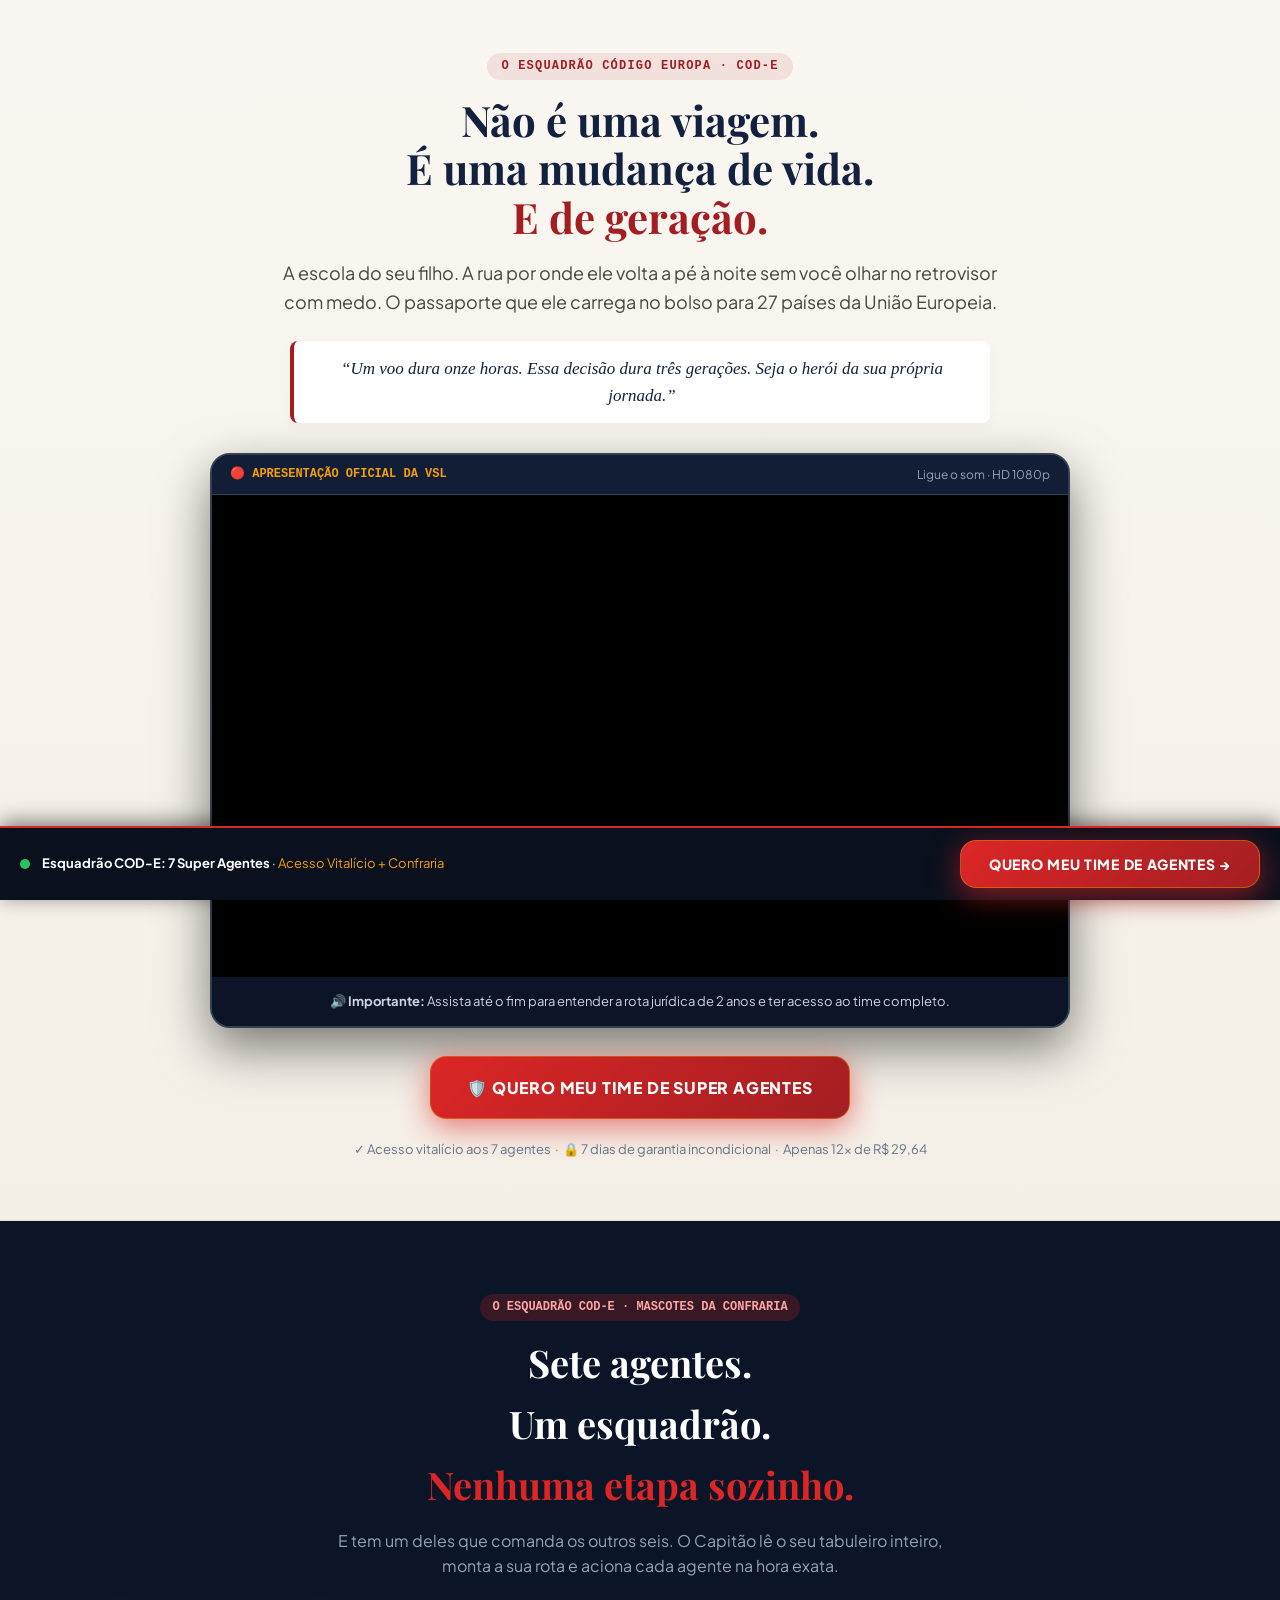
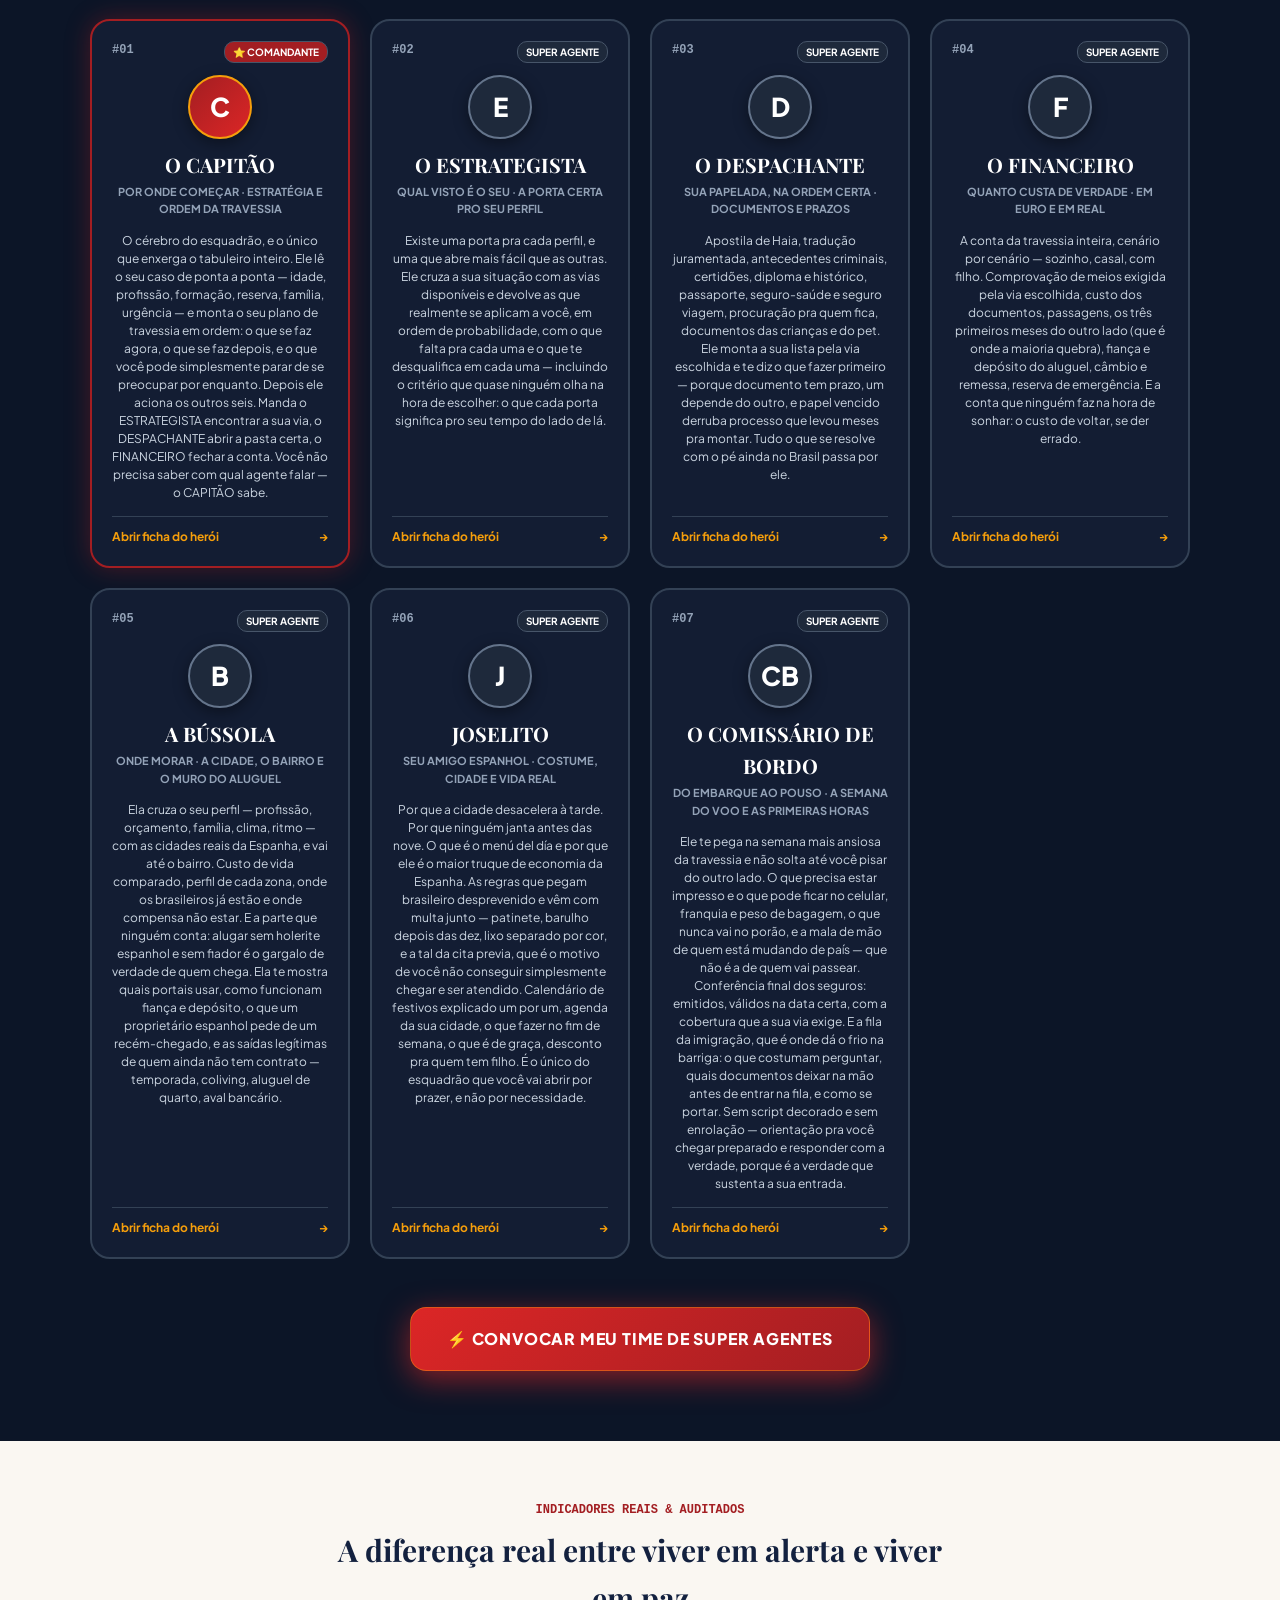
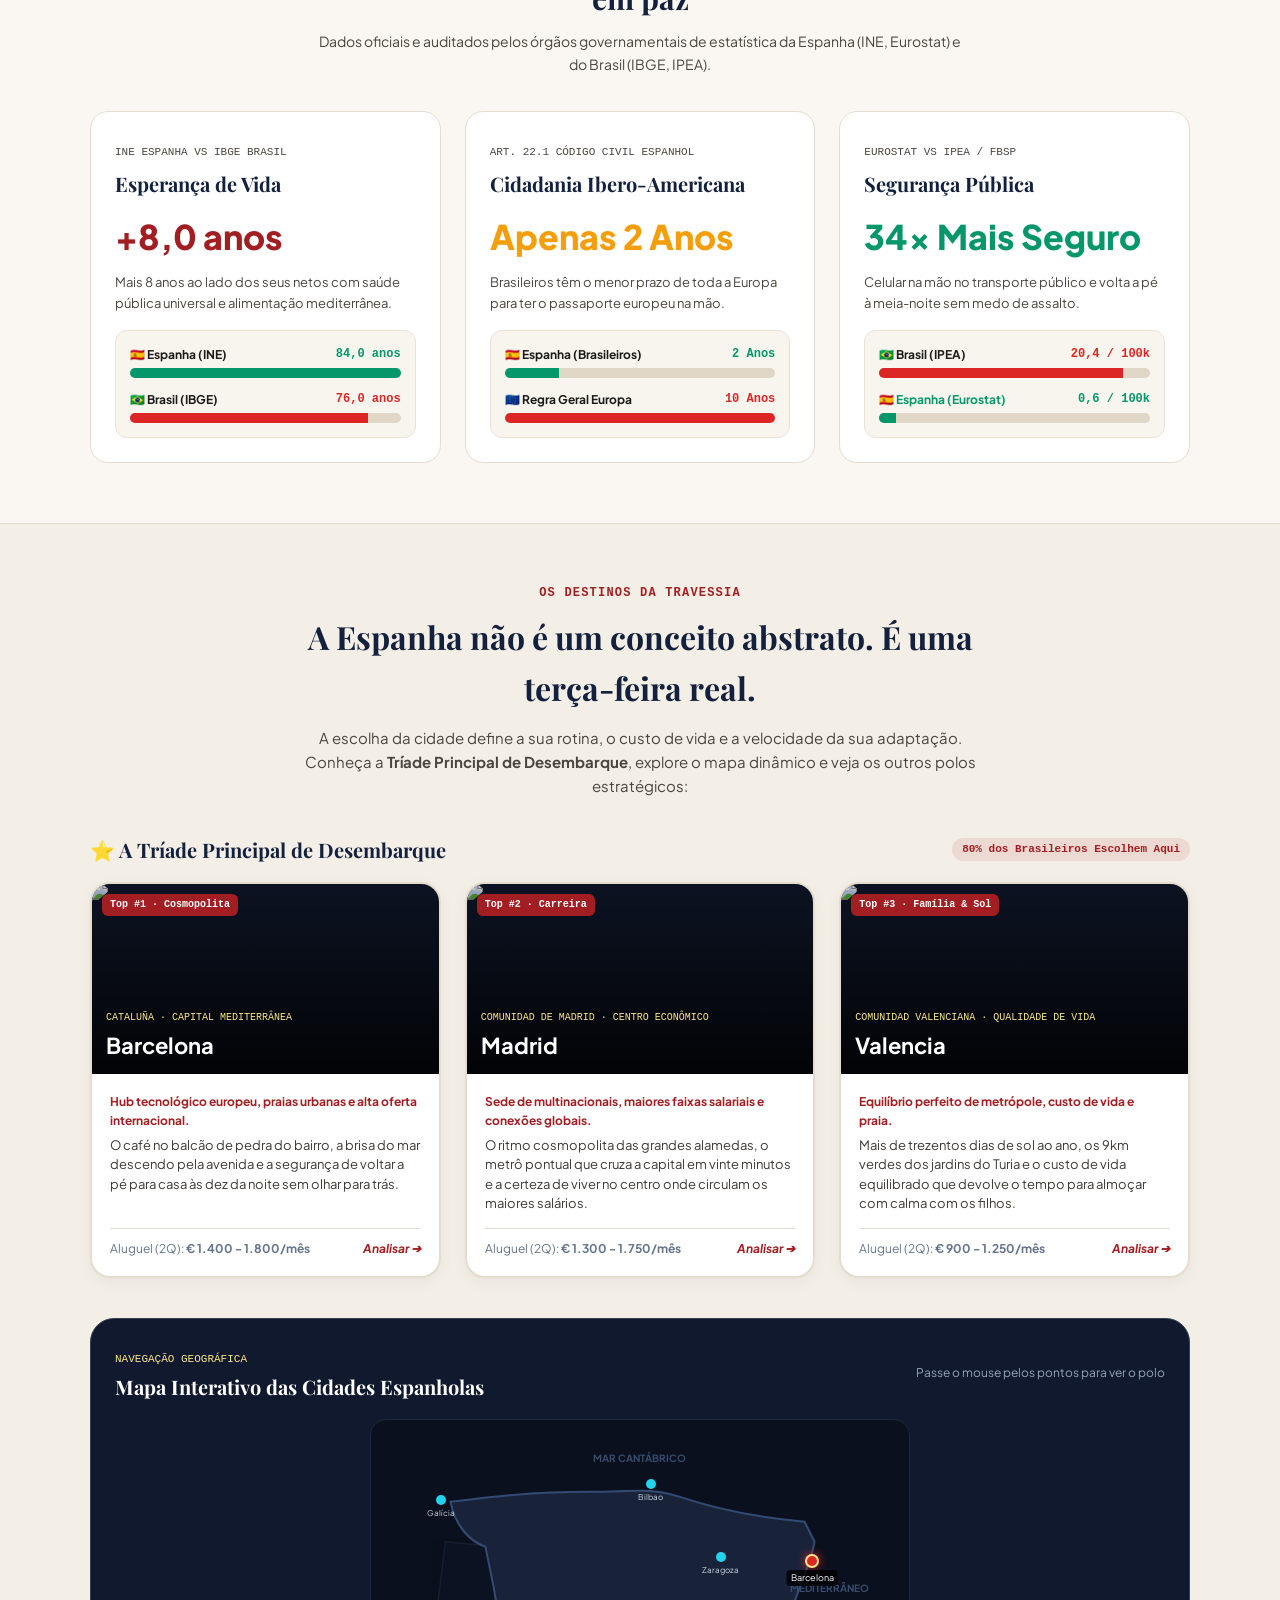
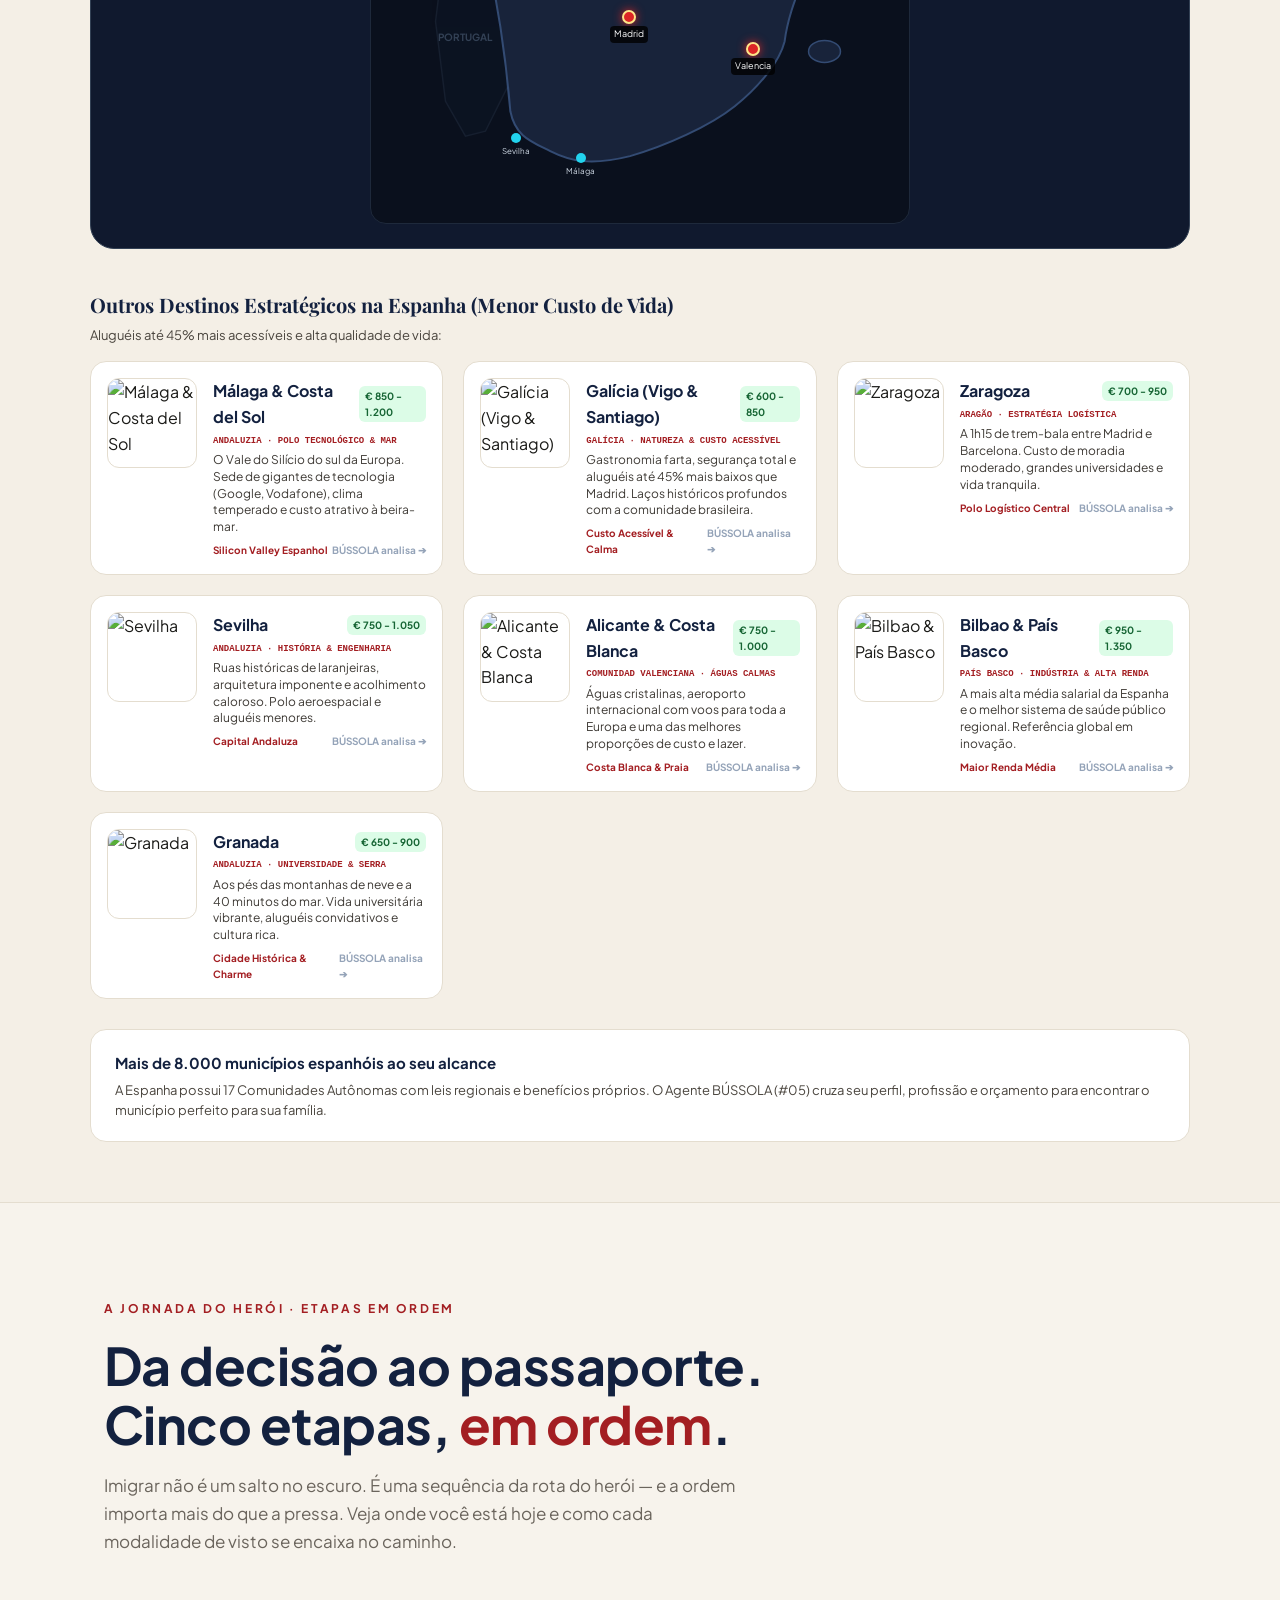
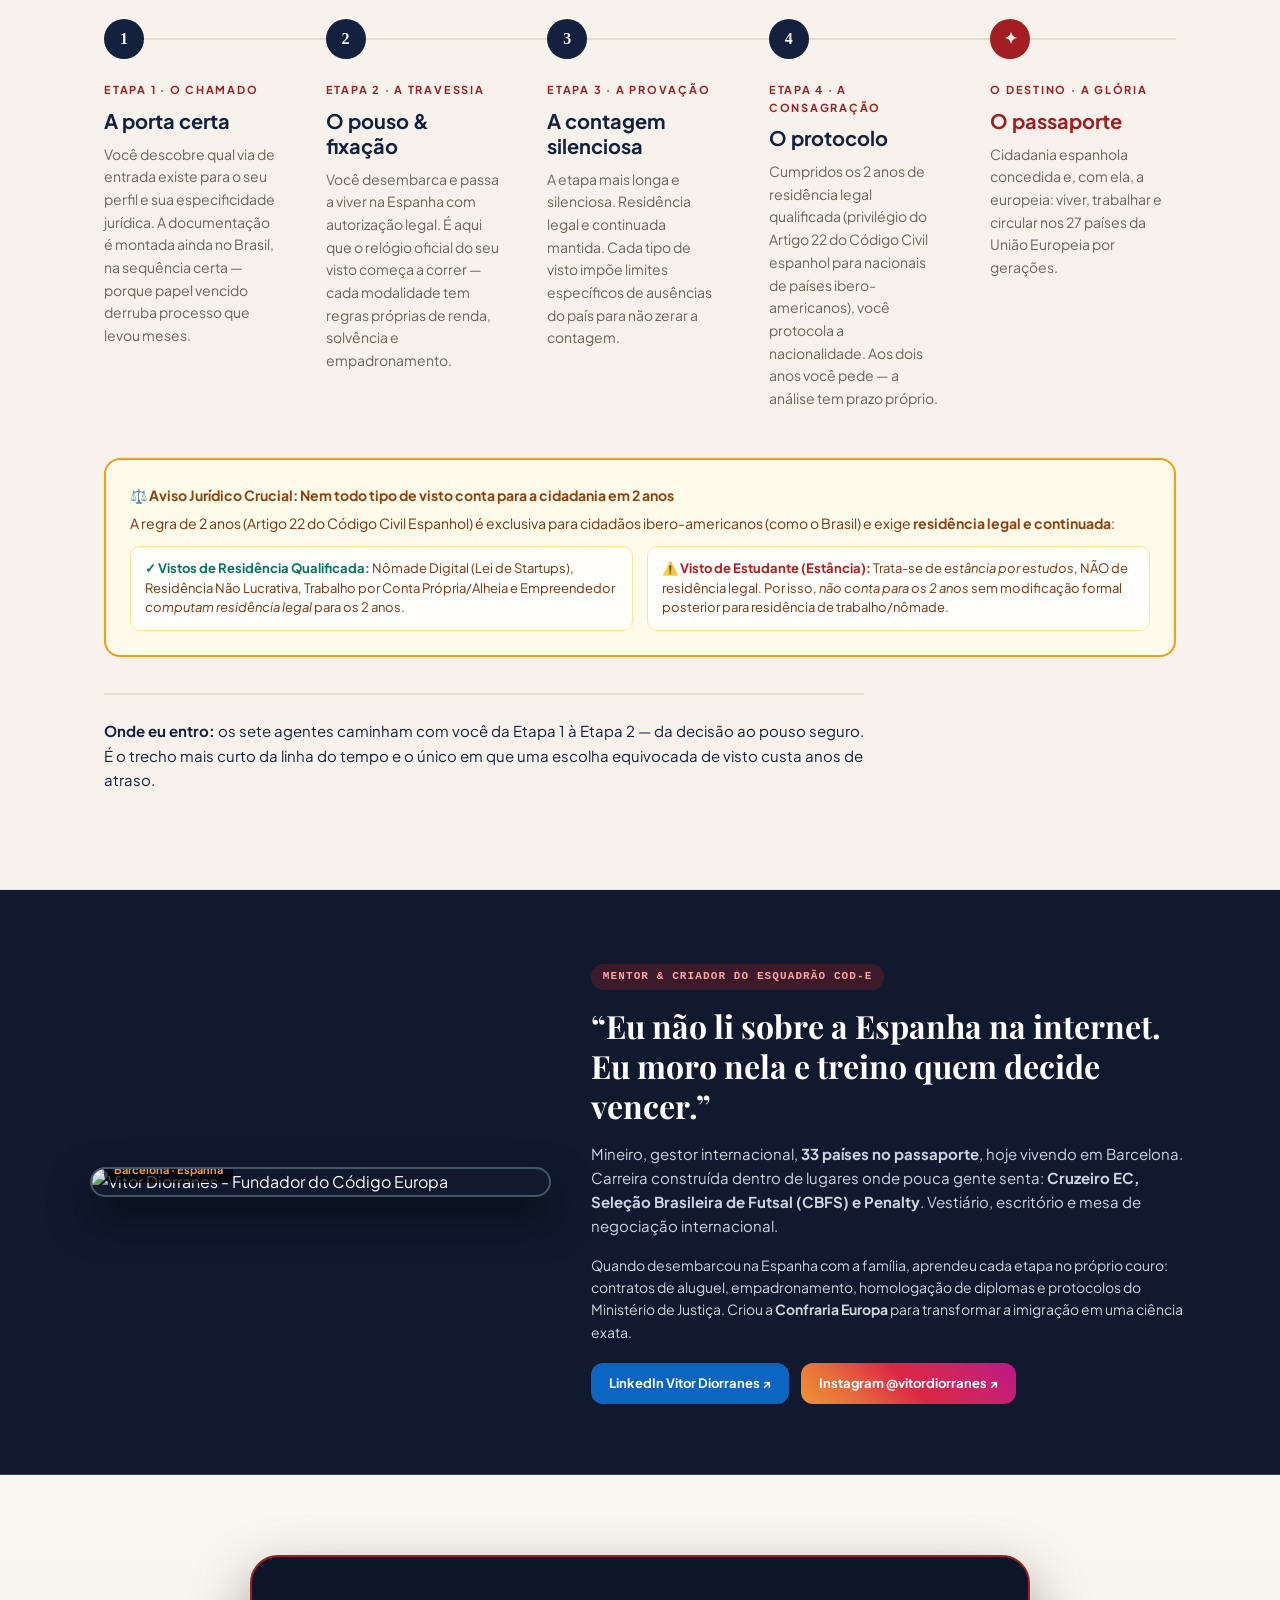
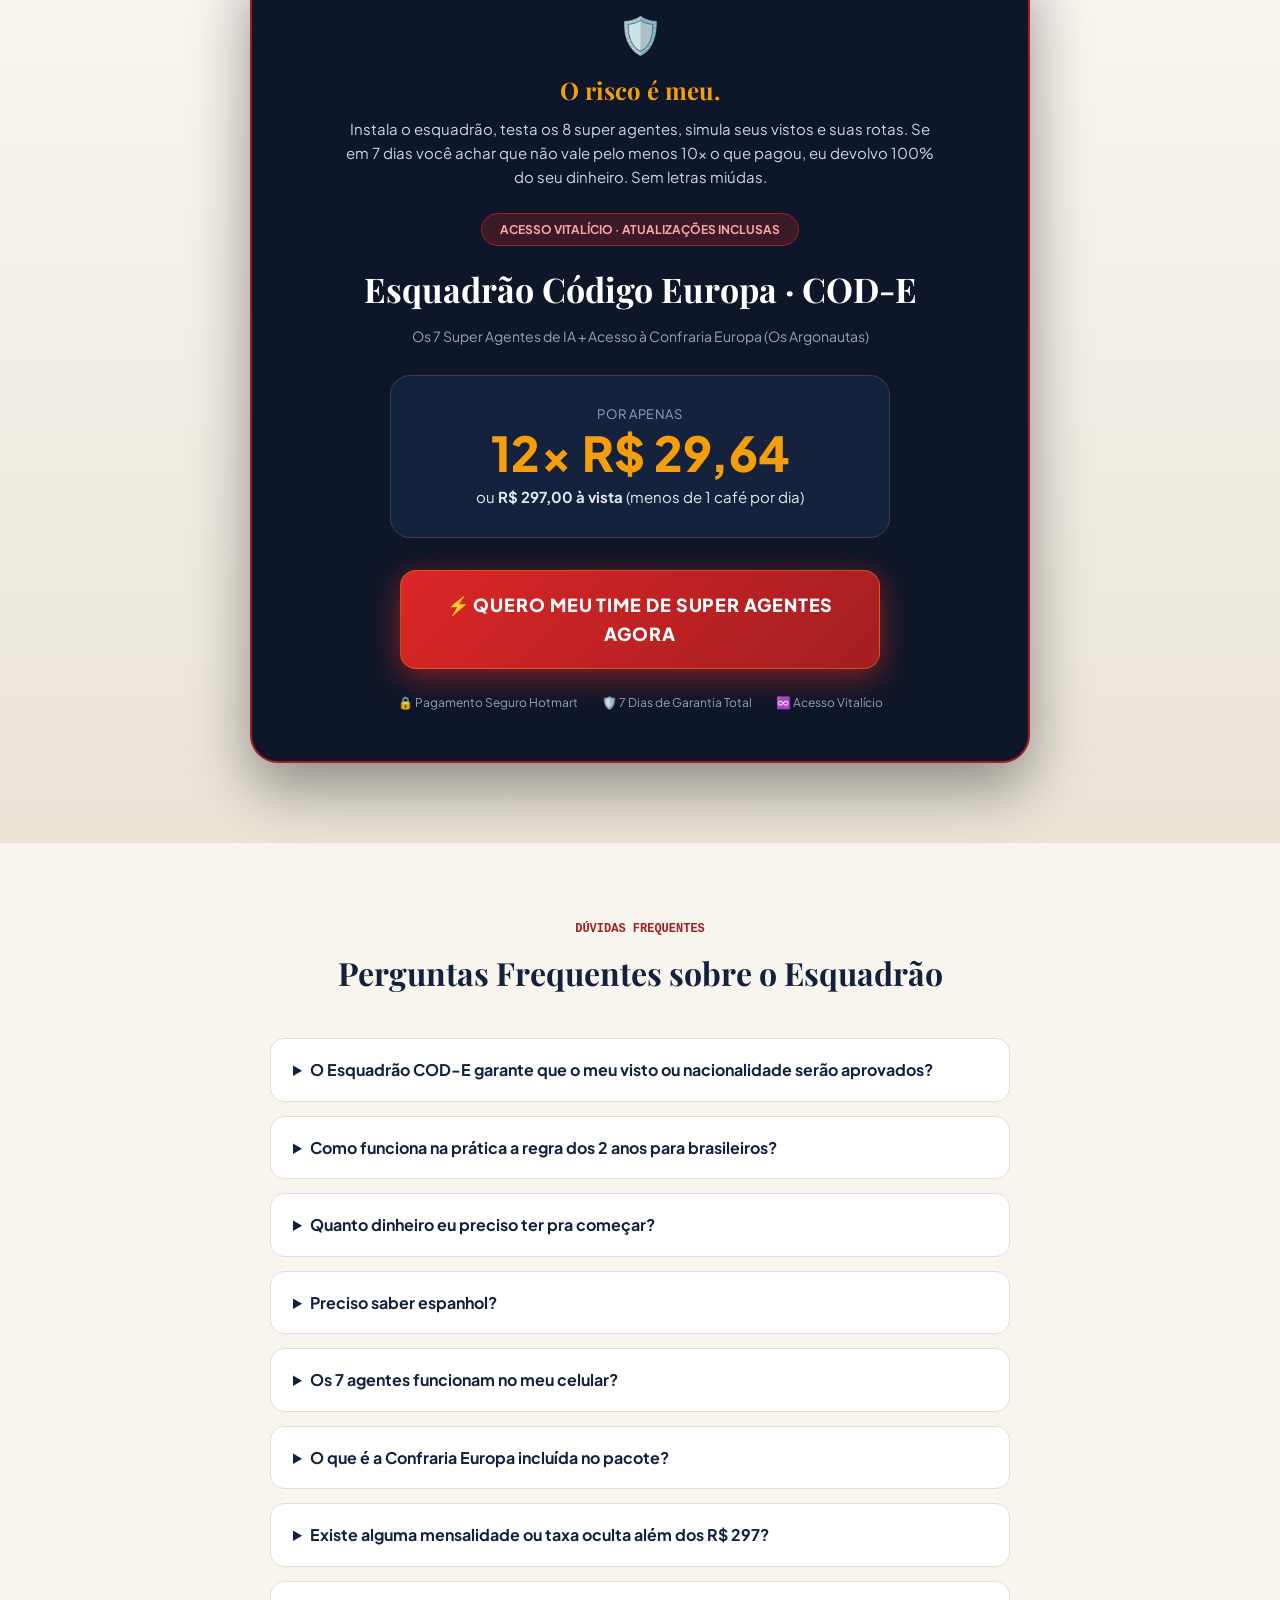
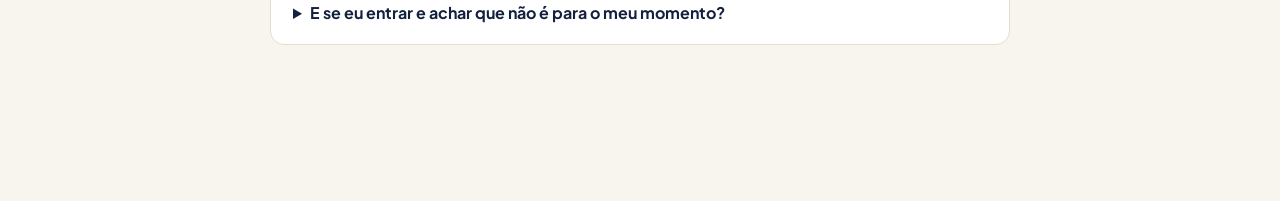
==== public/codigo-europa.html @ 210a0389 "feat: initialize Esquadrão COD-E application Set up the project structure, including React, Tailwind" ====
<!DOCTYPE html>
<html lang="pt-BR">
<head>
  <meta charset="UTF-8">
  <meta name="viewport" content="width=device-width, initial-scale=1.0">
  <title>Código Europa · COD-E | A Máquina de Vendas do Esquadrão</title>
  <meta name="description" content="O time de 7 Super Agentes de IA que planeja, valida e executa sua travessia legal para a Espanha em 24 meses.">
  <link rel="preconnect" href="https://fonts.googleapis.com">
  <link rel="preconnect" href="https://fonts.gstatic.com" crossorigin>
  <link href="https://fonts.googleapis.com/css2?family=Cinzel:wght@700;800;900&family=Playfair+Display:ital,wght@0,600;0,700;0,800;1,400;1,600&family=Plus+Jakarta+Sans:wght@400;500;600;700;800&family=Space+Grotesk:wght@600;700&display=swap" rel="stylesheet">
  <style>
    :root {
      --navy: #13213F;
      --navy-deep: #0C1527;
      --red: #A31E22;
      --red-bright: #DC2626;
      --cream: #F8F5EF;
      --cream-card: #FAF7F2;
      --gold: #D4AF37;
      --amber: #F59E0B;
      --gray: #4A453E;
      --line: #E4DDCF;
    }

    * { box-sizing: border-box; margin: 0; padding: 0; }

    body {
      font-family: 'Plus Jakarta Sans', -apple-system, BlinkMacSystemFont, sans-serif;
      background-color: var(--cream);
      color: #1B1B18;
      line-height: 1.6;
      -webkit-font-smoothing: antialiased;
      padding-bottom: 90px;
    }

    h1, h2, h3, .font-serif {
      font-family: 'Playfair Display', Georgia, serif;
    }

    .container {
      max-width: 1140px;
      margin: 0 auto;
      padding: 0 20px;
    }

    .text-center { text-align: center; }

    /* Botão CTA Oficial */
    .btn-cta {
      display: inline-flex;
      align-items: center;
      justify-content: center;
      gap: 10px;
      background: linear-gradient(135deg, var(--red-bright), var(--red));
      color: #FFFFFF !important;
      text-decoration: none;
      font-weight: 800;
      font-size: 16px;
      letter-spacing: 0.05em;
      text-transform: uppercase;
      padding: 18px 36px;
      border-radius: 16px;
      border: 1px solid rgba(245, 158, 11, 0.4);
      box-shadow: 0 8px 30px rgba(220, 38, 38, 0.6);
      cursor: pointer;
      transition: all 0.25s ease;
    }

    .btn-cta:hover {
      transform: translateY(-2px) scale(1.02);
      box-shadow: 0 12px 40px rgba(220, 38, 38, 0.85);
      background: linear-gradient(135deg, #EF4444, #DC2626);
    }

    /* Grids */
    .grid-2 {
      display: grid;
      grid-template-columns: repeat(auto-fit, minmax(320px, 1fr));
      gap: 20px;
    }

    .grid-3 {
      display: grid;
      grid-template-columns: repeat(auto-fit, minmax(280px, 1fr));
      gap: 24px;
    }

    .grid-4 {
      display: grid;
      grid-template-columns: repeat(auto-fit, minmax(240px, 1fr));
      gap: 20px;
    }

    /* City Row Card with Small Photo */
    .city-card-small {
      background: #FFFFFF;
      border: 1px solid var(--line);
      border-radius: 16px;
      padding: 16px;
      display: flex;
      gap: 16px;
      align-items: flex-start;
      transition: transform 0.25s, box-shadow 0.25s;
    }

    .city-card-small:hover {
      transform: translateY(-3px);
      box-shadow: 0 10px 25px rgba(0,0,0,0.06);
      border-color: rgba(163, 30, 34, 0.4);
    }

    .city-thumb {
      width: 90px;
      height: 90px;
      border-radius: 12px;
      object-fit: cover;
      flex-shrink: 0;
      border: 1px solid var(--line);
    }

    .agent-card {
      background: #131D33;
      border: 2px solid #334155;
      border-radius: 20px;
      padding: 20px;
      color: #FFFFFF;
      cursor: pointer;
      display: flex;
      flex-direction: column;
      justify-content: space-between;
      transition: transform 0.25s, border-color 0.25s, box-shadow 0.25s;
    }

    .agent-card:hover {
      transform: translateY(-4px);
      border-color: var(--amber);
      box-shadow: 0 10px 30px rgba(0,0,0,0.5);
    }

    .agent-card.featured {
      border-color: var(--red);
      box-shadow: 0 0 25px rgba(163, 30, 34, 0.4);
    }

    /* Modal */
    .modal-overlay {
      display: none;
      position: fixed;
      top: 0; left: 0; right: 0; bottom: 0;
      background: rgba(0, 0, 0, 0.85);
      backdrop-filter: blur(4px);
      z-index: 1000;
      align-items: center;
      justify-content: center;
      padding: 20px;
    }

    .modal-content {
      background: #121A2D;
      border: 2px solid #475569;
      border-radius: 24px;
      max-width: 520px;
      width: 100%;
      padding: 28px;
      color: #FFFFFF;
      position: relative;
    }

    .sticky-bar {
      position: fixed;
      bottom: 0;
      left: 0;
      right: 0;
      background: #0A101D;
      border-top: 2px solid var(--red-bright);
      padding: 12px 20px;
      z-index: 500;
      display: flex;
      justify-content: space-between;
      align-items: center;
      box-shadow: 0 -4px 20px rgba(0,0,0,0.5);
    }

    /* Responsive */
    @media (max-width: 768px) {
      .hero-grid { grid-template-columns: 1fr !important; }
      .sticky-bar { flex-direction: column; gap: 8px; text-align: center; }
      .btn-cta { width: 100%; font-size: 15px; padding: 15px 20px; }
      .city-card-small { flex-direction: column; }
      .city-thumb { width: 100%; height: 140px; }
    }
  </style>
</head>
<body>

  <!-- HERO SECTION -->
  <header style="padding: 50px 0 60px; background: linear-gradient(180deg, #FAF7F2 0%, #F4EFE6 100%); border-bottom: 1px solid var(--line);">
    <div class="container text-center" style="max-width: 900px; margin: 0 auto;">
      <span style="display: inline-block; font-family: monospace; font-size: 12px; font-weight: bold; text-transform: uppercase; letter-spacing: 0.1em; color: var(--red); background: rgba(163,30,34,0.1); padding: 4px 14px; border-radius: 20px; margin-bottom: 16px;">
        O Esquadrão Código Europa · COD-E
      </span>
      <h1 style="font-size: 42px; line-height: 1.15; color: var(--navy); margin-bottom: 18px;">
        Não é uma viagem.<br>
        É uma mudança de vida.<br>
        <span style="color: var(--red);">E de geração.</span>
      </h1>
      <p style="font-size: 18px; color: var(--gray); margin-bottom: 24px; line-height: 1.6; max-width: 750px; margin-left: auto; margin-right: auto;">
        A escola do seu filho. A rua por onde ele volta a pé à noite sem você olhar no retrovisor com medo. O passaporte que ele carrega no bolso para 27 países da União Europeia.
      </p>

      <div style="background: #FFFFFF; border-left: 4px solid var(--red); padding: 14px 20px; border-radius: 8px; margin: 0 auto 30px; max-width: 700px; box-shadow: 0 4px 12px rgba(0,0,0,0.03);">
        <p style="font-family: Georgia, serif; font-size: 17px; color: var(--navy); font-style: italic;">
          &ldquo;Um voo dura onze horas. Essa decisão dura três gerações. Seja o herói da sua própria jornada.&rdquo;
        </p>
      </div>

      <!-- ======================================================== -->
      <!-- ESPAÇO VSL: COLE SEU VÍDEO AQUI (YOUTUBE, VIMEO OU <video>) -->
      <!-- ======================================================== -->
      <div id="vsl-player-container" style="max-width: 860px; margin: 30px auto 28px; background: #080E1C; border: 2px solid #334155; border-radius: 20px; overflow: hidden; box-shadow: 0 20px 50px rgba(0,0,0,0.5);">
        <!-- BARRA SUPERIOR DA VSL -->
        <div style="background: #121D36; padding: 10px 18px; display: flex; justify-content: space-between; align-items: center; color: #FFF; font-size: 12px; border-bottom: 1px solid #334155;">
          <span style="color: #F59E0B; font-family: monospace; font-weight: bold;">🔴 APRESENTAÇÃO OFICIAL DA VSL</span>
          <span style="color: #94A3B8;">Ligue o som · HD 1080p</span>
        </div>

        <!-- CONTAINER DO VÍDEO (16:9 RESPONSIVO) -->
        <div style="position: relative; padding-bottom: 56.25%; height: 0; overflow: hidden; background: #000;">
          <!-- COLOQUE AQUI O SEU CÓDIGO EMBED DO YOUTUBE/VIMEO/PANDAVIDEO OU UMA TAG <video>: -->
          <iframe id="vsl-iframe" src="https://www.youtube.com/embed/dQw4w9WgXcQ?controls=1&rel=0" style="position: absolute; top:0; left:0; width:100%; height:100%; border:0;" title="Apresentação do Esquadrão Código Europa" allow="accelerometer; autoplay; clipboard-write; encrypted-media; gyroscope; picture-in-picture" allowfullscreen></iframe>
        </div>

        <div style="background: #0C1527; padding: 14px 20px; text-align: center; color: #CBD5E1; font-size: 13px;">
          🔊 <strong>Importante:</strong> Assista até o fim para entender a rota jurídica de 2 anos e ter acesso ao time completo.
        </div>
      </div>

      <div>
        <a href="https://pay.hotmart.com/COLE-SEU-LINK-AQUI" target="_blank" class="btn-cta" style="margin-bottom: 12px;">
          🛡️ QUERO MEU TIME DE SUPER AGENTES
        </a>
        <div style="font-size: 13px; color: #64748B; margin-top: 8px;">
          ✓ Acesso vitalício aos 7 agentes &nbsp;·&nbsp; 🔒 7 dias de garantia incondicional &nbsp;·&nbsp; Apenas 12x de R$ 29,64
        </div>
      </div>
    </div>
  </header>

  <!-- O TIME DE SUPER-HERÓIS (ESQUADRÃO COD-E) -->
  <section style="padding: 70px 0; background: var(--navy-deep); color: #FFFFFF;" id="esquadrao">
    <div class="container">
      <div class="text-center" style="max-width: 650px; margin: 0 auto 40px;">
        <span style="font-family: monospace; font-size: 12px; font-weight: bold; text-transform: uppercase; color: #FCA5A5; background: rgba(163,30,34,0.3); padding: 4px 12px; border-radius: 20px; display: inline-block; margin-bottom: 12px;">
          O Esquadrão COD-E · Mascotes da Confraria
        </span>
        <h2 style="font-size: 38px; color: #FFFFFF; margin-bottom: 12px;">
          Sete agentes.<br>Um esquadrão.<br><span style="color: var(--red-bright);">Nenhuma etapa sozinho.</span>
        </h2>
        <p style="font-size: 16px; color: #94A3B8;">
          E tem um deles que comanda os outros seis. O Capitão lê o seu tabuleiro inteiro, monta a sua rota e aciona cada agente na hora exata.
        </p>
      </div>

      <div class="grid-4">
        
          <div class="agent-card featured" onclick="openAgentModal('capitao')">
            <div>
              <div style="display: flex; justify-content: space-between; margin-bottom: 12px;">
                <span style="font-family: monospace; font-size: 12px; font-weight: bold; color: #94A3B8;">#01</span>
                <span style="font-size: 10px; background: var(--red); color: #FFF; padding: 2px 8px; border-radius: 10px; font-weight: bold; text-transform: uppercase; border: 1px solid #475569;">
                  ⭐ Comandante
                </span>
              </div>
              <div style="text-align: center; margin-bottom: 14px;">
                <div style="width: 64px; height: 64px; border-radius: 50%; background: linear-gradient(135deg, #A31E22, #DC2626); border: 2px solid #F59E0B; margin: 0 auto 10px; display: flex; align-items: center; justify-content: center; font-size: 26px; font-weight: 900; color: #FFF; box-shadow: 0 4px 15px rgba(0,0,0,0.4);">
                  C
                </div>
                <h3 style="font-size: 20px; font-weight: bold; color: #FFFFFF;">O CAPITÃO</h3>
                <span style="font-size: 11px; text-transform: uppercase; color: #94A3B8; font-weight: bold; display: block; margin-top: 2px;">Por onde começar · estratégia e ordem da travessia</span>
              </div>
              <p style="font-size: 12px; color: #CBD5E1; line-height: 1.5; margin-bottom: 14px; text-align: center;">
                O cérebro do esquadrão, e o único que enxerga o tabuleiro inteiro. Ele lê o seu caso de ponta a ponta — idade, profissão, formação, reserva, família, urgência — e monta o seu plano de travessia em ordem: o que se faz agora, o que se faz depois, e o que você pode simplesmente parar de se preocupar por enquanto. Depois ele aciona os outros seis. Manda o ESTRATEGISTA encontrar a sua via, o DESPACHANTE abrir a pasta certa, o FINANCEIRO fechar a conta. Você não precisa saber com qual agente falar — o CAPITÃO sabe.
              </p>
            </div>
            <div style="border-top: 1px solid #334155; padding-top: 10px; display: flex; justify-content: space-between; align-items: center; font-size: 12px; color: var(--amber); font-weight: bold;">
              <span>Abrir ficha do herói</span>
              <span>→</span>
            </div>
          </div>
        
          <div class="agent-card " onclick="openAgentModal('estrategista')">
            <div>
              <div style="display: flex; justify-content: space-between; margin-bottom: 12px;">
                <span style="font-family: monospace; font-size: 12px; font-weight: bold; color: #94A3B8;">#02</span>
                <span style="font-size: 10px; background: #1E293B; color: #FFF; padding: 2px 8px; border-radius: 10px; font-weight: bold; text-transform: uppercase; border: 1px solid #475569;">
                  Super Agente
                </span>
              </div>
              <div style="text-align: center; margin-bottom: 14px;">
                <div style="width: 64px; height: 64px; border-radius: 50%; background: #1E293B; border: 2px solid #64748B; margin: 0 auto 10px; display: flex; align-items: center; justify-content: center; font-size: 26px; font-weight: 900; color: #FFF; box-shadow: 0 4px 15px rgba(0,0,0,0.4);">
                  E
                </div>
                <h3 style="font-size: 20px; font-weight: bold; color: #FFFFFF;">O ESTRATEGISTA</h3>
                <span style="font-size: 11px; text-transform: uppercase; color: #94A3B8; font-weight: bold; display: block; margin-top: 2px;">Qual visto é o seu · a porta certa pro seu perfil</span>
              </div>
              <p style="font-size: 12px; color: #CBD5E1; line-height: 1.5; margin-bottom: 14px; text-align: center;">
                Existe uma porta pra cada perfil, e uma que abre mais fácil que as outras. Ele cruza a sua situação com as vias disponíveis e devolve as que realmente se aplicam a você, em ordem de probabilidade, com o que falta pra cada uma e o que te desqualifica em cada uma — incluindo o critério que quase ninguém olha na hora de escolher: o que cada porta significa pro seu tempo do lado de lá.
              </p>
            </div>
            <div style="border-top: 1px solid #334155; padding-top: 10px; display: flex; justify-content: space-between; align-items: center; font-size: 12px; color: var(--amber); font-weight: bold;">
              <span>Abrir ficha do herói</span>
              <span>→</span>
            </div>
          </div>
        
          <div class="agent-card " onclick="openAgentModal('despachante')">
            <div>
              <div style="display: flex; justify-content: space-between; margin-bottom: 12px;">
                <span style="font-family: monospace; font-size: 12px; font-weight: bold; color: #94A3B8;">#03</span>
                <span style="font-size: 10px; background: #1E293B; color: #FFF; padding: 2px 8px; border-radius: 10px; font-weight: bold; text-transform: uppercase; border: 1px solid #475569;">
                  Super Agente
                </span>
              </div>
              <div style="text-align: center; margin-bottom: 14px;">
                <div style="width: 64px; height: 64px; border-radius: 50%; background: #1E293B; border: 2px solid #64748B; margin: 0 auto 10px; display: flex; align-items: center; justify-content: center; font-size: 26px; font-weight: 900; color: #FFF; box-shadow: 0 4px 15px rgba(0,0,0,0.4);">
                  D
                </div>
                <h3 style="font-size: 20px; font-weight: bold; color: #FFFFFF;">O DESPACHANTE</h3>
                <span style="font-size: 11px; text-transform: uppercase; color: #94A3B8; font-weight: bold; display: block; margin-top: 2px;">Sua papelada, na ordem certa · documentos e prazos</span>
              </div>
              <p style="font-size: 12px; color: #CBD5E1; line-height: 1.5; margin-bottom: 14px; text-align: center;">
                Apostila de Haia, tradução juramentada, antecedentes criminais, certidões, diploma e histórico, passaporte, seguro-saúde e seguro viagem, procuração pra quem fica, documentos das crianças e do pet. Ele monta a sua lista pela via escolhida e te diz o que fazer primeiro — porque documento tem prazo, um depende do outro, e papel vencido derruba processo que levou meses pra montar. Tudo o que se resolve com o pé ainda no Brasil passa por ele.
              </p>
            </div>
            <div style="border-top: 1px solid #334155; padding-top: 10px; display: flex; justify-content: space-between; align-items: center; font-size: 12px; color: var(--amber); font-weight: bold;">
              <span>Abrir ficha do herói</span>
              <span>→</span>
            </div>
          </div>
        
          <div class="agent-card " onclick="openAgentModal('financeiro')">
            <div>
              <div style="display: flex; justify-content: space-between; margin-bottom: 12px;">
                <span style="font-family: monospace; font-size: 12px; font-weight: bold; color: #94A3B8;">#04</span>
                <span style="font-size: 10px; background: #1E293B; color: #FFF; padding: 2px 8px; border-radius: 10px; font-weight: bold; text-transform: uppercase; border: 1px solid #475569;">
                  Super Agente
                </span>
              </div>
              <div style="text-align: center; margin-bottom: 14px;">
                <div style="width: 64px; height: 64px; border-radius: 50%; background: #1E293B; border: 2px solid #64748B; margin: 0 auto 10px; display: flex; align-items: center; justify-content: center; font-size: 26px; font-weight: 900; color: #FFF; box-shadow: 0 4px 15px rgba(0,0,0,0.4);">
                  F
                </div>
                <h3 style="font-size: 20px; font-weight: bold; color: #FFFFFF;">O FINANCEIRO</h3>
                <span style="font-size: 11px; text-transform: uppercase; color: #94A3B8; font-weight: bold; display: block; margin-top: 2px;">Quanto custa de verdade · em euro e em real</span>
              </div>
              <p style="font-size: 12px; color: #CBD5E1; line-height: 1.5; margin-bottom: 14px; text-align: center;">
                A conta da travessia inteira, cenário por cenário — sozinho, casal, com filho. Comprovação de meios exigida pela via escolhida, custo dos documentos, passagens, os três primeiros meses do outro lado (que é onde a maioria quebra), fiança e depósito do aluguel, câmbio e remessa, reserva de emergência. E a conta que ninguém faz na hora de sonhar: o custo de voltar, se der errado.
              </p>
            </div>
            <div style="border-top: 1px solid #334155; padding-top: 10px; display: flex; justify-content: space-between; align-items: center; font-size: 12px; color: var(--amber); font-weight: bold;">
              <span>Abrir ficha do herói</span>
              <span>→</span>
            </div>
          </div>
        
          <div class="agent-card " onclick="openAgentModal('bussola')">
            <div>
              <div style="display: flex; justify-content: space-between; margin-bottom: 12px;">
                <span style="font-family: monospace; font-size: 12px; font-weight: bold; color: #94A3B8;">#05</span>
                <span style="font-size: 10px; background: #1E293B; color: #FFF; padding: 2px 8px; border-radius: 10px; font-weight: bold; text-transform: uppercase; border: 1px solid #475569;">
                  Super Agente
                </span>
              </div>
              <div style="text-align: center; margin-bottom: 14px;">
                <div style="width: 64px; height: 64px; border-radius: 50%; background: #1E293B; border: 2px solid #64748B; margin: 0 auto 10px; display: flex; align-items: center; justify-content: center; font-size: 26px; font-weight: 900; color: #FFF; box-shadow: 0 4px 15px rgba(0,0,0,0.4);">
                  B
                </div>
                <h3 style="font-size: 20px; font-weight: bold; color: #FFFFFF;">A BÚSSOLA</h3>
                <span style="font-size: 11px; text-transform: uppercase; color: #94A3B8; font-weight: bold; display: block; margin-top: 2px;">Onde morar · a cidade, o bairro e o muro do aluguel</span>
              </div>
              <p style="font-size: 12px; color: #CBD5E1; line-height: 1.5; margin-bottom: 14px; text-align: center;">
                Ela cruza o seu perfil — profissão, orçamento, família, clima, ritmo — com as cidades reais da Espanha, e vai até o bairro. Custo de vida comparado, perfil de cada zona, onde os brasileiros já estão e onde compensa não estar. E a parte que ninguém conta: alugar sem holerite espanhol e sem fiador é o gargalo de verdade de quem chega. Ela te mostra quais portais usar, como funcionam fiança e depósito, o que um proprietário espanhol pede de um recém-chegado, e as saídas legítimas de quem ainda não tem contrato — temporada, coliving, aluguel de quarto, aval bancário.
              </p>
            </div>
            <div style="border-top: 1px solid #334155; padding-top: 10px; display: flex; justify-content: space-between; align-items: center; font-size: 12px; color: var(--amber); font-weight: bold;">
              <span>Abrir ficha do herói</span>
              <span>→</span>
            </div>
          </div>
        
          <div class="agent-card " onclick="openAgentModal('joselito')">
            <div>
              <div style="display: flex; justify-content: space-between; margin-bottom: 12px;">
                <span style="font-family: monospace; font-size: 12px; font-weight: bold; color: #94A3B8;">#06</span>
                <span style="font-size: 10px; background: #1E293B; color: #FFF; padding: 2px 8px; border-radius: 10px; font-weight: bold; text-transform: uppercase; border: 1px solid #475569;">
                  Super Agente
                </span>
              </div>
              <div style="text-align: center; margin-bottom: 14px;">
                <div style="width: 64px; height: 64px; border-radius: 50%; background: #1E293B; border: 2px solid #64748B; margin: 0 auto 10px; display: flex; align-items: center; justify-content: center; font-size: 26px; font-weight: 900; color: #FFF; box-shadow: 0 4px 15px rgba(0,0,0,0.4);">
                  J
                </div>
                <h3 style="font-size: 20px; font-weight: bold; color: #FFFFFF;">JOSELITO</h3>
                <span style="font-size: 11px; text-transform: uppercase; color: #94A3B8; font-weight: bold; display: block; margin-top: 2px;">Seu amigo espanhol · costume, cidade e vida real</span>
              </div>
              <p style="font-size: 12px; color: #CBD5E1; line-height: 1.5; margin-bottom: 14px; text-align: center;">
                Por que a cidade desacelera à tarde. Por que ninguém janta antes das nove. O que é o menú del día e por que ele é o maior truque de economia da Espanha. As regras que pegam brasileiro desprevenido e vêm com multa junto — patinete, barulho depois das dez, lixo separado por cor, e a tal da cita previa, que é o motivo de você não conseguir simplesmente chegar e ser atendido. Calendário de festivos explicado um por um, agenda da sua cidade, o que fazer no fim de semana, o que é de graça, desconto pra quem tem filho. É o único do esquadrão que você vai abrir por prazer, e não por necessidade.
              </p>
            </div>
            <div style="border-top: 1px solid #334155; padding-top: 10px; display: flex; justify-content: space-between; align-items: center; font-size: 12px; color: var(--amber); font-weight: bold;">
              <span>Abrir ficha do herói</span>
              <span>→</span>
            </div>
          </div>
        
          <div class="agent-card " onclick="openAgentModal('comissario')">
            <div>
              <div style="display: flex; justify-content: space-between; margin-bottom: 12px;">
                <span style="font-family: monospace; font-size: 12px; font-weight: bold; color: #94A3B8;">#07</span>
                <span style="font-size: 10px; background: #1E293B; color: #FFF; padding: 2px 8px; border-radius: 10px; font-weight: bold; text-transform: uppercase; border: 1px solid #475569;">
                  Super Agente
                </span>
              </div>
              <div style="text-align: center; margin-bottom: 14px;">
                <div style="width: 64px; height: 64px; border-radius: 50%; background: #1E293B; border: 2px solid #64748B; margin: 0 auto 10px; display: flex; align-items: center; justify-content: center; font-size: 26px; font-weight: 900; color: #FFF; box-shadow: 0 4px 15px rgba(0,0,0,0.4);">
                  CB
                </div>
                <h3 style="font-size: 20px; font-weight: bold; color: #FFFFFF;">O COMISSÁRIO DE BORDO</h3>
                <span style="font-size: 11px; text-transform: uppercase; color: #94A3B8; font-weight: bold; display: block; margin-top: 2px;">Do embarque ao pouso · a semana do voo e as primeiras horas</span>
              </div>
              <p style="font-size: 12px; color: #CBD5E1; line-height: 1.5; margin-bottom: 14px; text-align: center;">
                Ele te pega na semana mais ansiosa da travessia e não solta até você pisar do outro lado. O que precisa estar impresso e o que pode ficar no celular, franquia e peso de bagagem, o que nunca vai no porão, e a mala de mão de quem está mudando de país — que não é a de quem vai passear. Conferência final dos seguros: emitidos, válidos na data certa, com a cobertura que a sua via exige. E a fila da imigração, que é onde dá o frio na barriga: o que costumam perguntar, quais documentos deixar na mão antes de entrar na fila, e como se portar. Sem script decorado e sem enrolação — orientação pra você chegar preparado e responder com a verdade, porque é a verdade que sustenta a sua entrada.
              </p>
            </div>
            <div style="border-top: 1px solid #334155; padding-top: 10px; display: flex; justify-content: space-between; align-items: center; font-size: 12px; color: var(--amber); font-weight: bold;">
              <span>Abrir ficha do herói</span>
              <span>→</span>
            </div>
          </div>
        
      </div>

      <div class="text-center" style="margin-top: 48px;">
        <a href="https://pay.hotmart.com/COLE-SEU-LINK-AQUI" target="_blank" class="btn-cta">
          ⚡ CONVOCAR MEU TIME DE SUPER AGENTES
        </a>
      </div>
    </div>
  </section>

  <!-- GRÁFICOS E DADOS COMPARATIVOS: BRASIL 🇧🇷 vs ESPANHA 🇪🇸 -->
  <section style="padding: 60px 0; background: #FAF7F2; border-bottom: 1px solid var(--line);">
    <div class="container">
      <div class="text-center" style="max-width: 650px; margin: 0 auto 36px;">
        <span style="font-family: monospace; font-size: 12px; font-weight: bold; text-transform: uppercase; color: var(--red); display: block; margin-bottom: 6px;">
          INDICADORES REAIS & AUDITADOS
        </span>
        <h2 style="font-size: 30px; color: var(--navy);">
          A diferença real entre viver em alerta e viver em paz
        </h2>
        <p style="font-size: 14px; color: var(--gray); margin-top: 8px;">
          Dados oficiais e auditados pelos órgãos governamentais de estatística da Espanha (INE, Eurostat) e do Brasil (IBGE, IPEA).
        </p>
      </div>

      <div class="grid-3">
        <!-- Longevidade -->
        <div style="background: #FFFFFF; border: 1px solid var(--line); border-radius: 18px; padding: 24px;">
          <span style="font-size: 11px; font-family: monospace; color: var(--gray); text-transform: uppercase;">INE Espanha vs IBGE Brasil</span>
          <h3 style="font-size: 20px; color: var(--navy); margin: 6px 0 10px;">Esperança de Vida</h3>
          <div style="font-size: 34px; font-weight: 900; color: var(--red); margin-bottom: 8px;">+8,0 anos</div>
          <p style="font-size: 13px; color: var(--gray); margin-bottom: 16px;">
            Mais 8 anos ao lado dos seus netos com saúde pública universal e alimentação mediterrânea.
          </p>
          <div style="background: #F8F5EF; padding: 14px; border-radius: 12px; border: 1px solid #EAE3D6;">
            <div style="display:flex; justify-content:space-between; font-size:12px; margin-bottom:4px;">
              <span>🇪🇸 <strong>Espanha (INE)</strong></span><span style="color:#059669; font-family: monospace; font-weight:bold;">84,0 anos</span>
            </div>
            <div style="height: 10px; background: #E0D7C6; border-radius: 5px; overflow: hidden; margin-bottom: 12px;">
              <div style="width: 100%; height: 100%; background: #059669;"></div>
            </div>
            <div style="display:flex; justify-content:space-between; font-size:12px; margin-bottom:4px;">
              <span>🇧🇷 <strong>Brasil (IBGE)</strong></span><span style="color:#DC2626; font-family: monospace; font-weight:bold;">76,0 anos</span>
            </div>
            <div style="height: 10px; background: #E0D7C6; border-radius: 5px; overflow: hidden;">
              <div style="width: 88%; height: 100%; background: #DC2626;"></div>
            </div>
          </div>
        </div>

        <!-- Cidadania -->
        <div style="background: #FFFFFF; border: 1px solid var(--line); border-radius: 18px; padding: 24px;">
          <span style="font-size: 11px; font-family: monospace; color: var(--gray); text-transform: uppercase;">Art. 22.1 Código Civil Espanhol</span>
          <h3 style="font-size: 20px; color: var(--navy); margin: 6px 0 10px;">Cidadania Ibero-Americana</h3>
          <div style="font-size: 34px; font-weight: 900; color: var(--amber); margin-bottom: 8px;">Apenas 2 Anos</div>
          <p style="font-size: 13px; color: var(--gray); margin-bottom: 16px;">
            Brasileiros têm o menor prazo de toda a Europa para ter o passaporte europeu na mão.
          </p>
          <div style="background: #F8F5EF; padding: 14px; border-radius: 12px; border: 1px solid #EAE3D6;">
            <div style="display:flex; justify-content:space-between; font-size:12px; margin-bottom:4px;">
              <span>🇪🇸 <strong>Espanha (Brasileiros)</strong></span><span style="color:#059669; font-family: monospace; font-weight:bold;">2 Anos</span>
            </div>
            <div style="height: 10px; background: #E0D7C6; border-radius: 5px; overflow: hidden; margin-bottom: 12px;">
              <div style="width: 20%; height: 100%; background: #059669;"></div>
            </div>
            <div style="display:flex; justify-content:space-between; font-size:12px; margin-bottom:4px;">
              <span>🇪🇺 <strong>Regra Geral Europa</strong></span><span style="color:#DC2626; font-family: monospace; font-weight:bold;">10 Anos</span>
            </div>
            <div style="height: 10px; background: #E0D7C6; border-radius: 5px; overflow: hidden;">
              <div style="width: 100%; height: 100%; background: #DC2626;"></div>
            </div>
          </div>
        </div>

        <!-- Segurança -->
        <div style="background: #FFFFFF; border: 1px solid var(--line); border-radius: 18px; padding: 24px;">
          <span style="font-size: 11px; font-family: monospace; color: var(--gray); text-transform: uppercase;">Eurostat vs IPEA / FBSP</span>
          <h3 style="font-size: 20px; color: var(--navy); margin: 6px 0 10px;">Segurança Pública</h3>
          <div style="font-size: 34px; font-weight: 900; color: #059669; margin-bottom: 8px;">34x Mais Seguro</div>
          <p style="font-size: 13px; color: var(--gray); margin-bottom: 16px;">
            Celular na mão no transporte público e volta a pé à meia-noite sem medo de assalto.
          </p>
          <div style="background: #F8F5EF; padding: 14px; border-radius: 12px; border: 1px solid #EAE3D6;">
            <div style="display:flex; justify-content:space-between; font-size:12px; margin-bottom:4px;">
              <span>🇧🇷 <strong>Brasil (IPEA)</strong></span><span style="color:#DC2626; font-family: monospace; font-weight:bold;">20,4 / 100k</span>
            </div>
            <div style="height: 10px; background: #E0D7C6; border-radius: 5px; overflow: hidden; margin-bottom: 12px;">
              <div style="width: 90%; height: 100%; background: #DC2626;"></div>
            </div>
            <div style="display:flex; justify-content:space-between; font-size:12px; margin-bottom:4px;">
              <span style="color:#059669; font-weight:bold;">🇪🇸 Espanha (Eurostat)</span><span style="color:#059669; font-weight:bold; font-family: monospace;">0,6 / 100k</span>
            </div>
            <div style="height: 10px; background: #E0D7C6; border-radius: 5px; overflow: hidden;">
              <div style="width: 6%; height: 100%; background: #059669;"></div>
            </div>
          </div>
        </div>
      </div>
    </div>
  </section>

  <!-- DESTINOS DA TRAVESSIA: TRÍADE PRINCIPAL, MAPA DINÂMICO E OUTROS POLOS -->
  <section style="padding: 60px 0; background: #F4EFE6; border-bottom: 1px solid var(--line);" id="destinos">
    <div class="container">
      <div class="text-center" style="max-width: 700px; margin: 0 auto 36px;">
        <span style="font-family: monospace; font-size: 12px; font-weight: bold; text-transform: uppercase; letter-spacing: 0.1em; color: var(--red); display: block; margin-bottom: 8px;">
          OS DESTINOS DA TRAVESSIA
        </span>
        <h2 style="font-size: 32px; color: var(--navy); margin-bottom: 12px;">
          A Espanha não é um conceito abstrato. É uma terça-feira real.
        </h2>
        <p style="font-size: 15px; color: var(--gray);">
          A escolha da cidade define a sua rotina, o custo de vida e a velocidade da sua adaptação. Conheça a <strong>Tríade Principal de Desembarque</strong>, explore o mapa dinâmico e veja os outros polos estratégicos:
        </p>
      </div>

      <!-- 1. A TRÍADE PRINCIPAL EM MÁXIMO DESTAQUE (BARCELONA, MADRID, VALENCIA) -->
      <div style="margin-bottom: 40px;">
        <div style="display: flex; justify-content: space-between; align-items: center; margin-bottom: 16px;">
          <h3 style="font-size: 20px; color: var(--navy); font-weight: bold;">
            ⭐ A Tríade Principal de Desembarque
          </h3>
          <span style="font-size: 11px; font-family: monospace; color: var(--red); font-weight: bold; background: rgba(163,30,34,0.1); padding: 3px 10px; border-radius: 12px;">
            80% dos Brasileiros Escolhem Aqui
          </span>
        </div>

        <div class="grid-3">
          
            <div style="background: #FFFFFF; border: 2px solid var(--line); border-radius: 20px; overflow: hidden; box-shadow: 0 4px 15px rgba(0,0,0,0.05); display: flex; flex-direction: column; justify-content: space-between; transition: transform 0.2s;" onmouseover="this.style.borderColor='var(--red)'" onmouseout="this.style.borderColor='var(--line)'">
              <div style="position: relative; height: 190px; overflow: hidden; background: #0F172A;">
                <img src="https://images.unsplash.com/photo-1583422409516-2895a77efded?auto=format&fit=crop&w=800&q=80" alt="Barcelona" style="width: 100%; height: 100%; object-fit: cover;">
                <div style="position: absolute; inset: 0; background: linear-gradient(180deg, rgba(0,0,0,0.2) 0%, rgba(0,0,0,0.85) 100%);"></div>
                <div style="position: absolute; top: 10px; left: 10px; background: var(--red); color: #FFF; font-size: 10px; font-weight: bold; font-family: monospace; padding: 3px 8px; border-radius: 6px;">
                  Top #1 · Cosmopolita
                </div>
                <div style="position: absolute; bottom: 10px; left: 14px; right: 14px; color: #FFF;">
                  <span style="font-size: 10px; font-family: monospace; color: #FDE68A; text-transform: uppercase;">CATALUÑA · CAPITAL MEDITERRÂNEA</span>
                  <h4 style="font-size: 22px; font-weight: bold; margin-top: 2px;">Barcelona</h4>
                </div>
              </div>
              <div style="padding: 18px; flex: 1; display: flex; flex-direction: column; justify-content: space-between;">
                <div>
                  <div style="font-size: 12px; font-weight: bold; color: var(--red); margin-bottom: 6px;">
                    Hub tecnológico europeu, praias urbanas e alta oferta internacional.
                  </div>
                  <p style="font-size: 13px; color: #3E3A35; line-height: 1.5; margin-bottom: 14px;">
                    O café no balcão de pedra do bairro, a brisa do mar descendo pela avenida e a segurança de voltar a pé para casa às dez da noite sem olhar para trás.
                  </p>
                </div>
                <div style="border-top: 1px solid var(--line); padding-top: 10px; display: flex; justify-content: space-between; align-items: center; font-size: 12px;">
                  <span style="color: #64748B;">Aluguel (2Q): <strong>€ 1.400 - 1.800/mês</strong></span>
                  <span style="color: var(--red); font-weight: bold; font-style: italic;">Analisar ➔</span>
                </div>
              </div>
            </div>
          
            <div style="background: #FFFFFF; border: 2px solid var(--line); border-radius: 20px; overflow: hidden; box-shadow: 0 4px 15px rgba(0,0,0,0.05); display: flex; flex-direction: column; justify-content: space-between; transition: transform 0.2s;" onmouseover="this.style.borderColor='var(--red)'" onmouseout="this.style.borderColor='var(--line)'">
              <div style="position: relative; height: 190px; overflow: hidden; background: #0F172A;">
                <img src="https://images.unsplash.com/photo-1539037116277-4db20889f2d4?auto=format&fit=crop&w=800&q=80" alt="Madrid" style="width: 100%; height: 100%; object-fit: cover;">
                <div style="position: absolute; inset: 0; background: linear-gradient(180deg, rgba(0,0,0,0.2) 0%, rgba(0,0,0,0.85) 100%);"></div>
                <div style="position: absolute; top: 10px; left: 10px; background: var(--red); color: #FFF; font-size: 10px; font-weight: bold; font-family: monospace; padding: 3px 8px; border-radius: 6px;">
                  Top #2 · Carreira
                </div>
                <div style="position: absolute; bottom: 10px; left: 14px; right: 14px; color: #FFF;">
                  <span style="font-size: 10px; font-family: monospace; color: #FDE68A; text-transform: uppercase;">COMUNIDAD DE MADRID · CENTRO ECONÔMICO</span>
                  <h4 style="font-size: 22px; font-weight: bold; margin-top: 2px;">Madrid</h4>
                </div>
              </div>
              <div style="padding: 18px; flex: 1; display: flex; flex-direction: column; justify-content: space-between;">
                <div>
                  <div style="font-size: 12px; font-weight: bold; color: var(--red); margin-bottom: 6px;">
                    Sede de multinacionais, maiores faixas salariais e conexões globais.
                  </div>
                  <p style="font-size: 13px; color: #3E3A35; line-height: 1.5; margin-bottom: 14px;">
                    O ritmo cosmopolita das grandes alamedas, o metrô pontual que cruza a capital em vinte minutos e a certeza de viver no centro onde circulam os maiores salários.
                  </p>
                </div>
                <div style="border-top: 1px solid var(--line); padding-top: 10px; display: flex; justify-content: space-between; align-items: center; font-size: 12px;">
                  <span style="color: #64748B;">Aluguel (2Q): <strong>€ 1.300 - 1.750/mês</strong></span>
                  <span style="color: var(--red); font-weight: bold; font-style: italic;">Analisar ➔</span>
                </div>
              </div>
            </div>
          
            <div style="background: #FFFFFF; border: 2px solid var(--line); border-radius: 20px; overflow: hidden; box-shadow: 0 4px 15px rgba(0,0,0,0.05); display: flex; flex-direction: column; justify-content: space-between; transition: transform 0.2s;" onmouseover="this.style.borderColor='var(--red)'" onmouseout="this.style.borderColor='var(--line)'">
              <div style="position: relative; height: 190px; overflow: hidden; background: #0F172A;">
                <img src="https://thumb.wikimedia.org/wikipedia/commons/thumb/1/1e/Valencia-_Plaza_del_Ayuntamiento_%2825311977285%29.jpg/960px-Valencia-_Plaza_del_Ayuntamiento_%2825311977285%29.jpg" alt="Valencia" style="width: 100%; height: 100%; object-fit: cover;">
                <div style="position: absolute; inset: 0; background: linear-gradient(180deg, rgba(0,0,0,0.2) 0%, rgba(0,0,0,0.85) 100%);"></div>
                <div style="position: absolute; top: 10px; left: 10px; background: var(--red); color: #FFF; font-size: 10px; font-weight: bold; font-family: monospace; padding: 3px 8px; border-radius: 6px;">
                  Top #3 · Família & Sol
                </div>
                <div style="position: absolute; bottom: 10px; left: 14px; right: 14px; color: #FFF;">
                  <span style="font-size: 10px; font-family: monospace; color: #FDE68A; text-transform: uppercase;">COMUNIDAD VALENCIANA · QUALIDADE DE VIDA</span>
                  <h4 style="font-size: 22px; font-weight: bold; margin-top: 2px;">Valencia</h4>
                </div>
              </div>
              <div style="padding: 18px; flex: 1; display: flex; flex-direction: column; justify-content: space-between;">
                <div>
                  <div style="font-size: 12px; font-weight: bold; color: var(--red); margin-bottom: 6px;">
                    Equilíbrio perfeito de metrópole, custo de vida e praia.
                  </div>
                  <p style="font-size: 13px; color: #3E3A35; line-height: 1.5; margin-bottom: 14px;">
                    Mais de trezentos dias de sol ao ano, os 9km verdes dos jardins do Turia e o custo de vida equilibrado que devolve o tempo para almoçar com calma com os filhos.
                  </p>
                </div>
                <div style="border-top: 1px solid var(--line); padding-top: 10px; display: flex; justify-content: space-between; align-items: center; font-size: 12px;">
                  <span style="color: #64748B;">Aluguel (2Q): <strong>€ 900 - 1.250/mês</strong></span>
                  <span style="color: var(--red); font-weight: bold; font-style: italic;">Analisar ➔</span>
                </div>
              </div>
            </div>
          
        </div>
      </div>

      <!-- 2. MAPA DINÂMICO DA ESPANHA COM INTERAÇÃO -->
      <div style="background: #10192E; border: 1px solid #334155; border-radius: 24px; padding: 24px; color: #FFF; margin-bottom: 40px;">
        <div style="display: flex; justify-content: space-between; align-items: center; flex-wrap: wrap; gap: 10px; margin-bottom: 16px;">
          <div>
            <span style="font-family: monospace; font-size: 11px; color: #FDE68A; text-transform: uppercase;">NAVEGAÇÃO GEOGRÁFICA</span>
            <h3 style="font-size: 20px; font-weight: bold; margin-top: 2px;">Mapa Interativo das Cidades Espanholas</h3>
          </div>
          <span style="font-size: 12px; color: #94A3B8;">Passe o mouse pelos pontos para ver o polo</span>
        </div>

        <div style="position: relative; max-width: 540px; margin: 0 auto; aspect-ratio: 4/3; background: #0A101D; border-radius: 16px; border: 1px solid #1E293B; overflow: hidden; padding: 12px;">
          <svg viewBox="0 0 500 380" style="width: 100%; height: 100%;" xmlns="http://www.w3.org/2000/svg">
            <path d="M 55 110 L 105 115 L 115 170 L 125 240 L 95 300 L 75 305 L 55 270 L 45 190 Z" fill="#0D1525" stroke="#1E293B" stroke-width="1.5" opacity="0.6"/>
            <text x="75" y="210" fill="#334155" font-size="10" font-weight="bold" text-anchor="middle">PORTUGAL</text>
            <path d="M 60 70 C 100 65, 140 60, 200 60 C 240 60, 260 55, 290 65 C 320 75, 360 85, 415 90 L 425 110 C 420 140, 400 170, 395 210 C 390 230, 370 255, 345 275 C 320 295, 275 315, 240 325 C 200 335, 180 330, 160 320 C 140 310, 125 305, 120 280 C 115 220, 105 160, 95 115 C 80 110, 65 95, 60 70 Z" fill="#18233A" stroke="#334B73" stroke-width="2"/>
            <ellipse cx="435" cy="220" rx="16" ry="11" fill="#18233A" stroke="#334B73" stroke-width="1.5"/>
            <text x="250" y="30" fill="#384C6E" font-size="10" font-weight="bold" text-anchor="middle">MAR CANTÁBRICO</text>
            <text x="440" y="160" fill="#384C6E" font-size="10" font-weight="bold" text-anchor="middle">MEDITERRÂNEO</text>
          </svg>

          <!-- PINS DO MAPA COM HOVER DINÂMICO -->
          <div style="position: absolute; left: 82%; top: 35%; transform: translate(-50%, -50%); cursor: pointer;" title="Barcelona: Polo Cosmopolita">
            <span style="display: block; width: 14px; height: 14px; background: #DC2626; border: 2px solid #FDE68A; border-radius: 50%; box-shadow: 0 0 10px #DC2626;"></span>
            <span style="position: absolute; top: 16px; left: 50%; transform: translateX(-50%); font-size: 9px; background: rgba(0,0,0,0.8); color: #FFF; padding: 1px 4px; border-radius: 4px; white-space: nowrap;">Barcelona</span>
          </div>

          <div style="position: absolute; left: 48%; top: 49%; transform: translate(-50%, -50%); cursor: pointer;" title="Madrid: Centro Financeiro">
            <span style="display: block; width: 14px; height: 14px; background: #DC2626; border: 2px solid #FDE68A; border-radius: 50%; box-shadow: 0 0 10px #DC2626;"></span>
            <span style="position: absolute; top: 16px; left: 50%; transform: translateX(-50%); font-size: 9px; background: rgba(0,0,0,0.8); color: #FFF; padding: 1px 4px; border-radius: 4px; white-space: nowrap;">Madrid</span>
          </div>

          <div style="position: absolute; left: 71%; top: 57%; transform: translate(-50%, -50%); cursor: pointer;" title="Valencia: 300 Dias de Sol">
            <span style="display: block; width: 14px; height: 14px; background: #DC2626; border: 2px solid #FDE68A; border-radius: 50%; box-shadow: 0 0 10px #DC2626;"></span>
            <span style="position: absolute; top: 16px; left: 50%; transform: translateX(-50%); font-size: 9px; background: rgba(0,0,0,0.8); color: #FFF; padding: 1px 4px; border-radius: 4px; white-space: nowrap;">Valencia</span>
          </div>

          <div style="position: absolute; left: 39%; top: 84%; transform: translate(-50%, -50%); cursor: pointer;" title="Málaga: Silicon Valley do Sul">
            <span style="display: block; width: 10px; height: 10px; background: #22D3EE; border-radius: 50%;"></span>
            <span style="position: absolute; top: 12px; left: 50%; transform: translateX(-50%); font-size: 8px; color: #CBD5E1; white-space: nowrap;">Málaga</span>
          </div>

          <div style="position: absolute; left: 27%; top: 79%; transform: translate(-50%, -50%); cursor: pointer;" title="Sevilha: Capital Andaluza">
            <span style="display: block; width: 10px; height: 10px; background: #22D3EE; border-radius: 50%;"></span>
            <span style="position: absolute; top: 12px; left: 50%; transform: translateX(-50%); font-size: 8px; color: #CBD5E1; white-space: nowrap;">Sevilha</span>
          </div>

          <div style="position: absolute; left: 13%; top: 20%; transform: translate(-50%, -50%); cursor: pointer;" title="Galícia: Custo Acessível">
            <span style="display: block; width: 10px; height: 10px; background: #22D3EE; border-radius: 50%;"></span>
            <span style="position: absolute; top: 12px; left: 50%; transform: translateX(-50%); font-size: 8px; color: #CBD5E1; white-space: nowrap;">Galícia</span>
          </div>

          <div style="position: absolute; left: 52%; top: 16%; transform: translate(-50%, -50%); cursor: pointer;" title="Bilbao: Maior Renda Média">
            <span style="display: block; width: 10px; height: 10px; background: #22D3EE; border-radius: 50%;"></span>
            <span style="position: absolute; top: 12px; left: 50%; transform: translateX(-50%); font-size: 8px; color: #CBD5E1; white-space: nowrap;">Bilbao</span>
          </div>

          <div style="position: absolute; left: 65%; top: 34%; transform: translate(-50%, -50%); cursor: pointer;" title="Zaragoza: Trem-bala Central">
            <span style="display: block; width: 10px; height: 10px; background: #22D3EE; border-radius: 50%;"></span>
            <span style="position: absolute; top: 12px; left: 50%; transform: translateX(-50%); font-size: 8px; color: #CBD5E1; white-space: nowrap;">Zaragoza</span>
          </div>
        </div>
      </div>

      <!-- 3. OUTROS DESTINOS ESTRATÉGICOS (ABAIXO E MENORES, COM FOTOS PEQUENAS LATERAIS) -->
      <div>
        <div style="margin-bottom: 16px;">
          <h3 style="font-size: 20px; color: var(--navy); font-weight: bold;">
            Outros Destinos Estratégicos na Espanha (Menor Custo de Vida)
          </h3>
          <p style="font-size: 13px; color: var(--gray); margin-top: 4px;">
            Aluguéis até 45% mais acessíveis e alta qualidade de vida:
          </p>
        </div>

        <div class="grid-2">
          
            <div class="city-card-small">
              <img src="https://images.unsplash.com/photo-1568084680786-a84f91d1153c?auto=format&fit=crop&w=300&q=80" alt="Málaga & Costa del Sol" class="city-thumb">
              <div style="flex: 1; min-width: 0;">
                <div style="display: flex; justify-content: space-between; align-items: center; margin-bottom: 4px;">
                  <h4 style="font-size: 16px; color: var(--navy); font-weight: bold;">Málaga & Costa del Sol</h4>
                  <span style="font-size: 10px; background: #DCFCE7; color: #166534; padding: 2px 6px; border-radius: 6px; font-weight: bold;">
                    € 850 - 1.200
                  </span>
                </div>
                <span style="font-family: monospace; font-size: 9px; color: var(--red); font-weight: bold; display: block; margin-bottom: 4px;">
                  ANDALUZIA · POLO TECNOLÓGICO & MAR
                </span>
                <p style="font-size: 12px; color: #3E3A35; line-height: 1.4; margin-bottom: 6px;">
                  O Vale do Silício do sul da Europa. Sede de gigantes de tecnologia (Google, Vodafone), clima temperado e custo atrativo à beira-mar.
                </p>
                <div style="display: flex; justify-content: space-between; font-size: 10px; color: var(--red); font-weight: bold;">
                  <span>Silicon Valley Espanhol</span>
                  <span style="color: #94A3B8;">BÚSSOLA analisa ➔</span>
                </div>
              </div>
            </div>
          
            <div class="city-card-small">
              <img src="https://images.unsplash.com/photo-1509840841025-9088ba78a826?auto=format&fit=crop&w=300&q=80" alt="Galícia (Vigo & Santiago)" class="city-thumb">
              <div style="flex: 1; min-width: 0;">
                <div style="display: flex; justify-content: space-between; align-items: center; margin-bottom: 4px;">
                  <h4 style="font-size: 16px; color: var(--navy); font-weight: bold;">Galícia (Vigo & Santiago)</h4>
                  <span style="font-size: 10px; background: #DCFCE7; color: #166534; padding: 2px 6px; border-radius: 6px; font-weight: bold;">
                    € 600 - 850
                  </span>
                </div>
                <span style="font-family: monospace; font-size: 9px; color: var(--red); font-weight: bold; display: block; margin-bottom: 4px;">
                  GALÍCIA · NATUREZA & CUSTO ACESSÍVEL
                </span>
                <p style="font-size: 12px; color: #3E3A35; line-height: 1.4; margin-bottom: 6px;">
                  Gastronomia farta, segurança total e aluguéis até 45% mais baixos que Madrid. Laços históricos profundos com a comunidade brasileira.
                </p>
                <div style="display: flex; justify-content: space-between; font-size: 10px; color: var(--red); font-weight: bold;">
                  <span>Custo Acessível & Calma</span>
                  <span style="color: #94A3B8;">BÚSSOLA analisa ➔</span>
                </div>
              </div>
            </div>
          
            <div class="city-card-small">
              <img src="https://thumb.wikimedia.org/wikipedia/commons/thumb/0/08/Basilica_del_Pilar_%28Zaragoza%2C_Aragon%29.jpg/960px-Basilica_del_Pilar_%28Zaragoza%2C_Aragon%29.jpg" alt="Zaragoza" class="city-thumb">
              <div style="flex: 1; min-width: 0;">
                <div style="display: flex; justify-content: space-between; align-items: center; margin-bottom: 4px;">
                  <h4 style="font-size: 16px; color: var(--navy); font-weight: bold;">Zaragoza</h4>
                  <span style="font-size: 10px; background: #DCFCE7; color: #166534; padding: 2px 6px; border-radius: 6px; font-weight: bold;">
                    € 700 - 950
                  </span>
                </div>
                <span style="font-family: monospace; font-size: 9px; color: var(--red); font-weight: bold; display: block; margin-bottom: 4px;">
                  ARAGÃO · ESTRATÉGIA LOGÍSTICA
                </span>
                <p style="font-size: 12px; color: #3E3A35; line-height: 1.4; margin-bottom: 6px;">
                  A 1h15 de trem-bala entre Madrid e Barcelona. Custo de moradia moderado, grandes universidades e vida tranquila.
                </p>
                <div style="display: flex; justify-content: space-between; font-size: 10px; color: var(--red); font-weight: bold;">
                  <span>Polo Logístico Central</span>
                  <span style="color: #94A3B8;">BÚSSOLA analisa ➔</span>
                </div>
              </div>
            </div>
          
            <div class="city-card-small">
              <img src="https://thumb.wikimedia.org/wikipedia/commons/thumb/b/b6/Plaza_de_Espa%C3%B1a_%28Sevilla%29_-_01.jpg/960px-Plaza_de_Espa%C3%B1a_%28Sevilla%29_-_01.jpg" alt="Sevilha" class="city-thumb">
              <div style="flex: 1; min-width: 0;">
                <div style="display: flex; justify-content: space-between; align-items: center; margin-bottom: 4px;">
                  <h4 style="font-size: 16px; color: var(--navy); font-weight: bold;">Sevilha</h4>
                  <span style="font-size: 10px; background: #DCFCE7; color: #166534; padding: 2px 6px; border-radius: 6px; font-weight: bold;">
                    € 750 - 1.050
                  </span>
                </div>
                <span style="font-family: monospace; font-size: 9px; color: var(--red); font-weight: bold; display: block; margin-bottom: 4px;">
                  ANDALUZIA · HISTÓRIA & ENGENHARIA
                </span>
                <p style="font-size: 12px; color: #3E3A35; line-height: 1.4; margin-bottom: 6px;">
                  Ruas históricas de laranjeiras, arquitetura imponente e acolhimento caloroso. Polo aeroespacial e aluguéis menores.
                </p>
                <div style="display: flex; justify-content: space-between; font-size: 10px; color: var(--red); font-weight: bold;">
                  <span>Capital Andaluza</span>
                  <span style="color: #94A3B8;">BÚSSOLA analisa ➔</span>
                </div>
              </div>
            </div>
          
            <div class="city-card-small">
              <img src="https://thumb.wikimedia.org/wikipedia/commons/thumb/6/66/Vista_de_Alicante%2C_Espa%C3%B1a%2C_2014-07-04%2C_DD_67-70_PAN.JPG/960px-Vista_de_Alicante%2C_Espa%C3%B1a%2C_2014-07-04%2C_DD_67-70_PAN.JPG" alt="Alicante & Costa Blanca" class="city-thumb">
              <div style="flex: 1; min-width: 0;">
                <div style="display: flex; justify-content: space-between; align-items: center; margin-bottom: 4px;">
                  <h4 style="font-size: 16px; color: var(--navy); font-weight: bold;">Alicante & Costa Blanca</h4>
                  <span style="font-size: 10px; background: #DCFCE7; color: #166534; padding: 2px 6px; border-radius: 6px; font-weight: bold;">
                    € 750 - 1.000
                  </span>
                </div>
                <span style="font-family: monospace; font-size: 9px; color: var(--red); font-weight: bold; display: block; margin-bottom: 4px;">
                  COMUNIDAD VALENCIANA · ÁGUAS CALMAS
                </span>
                <p style="font-size: 12px; color: #3E3A35; line-height: 1.4; margin-bottom: 6px;">
                  Águas cristalinas, aeroporto internacional com voos para toda a Europa e uma das melhores proporções de custo e lazer.
                </p>
                <div style="display: flex; justify-content: space-between; font-size: 10px; color: var(--red); font-weight: bold;">
                  <span>Costa Blanca & Praia</span>
                  <span style="color: #94A3B8;">BÚSSOLA analisa ➔</span>
                </div>
              </div>
            </div>
          
            <div class="city-card-small">
              <img src="https://thumb.wikimedia.org/wikipedia/commons/thumb/e/eb/Guggenheim_Museum_Bilbao%2C_exterior.jpg/960px-Guggenheim_Museum_Bilbao%2C_exterior.jpg" alt="Bilbao & País Basco" class="city-thumb">
              <div style="flex: 1; min-width: 0;">
                <div style="display: flex; justify-content: space-between; align-items: center; margin-bottom: 4px;">
                  <h4 style="font-size: 16px; color: var(--navy); font-weight: bold;">Bilbao & País Basco</h4>
                  <span style="font-size: 10px; background: #DCFCE7; color: #166534; padding: 2px 6px; border-radius: 6px; font-weight: bold;">
                    € 950 - 1.350
                  </span>
                </div>
                <span style="font-family: monospace; font-size: 9px; color: var(--red); font-weight: bold; display: block; margin-bottom: 4px;">
                  PAÍS BASCO · INDÚSTRIA & ALTA RENDA
                </span>
                <p style="font-size: 12px; color: #3E3A35; line-height: 1.4; margin-bottom: 6px;">
                  A mais alta média salarial da Espanha e o melhor sistema de saúde público regional. Referência global em inovação.
                </p>
                <div style="display: flex; justify-content: space-between; font-size: 10px; color: var(--red); font-weight: bold;">
                  <span>Maior Renda Média</span>
                  <span style="color: #94A3B8;">BÚSSOLA analisa ➔</span>
                </div>
              </div>
            </div>
          
            <div class="city-card-small">
              <img src="https://thumb.wikimedia.org/wikipedia/commons/thumb/c/cf/Alhambra_evening_panorama_Mirador_San_Nicolas_sRGB-1.jpg/960px-Alhambra_evening_panorama_Mirador_San_Nicolas_sRGB-1.jpg" alt="Granada" class="city-thumb">
              <div style="flex: 1; min-width: 0;">
                <div style="display: flex; justify-content: space-between; align-items: center; margin-bottom: 4px;">
                  <h4 style="font-size: 16px; color: var(--navy); font-weight: bold;">Granada</h4>
                  <span style="font-size: 10px; background: #DCFCE7; color: #166534; padding: 2px 6px; border-radius: 6px; font-weight: bold;">
                    € 650 - 900
                  </span>
                </div>
                <span style="font-family: monospace; font-size: 9px; color: var(--red); font-weight: bold; display: block; margin-bottom: 4px;">
                  ANDALUZIA · UNIVERSIDADE & SERRA
                </span>
                <p style="font-size: 12px; color: #3E3A35; line-height: 1.4; margin-bottom: 6px;">
                  Aos pés das montanhas de neve e a 40 minutos do mar. Vida universitária vibrante, aluguéis convidativos e cultura rica.
                </p>
                <div style="display: flex; justify-content: space-between; font-size: 10px; color: var(--red); font-weight: bold;">
                  <span>Cidade Histórica & Charme</span>
                  <span style="color: #94A3B8;">BÚSSOLA analisa ➔</span>
                </div>
              </div>
            </div>
          
        </div>
      </div>

      <!-- Box 8.000 municípios -->
      <div style="margin-top: 30px; background: #FFFFFF; border: 1px solid var(--line); border-radius: 16px; padding: 20px 24px; display: flex; align-items: center; justify-content: space-between; flex-wrap: wrap; gap: 16px;">
        <div>
          <strong style="color: var(--navy); font-size: 15px;">Mais de 8.000 municípios espanhóis ao seu alcance</strong>
          <p style="color: var(--gray); font-size: 13px; margin-top: 4px;">
            A Espanha possui 17 Comunidades Autônomas com leis regionais e benefícios próprios. O Agente BÚSSOLA (#05) cruza seu perfil, profissão e orçamento para encontrar o município perfeito para sua família.
          </p>
        </div>
      </div>
    </div>
  </section>

  <!-- A JORNADA DO HERÓI: ETAPAS DA CONQUISTA -->
  <section class="tl-sec">
    <style>
      .tl-sec{background:#F7F3EC;padding:96px 0;border-bottom:1px solid #E4DDCF;}
      .tl-in{max-width:1120px;margin:0 auto;padding:0 24px;}
      .tl-kick{font-size:12px;letter-spacing:.22em;text-transform:uppercase;
        color:#A31E22;font-weight:700;margin-bottom:18px;}
      .tl-h2{font-family:Georgia,var(--font-serif);font-weight:700;color:#13213F;
        font-size:clamp(30px,4.4vw,52px);line-height:1.12;margin:0 0 18px;letter-spacing:-.01em;}
      .tl-h2 em{font-style:normal;color:#A31E22;}
      .tl-sub{color:#6B655D;font-size:17px;line-height:1.65;max-width:640px;margin:0 0 64px;}

      .tl-rail{position:relative;display:grid;gap:36px;
        grid-template-columns:repeat(5,minmax(0,1fr));}
      .tl-rail::before{content:"";position:absolute;left:0;right:0;top:19px;height:2px;
        background:#E4DDCF;}
      .tl-step{position:relative;padding-right:12px;}
      .tl-dot{position:relative;z-index:2;width:40px;height:40px;border-radius:50%;
        background:#13213F;color:#F7F3EC;display:flex;align-items:center;justify-content:center;
        font-family:Georgia,serif;font-size:16px;font-weight:700;margin-bottom:22px;transition:transform .3s ease;}
      .tl-step:hover .tl-dot{transform:scale(1.1);background:#A31E22;}
      .tl-step--end .tl-dot{background:#A31E22;}
      .tl-when{font-size:11px;letter-spacing:.16em;text-transform:uppercase;color:#A31E22;
        font-weight:700;margin-bottom:9px;}
      .tl-t{font-family:Georgia,var(--font-serif);font-size:20px;font-weight:700;
        color:#13213F;margin:0 0 10px;line-height:1.25;}
      .tl-step--end .tl-t{color:#A31E22;}
      .tl-p{font-size:14px;line-height:1.62;color:#6B655D;margin:0;}

      .tl-visa-alert{margin-top:48px;padding:24px;border-radius:16px;background:#FFFBEB;border:2px solid #F59E0B;color:#78350F;font-size:14px;line-height:1.6;}
      .tl-visa-alert strong{color:#92400E;}
      .tl-visa-grid{display:grid;grid-template-columns:1fr 1fr;gap:14px;margin-top:12px;}
      .tl-visa-item{background:rgba(255,255,255,0.8);padding:12px 14px;border-radius:10px;border:1px solid #FDE68A;font-size:13px;line-height:1.5;}

      .tl-note{margin-top:36px;padding-top:24px;border-top:2px solid #E4DDCF;
        font-size:15px;line-height:1.65;color:#13213F;max-width:760px;}
      .tl-note strong{font-weight:700;}

      @media (max-width:900px){
        .tl-sec{padding:72px 0;}
        .tl-rail{grid-template-columns:1fr;gap:0;padding-left:0;}
        .tl-rail::before{left:19px;right:auto;top:0;bottom:0;width:2px;height:auto;}
        .tl-step{padding:0 0 38px 62px;}
        .tl-step:last-child{padding-bottom:0;}
        .tl-dot{position:absolute;left:0;top:0;margin-bottom:0;}
        .tl-sub{margin-bottom:48px;}
        .tl-visa-grid{grid-template-columns:1fr;}
      }
    </style>

    <div class="tl-in">
      <div class="tl-kick">A jornada do herói · Etapas em Ordem</div>
      <h2 class="tl-h2">Da decisão ao passaporte.<br>Cinco etapas, <em>em ordem</em>.</h2>
      <p class="tl-sub">Imigrar não é um salto no escuro. É uma sequência da rota do herói — e a ordem importa mais do que a pressa. Veja onde você está hoje e como cada modalidade de visto se encaixa no caminho.</p>

      <div class="tl-rail">
        <div class="tl-step">
          <div class="tl-dot">1</div>
          <div class="tl-when">Etapa 1 · O Chamado</div>
          <h3 class="tl-t">A porta certa</h3>
          <p class="tl-p">Você descobre qual via de entrada existe para o seu perfil e sua especificidade jurídica. A documentação é montada ainda no Brasil, na sequência certa — porque papel vencido derruba processo que levou meses.</p>
        </div>

        <div class="tl-step">
          <div class="tl-dot">2</div>
          <div class="tl-when">Etapa 2 · A Travessia</div>
          <h3 class="tl-t">O pouso & fixação</h3>
          <p class="tl-p">Você desembarca e passa a viver na Espanha com autorização legal. É aqui que o relógio oficial do seu visto começa a correr — cada modalidade tem regras próprias de renda, solvência e empadronamento.</p>
        </div>

        <div class="tl-step">
          <div class="tl-dot">3</div>
          <div class="tl-when">Etapa 3 · A Provação</div>
          <h3 class="tl-t">A contagem silenciosa</h3>
          <p class="tl-p">A etapa mais longa e silenciosa. Residência legal e continuada mantida. Cada tipo de visto impõe limites específicos de ausências do país para não zerar a contagem.</p>
        </div>

        <div class="tl-step">
          <div class="tl-dot">4</div>
          <div class="tl-when">Etapa 4 · A Consagração</div>
          <h3 class="tl-t">O protocolo</h3>
          <p class="tl-p">Cumpridos os 2 anos de residência legal qualificada (privilégio do Artigo 22 do Código Civil espanhol para nacionais de países ibero-americanos), você protocola a nacionalidade. Aos dois anos você pede — a análise tem prazo próprio.</p>
        </div>

        <div class="tl-step tl-step--end">
          <div class="tl-dot">✦</div>
          <div class="tl-when">O Destino · A Glória</div>
          <h3 class="tl-t">O passaporte</h3>
          <p class="tl-p">Cidadania espanhola concedida e, com ela, a europeia: viver, trabalhar e circular nos 27 países da União Europeia por gerações.</p>
        </div>
      </div>

      <!-- ALERTA DE ESPECIFICIDADE JURÍDICA DOS VISTOS -->
      <div class="tl-visa-alert">
        <strong>⚖️ Aviso Jurídico Crucial: Nem todo tipo de visto conta para a cidadania em 2 anos</strong>
        <p style="margin: 6px 0 0 0;">A regra de 2 anos (Artigo 22 do Código Civil Espanhol) é exclusiva para cidadãos ibero-americanos (como o Brasil) e exige <strong>residência legal e continuada</strong>:</p>
        <div class="tl-visa-grid">
          <div class="tl-visa-item">
            <strong style="color: #047857;">✓ Vistos de Residência Qualificada:</strong> Nômade Digital (Lei de Startups), Residência Não Lucrativa, Trabalho por Conta Própria/Alheia e Empreendedor <em>computam residência legal</em> para os 2 anos.
          </div>
          <div class="tl-visa-item">
            <strong style="color: #B91C1C;">⚠️ Visto de Estudante (Estância):</strong> Trata-se de <em>estância por estudos</em>, NÃO de residência legal. Por isso, <em>não conta para os 2 anos</em> sem modificação formal posterior para residência de trabalho/nômade.
          </div>
        </div>
      </div>

      <p class="tl-note"><strong>Onde eu entro:</strong> os sete agentes caminham com você da Etapa 1 à Etapa 2 — da decisão ao pouso seguro. É o trecho mais curto da linha do tempo e o único em que uma escolha equivocada de visto custa anos de atraso.</p>
    </div>
  </section>
  <!-- QUEM TREINOU O ESQUADRÃO: VITOR DIORRANES & AUTORIDADE -->
  <section style="padding: 70px 0; background: #10192E; color: #FFFFFF; border-bottom: 1px solid #334155;" id="autoridade">
    <div class="container">
      <div class="hero-grid" style="display: grid; grid-template-columns: 1fr 1.3fr; gap: 40px; align-items: center;">
        <div>
          <div style="border-radius: 24px; overflow: hidden; border: 2px solid #475569; box-shadow: 0 20px 40px rgba(0,0,0,0.5); position: relative;">
            <img src="/assets/vitor-diorranes.jpg" alt="Vitor Diorranes - Fundador do Código Europa" style="width: 100%; height: 380px; object-fit: cover; object-position: top;">
            <div style="position: absolute; bottom: 12px; left: 12px; background: rgba(0,0,0,0.7); padding: 4px 10px; border-radius: 8px; font-size: 11px; color: #F59E0B; font-weight: bold;">
              Barcelona · Espanha
            </div>
          </div>
        </div>
        <div>
          <span style="display: inline-block; font-family: monospace; font-size: 11px; font-weight: bold; text-transform: uppercase; letter-spacing: 0.1em; color: #FCA5A5; background: rgba(163,30,34,0.3); padding: 4px 12px; border-radius: 20px; margin-bottom: 16px;">
            Mentor & Criador do Esquadrão COD-E
          </span>
          <h2 style="font-size: 32px; line-height: 1.25; color: #FFFFFF; margin-bottom: 16px;">
            &ldquo;Eu não li sobre a Espanha na internet. Eu moro nela e treino quem decide vencer.&rdquo;
          </h2>
          <p style="font-size: 15px; color: #CBD5E1; margin-bottom: 16px; line-height: 1.6;">
            Mineiro, gestor internacional, <strong>33 países no passaporte</strong>, hoje vivendo em Barcelona. Carreira construída dentro de lugares onde pouca gente senta: <strong>Cruzeiro EC, Seleção Brasileira de Futsal (CBFS) e Penalty</strong>. Vestiário, escritório e mesa de negociação internacional.
          </p>
          <p style="font-size: 14px; color: #CBD5E1; margin-bottom: 20px; line-height: 1.6;">
            Quando desembarcou na Espanha com a família, aprendeu cada etapa no próprio couro: contratos de aluguel, empadronamento, homologação de diplomas e protocolos do Ministério de Justiça. Criou a <strong>Confraria Europa</strong> para transformar a imigração em uma ciência exata.
          </p>
          <div style="display: flex; gap: 12px; flex-wrap: wrap;">
            <a href="https://www.linkedin.com/in/vitordiorranes/" target="_blank" style="display: inline-flex; align-items: center; gap: 8px; background: #0A66C2; color: #FFF; text-decoration: none; padding: 10px 18px; border-radius: 12px; font-size: 13px; font-weight: bold;">
              LinkedIn Vitor Diorranes ↗
            </a>
            <a href="https://www.instagram.com/vitordiorranes/" target="_blank" style="display: inline-flex; align-items: center; gap: 8px; background: linear-gradient(45deg, #F09433, #E6683C, #DC2743, #CC2366, #BC1888); color: #FFF; text-decoration: none; padding: 10px 18px; border-radius: 12px; font-size: 13px; font-weight: bold;">
              Instagram @vitordiorranes ↗
            </a>
          </div>
        </div>
      </div>
    </div>
  </section>

  <!-- OFERTA & COMPRA EM DESTAQUE -->
  <section style="padding: 80px 0; background: linear-gradient(180deg, #FAF7F2 0%, #EAE4D7 100%);" id="oferta">
    <div class="container" style="max-width: 820px;">
      <div style="background: #0E1729; border: 2px solid var(--red); border-radius: 28px; padding: 48px 32px; color: #FFFFFF; text-align: center; box-shadow: 0 25px 60px rgba(0,0,0,0.4); position: relative;">

        <!-- O risco é meu -->
        <div style="margin-bottom: 24px;">
          <div style="font-size: 36px; margin-bottom: 8px;">🛡️</div>
          <h3 style="font-size: 24px; color: var(--amber); font-weight: bold; margin-bottom: 8px;">
            O risco é meu.
          </h3>
          <p style="font-size: 15px; color: #CBD5E1; max-width: 600px; margin: 0 auto; line-height: 1.6;">
            Instala o esquadrão, testa os 8 super agentes, simula seus vistos e suas rotas. Se em 7 dias você achar que não vale pelo menos 10x o que pagou, eu devolvo 100% do seu dinheiro. Sem letras miúdas.
          </p>
        </div>

        <div style="display: inline-block; background: rgba(163,30,34,0.3); border: 1px solid var(--red); padding: 6px 18px; border-radius: 20px; font-size: 12px; font-weight: bold; text-transform: uppercase; color: #FCA5A5; margin-bottom: 16px;">
          ACESSO VITALÍCIO · ATUALIZAÇÕES INCLUSAS
        </div>

        <h2 style="font-size: 34px; color: #FFFFFF; margin-bottom: 8px;">
          Esquadrão Código Europa · COD-E
        </h2>
        <p style="font-size: 14px; color: #94A3B8; margin-bottom: 28px;">
          Os 7 Super Agentes de IA + Acesso à Confraria Europa (Os Argonautas)
        </p>

        <!-- Preço e Parcelas -->
        <div style="background: #15223D; border: 1px solid #334155; border-radius: 20px; padding: 28px; max-width: 500px; margin: 0 auto 32px;">
          <div style="font-size: 13px; color: #94A3B8; text-transform: uppercase; letter-spacing: 0.05em; margin-bottom: 4px;">
            Por apenas
          </div>
          <div style="font-size: 48px; font-weight: 900; color: #F59E0B; line-height: 1;">
            12x R$ 29,64
          </div>
          <div style="font-size: 15px; color: #E2E8F0; margin-top: 8px;">
            ou <strong>R$ 297,00 à vista</strong> (menos de 1 café por dia)
          </div>
        </div>

        <!-- Botão Principal de Compra -->
        <div>
          <a href="https://pay.hotmart.com/COLE-SEU-LINK-AQUI" target="_blank" class="btn-cta" style="width: 100%; max-width: 480px; font-size: 18px; padding: 20px;">
            ⚡ QUERO MEU TIME DE SUPER AGENTES AGORA
          </a>
        </div>

        <div style="display: flex; justify-content: center; gap: 24px; flex-wrap: wrap; margin-top: 24px; font-size: 12px; color: #94A3B8;">
          <span>🔒 Pagamento Seguro Hotmart</span>
          <span>🛡️ 7 Dias de Garantia Total</span>
          <span>♾️ Acesso Vitalício</span>
        </div>
      </div>
    </div>
  </section>

  <!-- FAQ -->
  <section style="padding: 70px 0; background: var(--cream);" id="faq">
    <div class="container" style="max-width: 780px;">
      <div class="text-center" style="margin-bottom: 40px;">
        <span style="font-family: monospace; font-size: 12px; font-weight: bold; text-transform: uppercase; color: var(--red);">
          DÚVIDAS FREQUENTES
        </span>
        <h2 style="font-size: 32px; color: var(--navy); margin-top: 8px;">
          Perguntas Frequentes sobre o Esquadrão
        </h2>
      </div>

      <div style="display: flex; flex-direction: column; gap: 14px;">
        
          <details style="background: #FFFFFF; border: 1px solid var(--line); border-radius: 14px; padding: 18px 22px; cursor: pointer;">
            <summary style="font-weight: 700; color: var(--navy); font-size: 16px; outline: none;">
              O Esquadrão COD-E garante que o meu visto ou nacionalidade serão aprovados?
            </summary>
            <p style="margin-top: 12px; font-size: 14px; color: var(--gray); line-height: 1.6; border-top: 1px solid var(--line); padding-top: 12px;">
              Não. E desconfie imediatamente de qualquer profissional ou empresa que prometa aprovação garantida. Quem defere ou indefere vistos é exclusivamente o Ministério de Assuntos Exteriores da Espanha por meio de seus Consulados, e quem concede nacionalidade é o Ministério da Justiça espanhol. O papel do Esquadrão COD-E é garantir que você não cometa erros técnicos, não perca prazos de certidões, escolha a via com maior probabilidade estatística para o seu perfil e chegue ao consulado com a pasta blindada.
            </p>
          </details>
        
          <details style="background: #FFFFFF; border: 1px solid var(--line); border-radius: 14px; padding: 18px 22px; cursor: pointer;">
            <summary style="font-weight: 700; color: var(--navy); font-size: 16px; outline: none;">
              Como funciona na prática a regra dos 2 anos para brasileiros?
            </summary>
            <p style="margin-top: 12px; font-size: 14px; color: var(--gray); line-height: 1.6; border-top: 1px solid var(--line); padding-top: 12px;">
              O artigo 22 do Código Civil espanhol estabelece que cidadãos originários de países ibero-americanos (como o Brasil) necessitam de apenas 2 anos de residência legal e continuada em território espanhol para poder protocolar o pedido de nacionalidade por residência. Para a maioria esmagadora dos outros estrangeiros do mundo, esse prazo é de 10 anos. Trata-se do prazo legal para protocolar o pedido, cumprindo os requisitos de integração e ausência de antecedentes penais.
            </p>
          </details>
        
          <details style="background: #FFFFFF; border: 1px solid var(--line); border-radius: 14px; padding: 18px 22px; cursor: pointer;">
            <summary style="font-weight: 700; color: var(--navy); font-size: 16px; outline: none;">
              Quanto dinheiro eu preciso ter pra começar?
            </summary>
            <p style="margin-top: 12px; font-size: 14px; color: var(--gray); line-height: 1.6; border-top: 1px solid var(--line); padding-top: 12px;">
              O FINANCEIRO simula a conta inteira cenário por cenário — sozinho, casal ou família com filhos. Ele calcula a comprovação de meios exigida pela via consular, custo da documentação, passagens, reserva para os primeiros 3 meses e garantias de moradia, em euro e em real. Você descobre a conta real com os dois pés no chão antes de gastar um centavo.
            </p>
          </details>
        
          <details style="background: #FFFFFF; border: 1px solid var(--line); border-radius: 14px; padding: 18px 22px; cursor: pointer;">
            <summary style="font-weight: 700; color: var(--navy); font-size: 16px; outline: none;">
              Preciso saber espanhol?
            </summary>
            <p style="margin-top: 12px; font-size: 14px; color: var(--gray); line-height: 1.6; border-top: 1px solid var(--line); padding-top: 12px;">
              Para viver e resolver o dia a dia, você vai aprendendo na prática com a convivência. Para a nacionalidade espanhola por residência, cidadãos brasileiros precisam comprovar o nível A2 no exame DELE (além da prova de conhecimentos CCSE), e o ESTRATEGISTA te diz exatamente qual exigência de idioma existe na sua via e quando encarar.
            </p>
          </details>
        
          <details style="background: #FFFFFF; border: 1px solid var(--line); border-radius: 14px; padding: 18px 22px; cursor: pointer;">
            <summary style="font-weight: 700; color: var(--navy); font-size: 16px; outline: none;">
              Os 7 agentes funcionam no meu celular?
            </summary>
            <p style="margin-top: 12px; font-size: 14px; color: var(--gray); line-height: 1.6; border-top: 1px solid var(--line); padding-top: 12px;">
              Sim. O acesso ao Esquadrão COD-E é 100% online, compatível com computadores, tablets e smartphones (Android e iOS). Você tem o time disponível 24 horas por dia, 7 dias por semana, para tirar dúvidas práticas na hora em que elas surgem — seja durante a preparação no Brasil, seja de madrugada em Valência.
            </p>
          </details>
        
          <details style="background: #FFFFFF; border: 1px solid var(--line); border-radius: 14px; padding: 18px 22px; cursor: pointer;">
            <summary style="font-weight: 700; color: var(--navy); font-size: 16px; outline: none;">
              O que é a Confraria Europa incluída no pacote?
            </summary>
            <p style="margin-top: 12px; font-size: 14px; color: var(--gray); line-height: 1.6; border-top: 1px solid var(--line); padding-top: 12px;">
              A Confraria Europa é a nossa comunidade fechada de Argonautas — os brasileiros que estão fazendo ou já concluíram a travessia. Nela, os membros trocam experiências práticas em tempo real, dicas de bairros, contatos locais de confiança e atualizações do dia a dia nas principais cidades da Espanha, sob a supervisão das diretrizes do Código Europa.
            </p>
          </details>
        
          <details style="background: #FFFFFF; border: 1px solid var(--line); border-radius: 14px; padding: 18px 22px; cursor: pointer;">
            <summary style="font-weight: 700; color: var(--navy); font-size: 16px; outline: none;">
              Existe alguma mensalidade ou taxa oculta além dos R$ 297?
            </summary>
            <p style="margin-top: 12px; font-size: 14px; color: var(--gray); line-height: 1.6; border-top: 1px solid var(--line); padding-top: 12px;">
              Nenhuma. O pagamento de R$ 297 é único e concede acesso vitalício aos 7 agentes de inteligência artificial do Esquadrão COD-E, incluindo todas as atualizações de metodologia e acesso integral à Confraria Europa. Não há cobranças recorrentes nem assinaturas surpresa.
            </p>
          </details>
        
          <details style="background: #FFFFFF; border: 1px solid var(--line); border-radius: 14px; padding: 18px 22px; cursor: pointer;">
            <summary style="font-weight: 700; color: var(--navy); font-size: 16px; outline: none;">
              E se eu entrar e achar que não é para o meu momento?
            </summary>
            <p style="margin-top: 12px; font-size: 14px; color: var(--gray); line-height: 1.6; border-top: 1px solid var(--line); padding-top: 12px;">
              Você conta com a nossa Garantia Incondicional de 7 dias, respaldada pela plataforma Hotmart. Se por qualquer motivo você acessar os agentes e entender que não é para você, basta solicitar o reembolso na plataforma dentro do prazo de 7 dias e 100% do seu dinheiro será devolvido sem perguntas e sem atrito. Quem assume o risco dessa decisão é o Vitor Diorranes.
            </p>
          </details>
        
      </div>
    </div>
  </section>

  <!-- STICKY CTA FLUTUANTE -->
  <div class="sticky-bar">
    <div style="display: flex; align-items: center; gap: 12px;">
      <span style="width: 10px; height: 10px; border-radius: 50%; background: #22C55E; display: inline-block;"></span>
      <div style="color: #FFF; font-size: 13px;">
        <strong>Esquadrão COD-E: 7 Super Agentes</strong> · <span style="color: #F59E0B;">Acesso Vitalício + Confraria</span>
      </div>
    </div>
    <a href="https://pay.hotmart.com/COLE-SEU-LINK-AQUI" target="_blank" class="btn-cta" style="padding: 12px 28px; font-size: 14px;">
      QUERO MEU TIME DE AGENTES →
    </a>
  </div>

  <script>
    // Modal Ficha do Herói
    const agentsData = [{"id":"capitao","number":"01","name":"O CAPITÃO","initial":"C","role":"Por onde começar · estratégia e ordem da travessia","isCommander":true,"enemy":"Começar pela etapa errada","resolves":"O cérebro do esquadrão, e o único que enxerga o tabuleiro inteiro. Ele lê o seu caso de ponta a ponta — idade, profissão, formação, reserva, família, urgência — e monta o seu plano de travessia em ordem: o que se faz agora, o que se faz depois, e o que você pode simplesmente parar de se preocupar por enquanto. Depois ele aciona os outros seis. Manda o ESTRATEGISTA encontrar a sua via, o DESPACHANTE abrir a pasta certa, o FINANCEIRO fechar a conta. Você não precisa saber com qual agente falar — o CAPITÃO sabe.","relieves":"Tira das suas costas a paralisia do primeiro passo e a confusão de quem tem dez dúvidas ao mesmo tempo.","quote":"Tenho 34 anos, sou enfermeira, sem cidadania, R$ 20 mil guardados e uma filha de 7. Por onde eu começo?","costAlone":"Sozinho, esse é o erro mais caro da travessia: começar pela etapa errada — e descobrir isso um ano e várias taxas depois."},{"id":"estrategista","number":"02","name":"O ESTRATEGISTA","initial":"E","role":"Qual visto é o seu · a porta certa pro seu perfil","isCommander":false,"enemy":"Tentar forçar a porta de outra pessoa","resolves":"Existe uma porta pra cada perfil, e uma que abre mais fácil que as outras. Ele cruza a sua situação com as vias disponíveis e devolve as que realmente se aplicam a você, em ordem de probabilidade, com o que falta pra cada uma e o que te desqualifica em cada uma — incluindo o critério que quase ninguém olha na hora de escolher: o que cada porta significa pro seu tempo do lado de lá.","relieves":"Tira das suas costas a ilusão de conselhos genéricos de fórum e a tentativa de forçar visto de turista sem amparo legal.","quote":"Trabalho remoto pra uma empresa brasileira. Isso me serve como base de pedido, ou eu preciso de outra via?","costAlone":"Sozinho: tentar forçar a porta de outra pessoa — o erro mais comum e o mais caro da internet brasileira."},{"id":"despachante","number":"03","name":"O DESPACHANTE","initial":"D","role":"Sua papelada, na ordem certa · documentos e prazos","isCommander":false,"enemy":"Documento vencido e semanas de garimpo","resolves":"Apostila de Haia, tradução juramentada, antecedentes criminais, certidões, diploma e histórico, passaporte, seguro-saúde e seguro viagem, procuração pra quem fica, documentos das crianças e do pet. Ele monta a sua lista pela via escolhida e te diz o que fazer primeiro — porque documento tem prazo, um depende do outro, e papel vencido derruba processo que levou meses pra montar. Tudo o que se resolve com o pé ainda no Brasil passa por ele.","relieves":"Tira das suas costas o desespero de comparecer ao consulado e ser recusado por uma certidão emitida fora do prazo legal.","quote":"Meu diploma precisa de apostila? E o atestado de antecedentes, vale por quanto tempo?","costAlone":"Sozinho: semanas de garimpo e o risco de refazer tradução juramentada que já custou caro uma vez."},{"id":"financeiro","number":"04","name":"O FINANCEIRO","initial":"F","role":"Quanto custa de verdade · em euro e em real","isCommander":false,"enemy":"Descobrir a conta real quando o dinheiro já acabou","resolves":"A conta da travessia inteira, cenário por cenário — sozinho, casal, com filho. Comprovação de meios exigida pela via escolhida, custo dos documentos, passagens, os três primeiros meses do outro lado (que é onde a maioria quebra), fiança e depósito do aluguel, câmbio e remessa, reserva de emergência. E a conta que ninguém faz na hora de sonhar: o custo de voltar, se der errado.","relieves":"Tira das suas costas a surpresa com cauções de moradia, taxas alfandegárias e perdas severas em operações de câmbio impulsivas.","quote":"Quanto eu preciso ter na conta pra isso não virar tragédia no terceiro mês?","costAlone":"Sozinho: descobrir a conta real quando o dinheiro já acabou — do outro lado do oceano, que é o pior lugar do mundo pra fazer essa descoberta."},{"id":"bussola","number":"05","name":"A BÚSSOLA","initial":"B","role":"Onde morar · a cidade, o bairro e o muro do aluguel","isCommander":false,"enemy":"Escolher a cidade pela foto e assinar contrato que vai querer desfazer","resolves":"Ela cruza o seu perfil — profissão, orçamento, família, clima, ritmo — com as cidades reais da Espanha, e vai até o bairro. Custo de vida comparado, perfil de cada zona, onde os brasileiros já estão e onde compensa não estar. E a parte que ninguém conta: alugar sem holerite espanhol e sem fiador é o gargalo de verdade de quem chega. Ela te mostra quais portais usar, como funcionam fiança e depósito, o que um proprietário espanhol pede de um recém-chegado, e as saídas legítimas de quem ainda não tem contrato — temporada, coliving, aluguel de quarto, aval bancário.","relieves":"Tira das suas costas o erro clássico de alugar à distância em bairros barulhentos, sem transporte ou longe de boas escolas públicas.","quote":"Barcelona ou Valência pra quem tem filho pequeno e não vai ter contrato de trabalho no começo?","costAlone":"Sozinho: escolher a cidade pela foto e assinar um contrato de um ano que você vai passar doze meses querendo desfazer."},{"id":"joselito","number":"06","name":"JOSELITO","initial":"J","role":"Seu amigo espanhol · costume, cidade e vida real","isCommander":false,"enemy":"Morar seis meses numa cidade sem nunca entrar nela","resolves":"Por que a cidade desacelera à tarde. Por que ninguém janta antes das nove. O que é o menú del día e por que ele é o maior truque de economia da Espanha. As regras que pegam brasileiro desprevenido e vêm com multa junto — patinete, barulho depois das dez, lixo separado por cor, e a tal da cita previa, que é o motivo de você não conseguir simplesmente chegar e ser atendido. Calendário de festivos explicado um por um, agenda da sua cidade, o que fazer no fim de semana, o que é de graça, desconto pra quem tem filho. É o único do esquadrão que você vai abrir por prazer, e não por necessidade.","relieves":"Tira das suas costas o choque cultural e a sensação de ser um turista eterno sem entender as regras da Espanha.","quote":"Chego numa quinta à noite. Vale a pena tentar resolver alguma coisa na sexta ou já era?","costAlone":"Sozinho: morar seis meses numa cidade sem nunca entrar nela — e achar que Espanha era só isso."},{"id":"comissario","number":"07","name":"O COMISSÁRIO DE BORDO","initial":"CB","role":"Do embarque ao pouso · a semana do voo e as primeiras horas","isCommander":false,"enemy":"Improvisar na fila mais importante da sua vida","resolves":"Ele te pega na semana mais ansiosa da travessia e não solta até você pisar do outro lado. O que precisa estar impresso e o que pode ficar no celular, franquia e peso de bagagem, o que nunca vai no porão, e a mala de mão de quem está mudando de país — que não é a de quem vai passear. Conferência final dos seguros: emitidos, válidos na data certa, com a cobertura que a sua via exige. E a fila da imigração, que é onde dá o frio na barriga: o que costumam perguntar, quais documentos deixar na mão antes de entrar na fila, e como se portar. Sem script decorado e sem enrolação — orientação pra você chegar preparado e responder com a verdade, porque é a verdade que sustenta a sua entrada.","relieves":"Tira das suas costas o pânico da véspera do voo e a insegurança na cabine de controle de passaportes.","quote":"O que eu levo na bagagem de mão e o que acontece se me pararem na imigração?","costAlone":"Sozinho: improvisar na fila mais importante da sua vida, depois de meses planejando tudo o resto."}];
    function openAgentModal(id) {
      const agent = agentsData.find(a => a.id === id);
      if (!agent) return;
      alert("Super Agente #" + agent.number + ": " + agent.name + " (" + agent.role + ")\n\n" + agent.resolves + "\n\nFrase do Herói: " + agent.signaturePhrase);
    }
  </script>
</body>
</html>
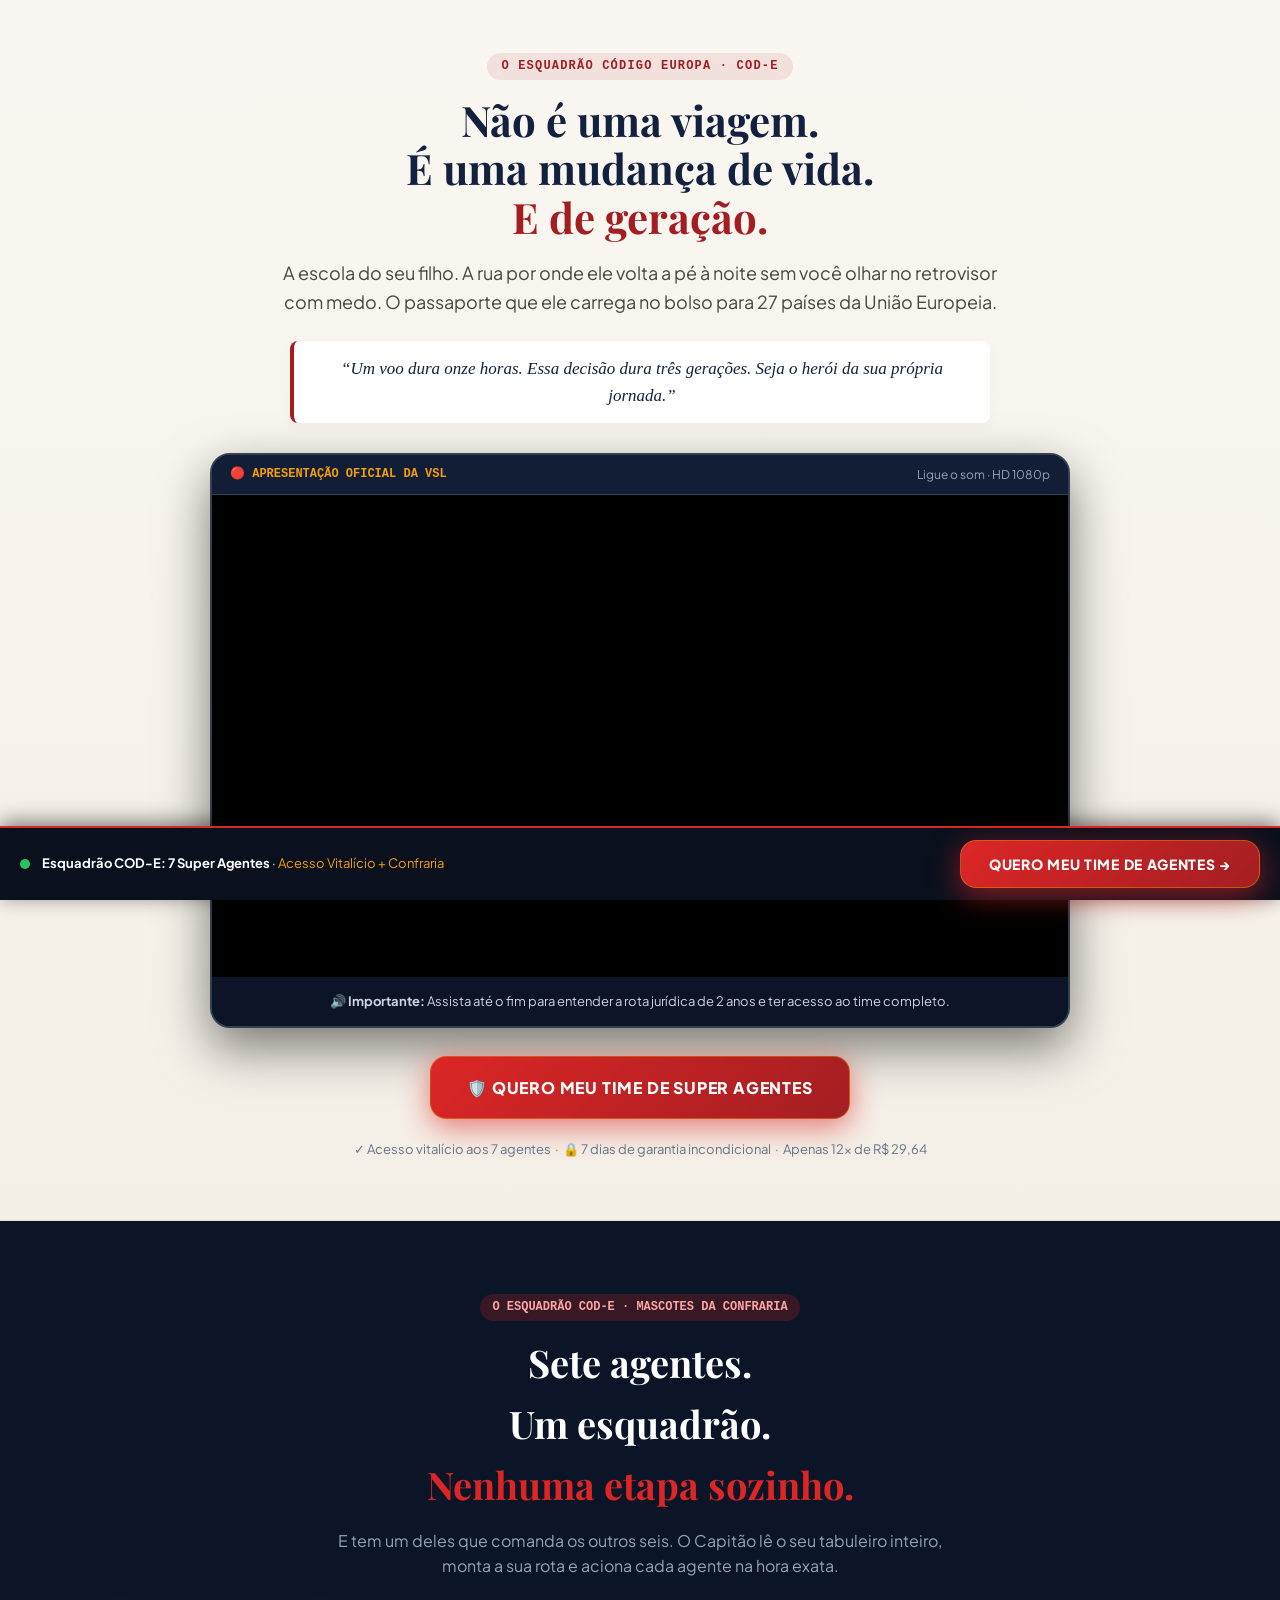
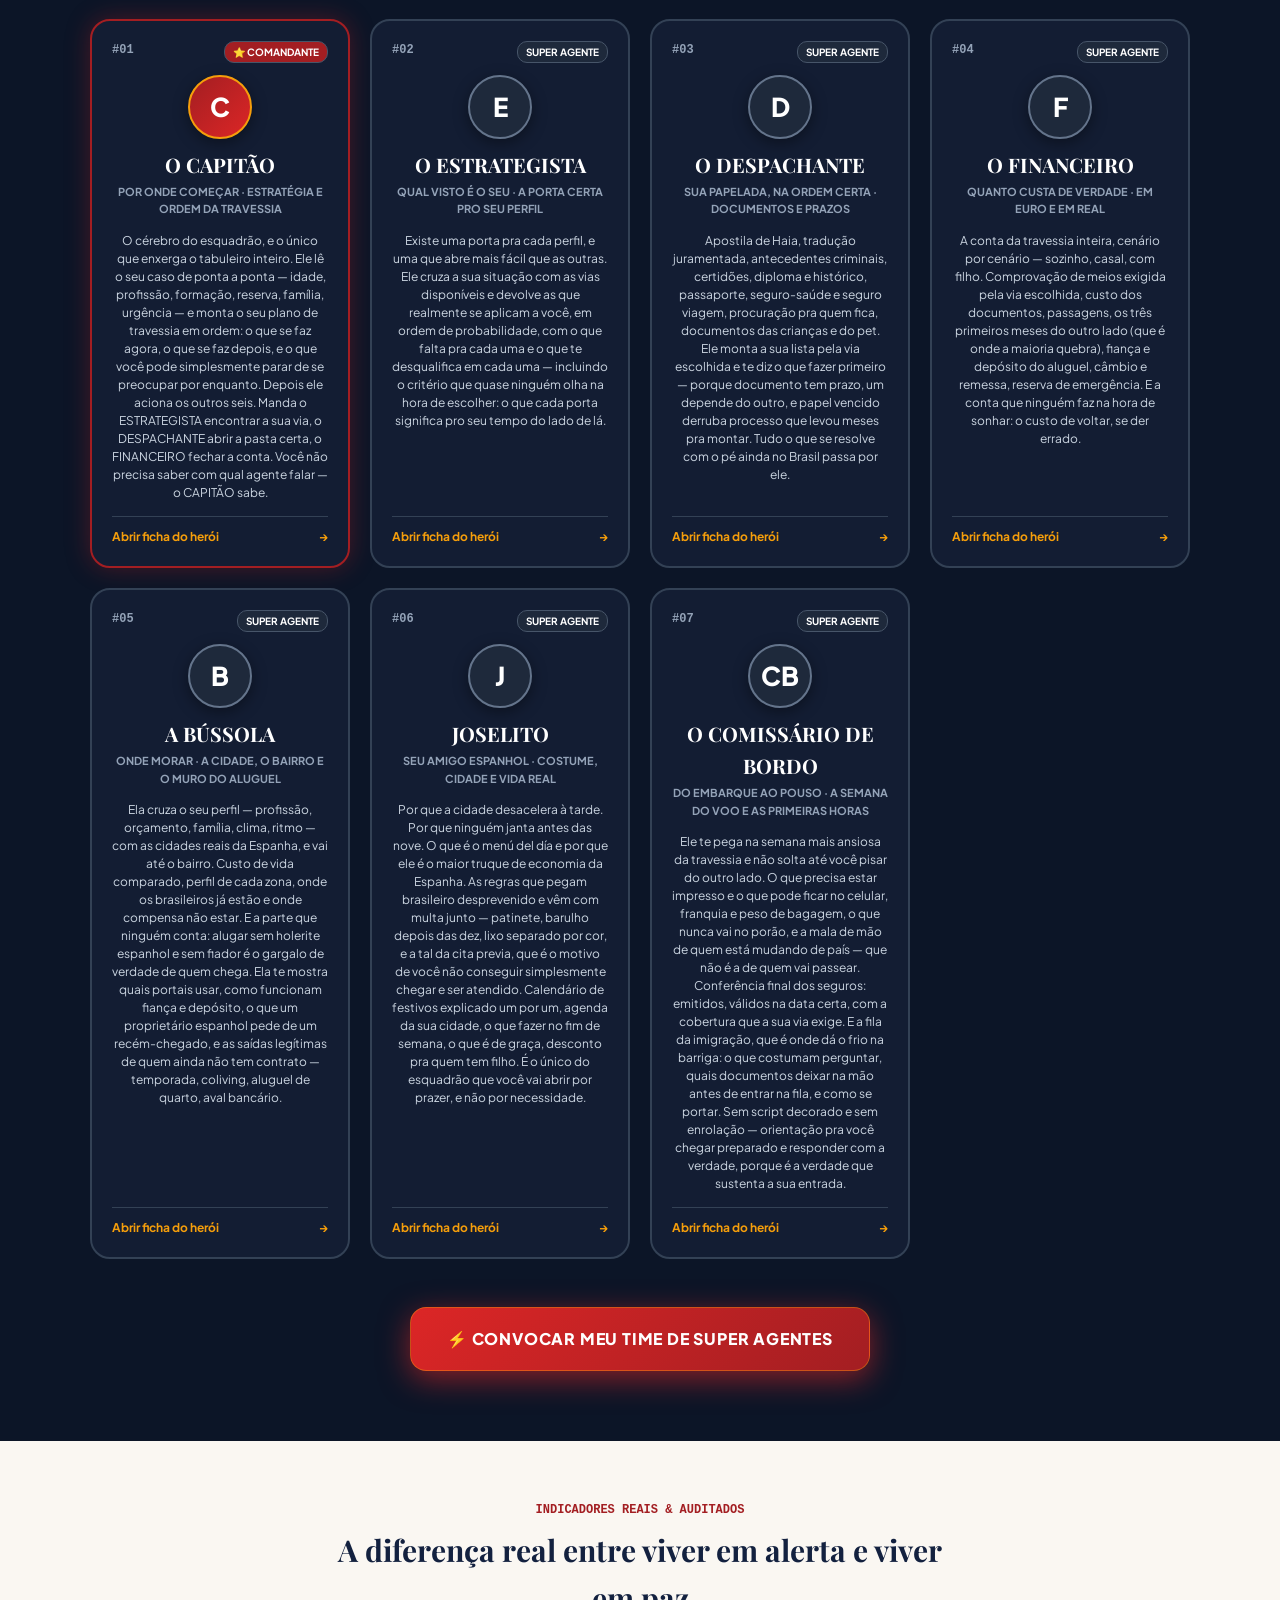
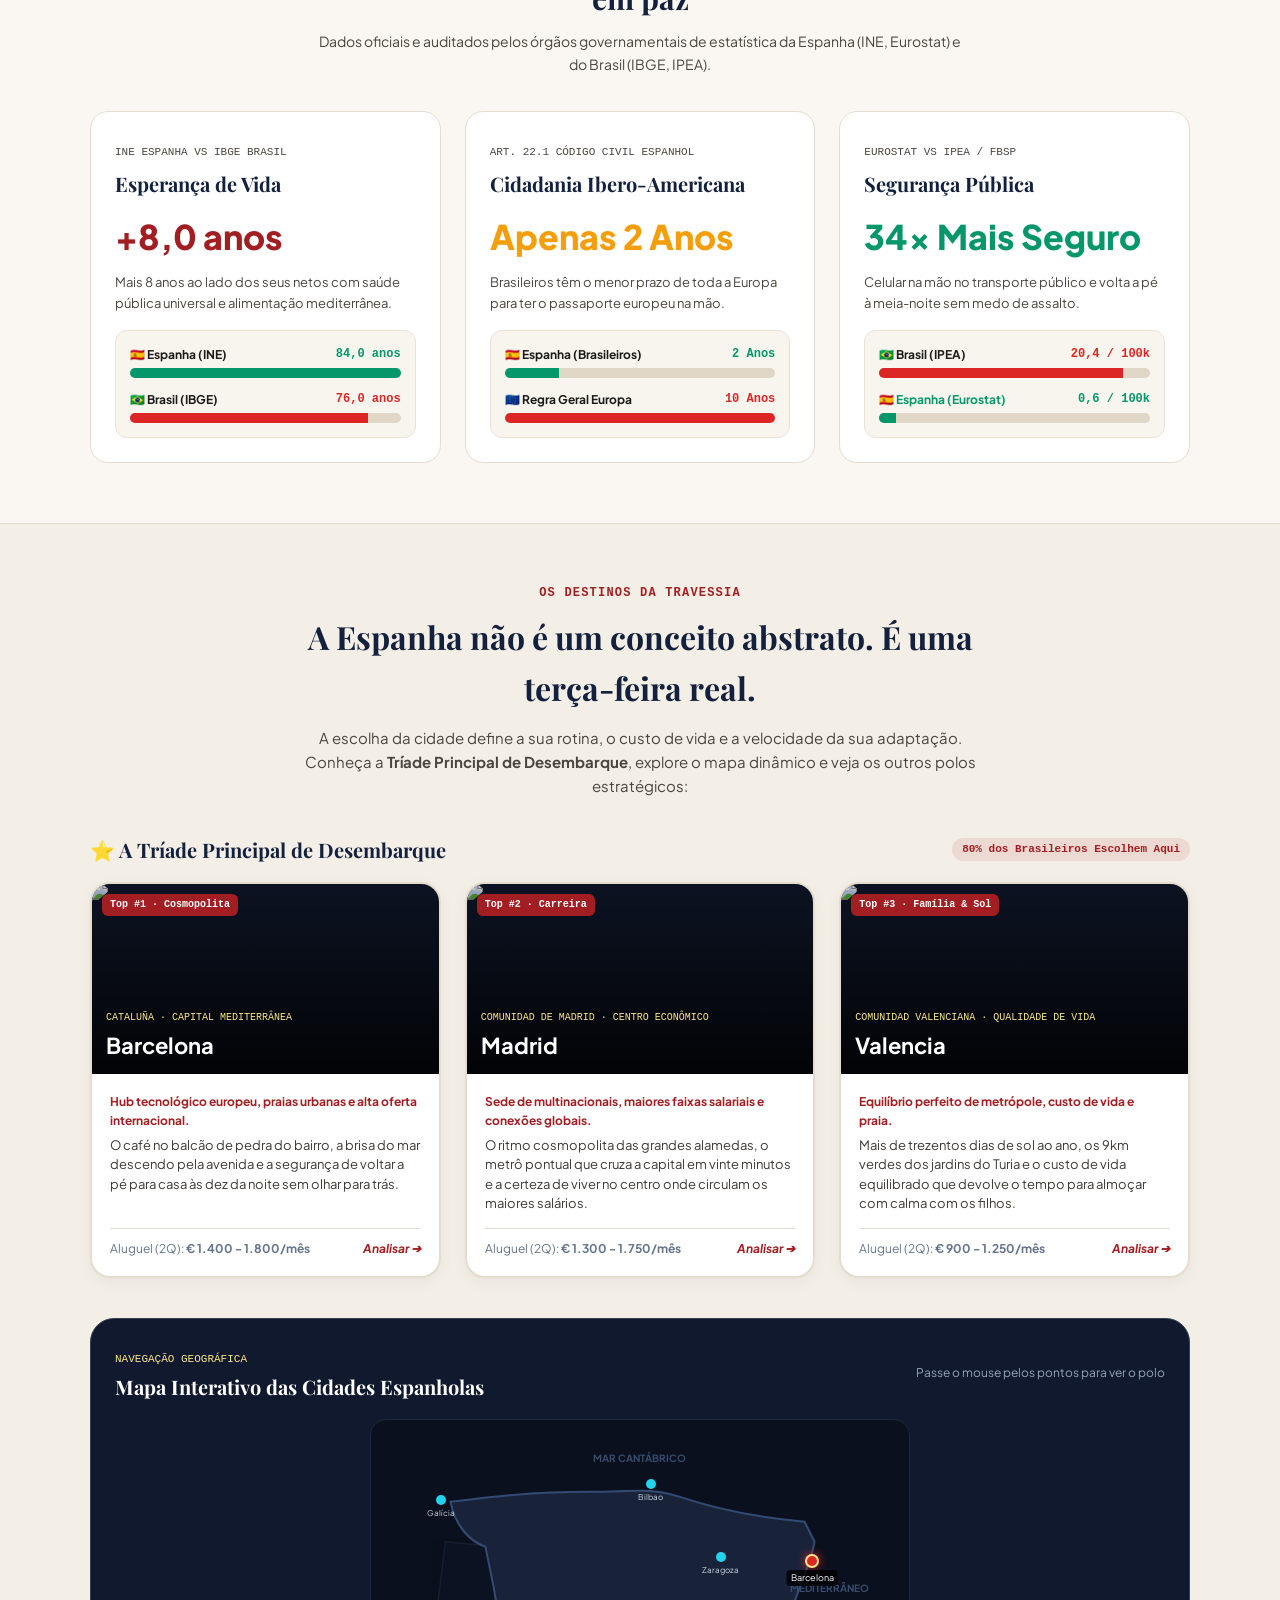
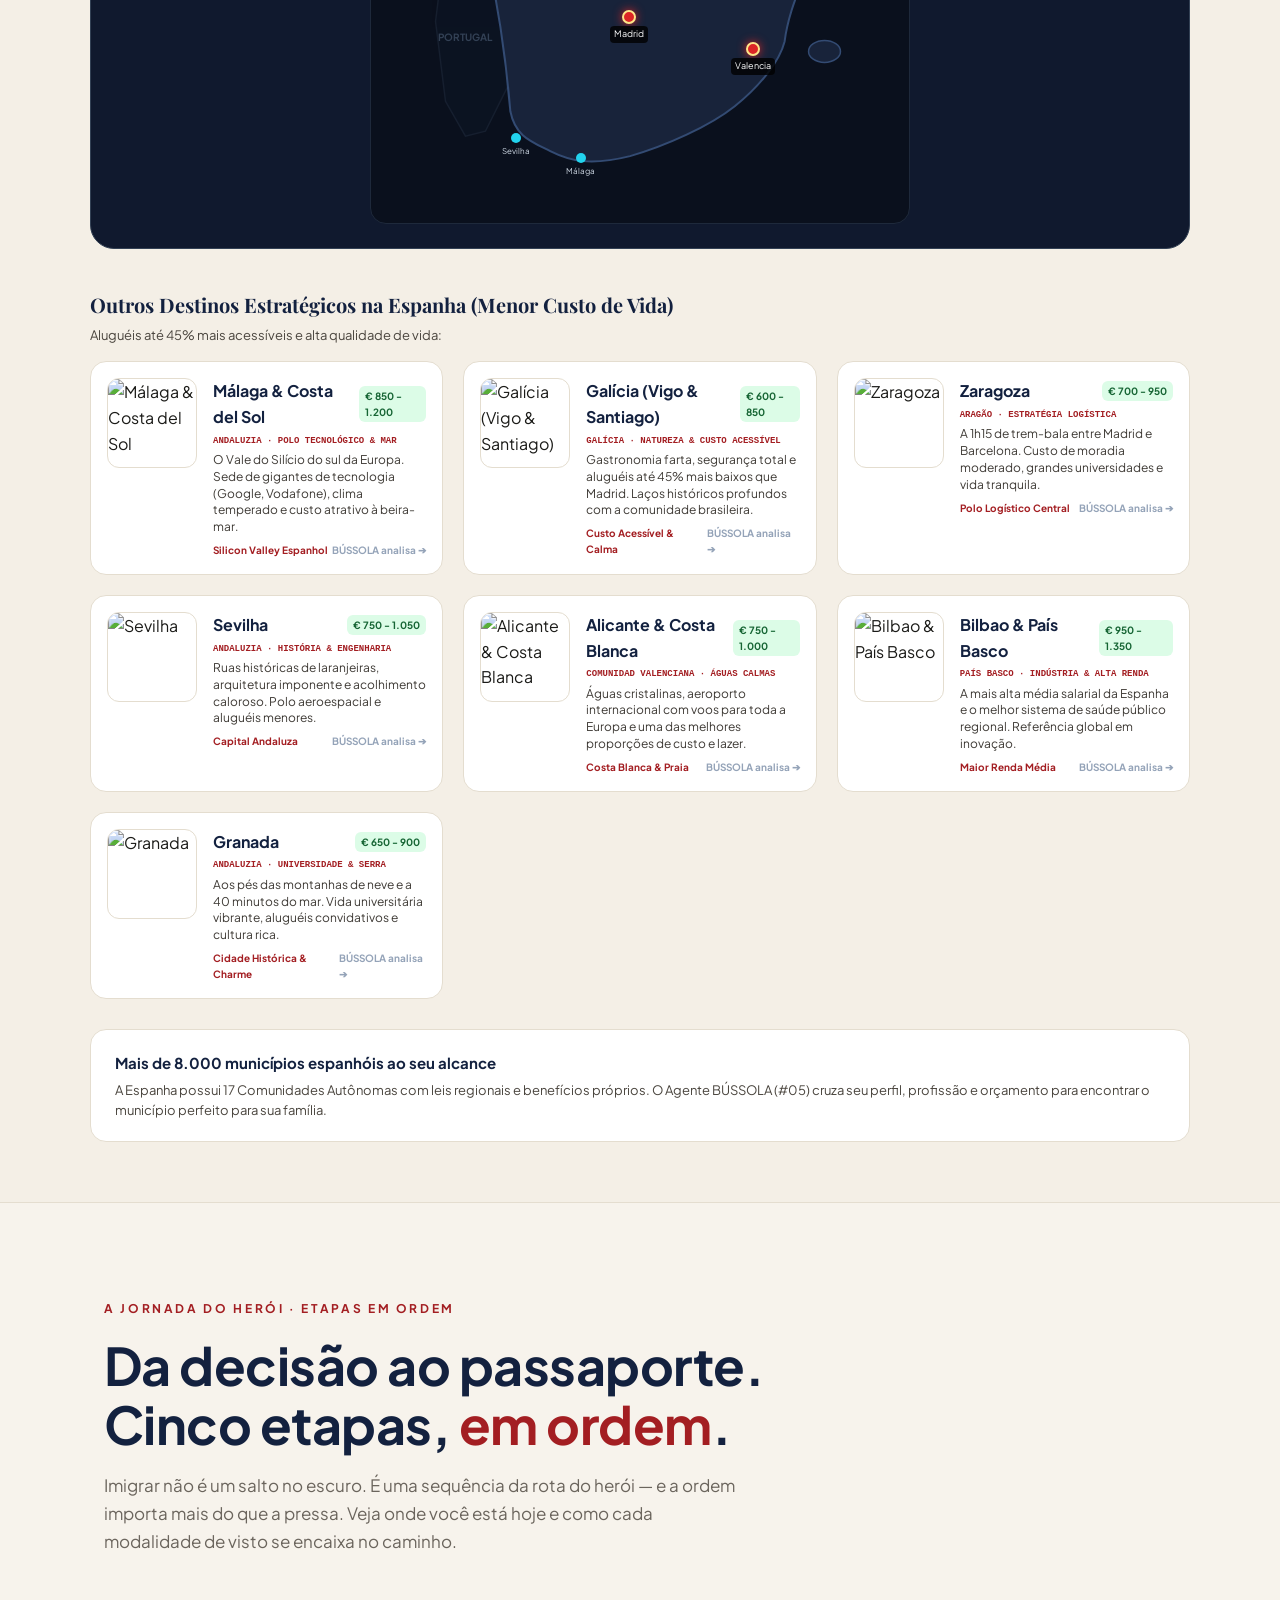
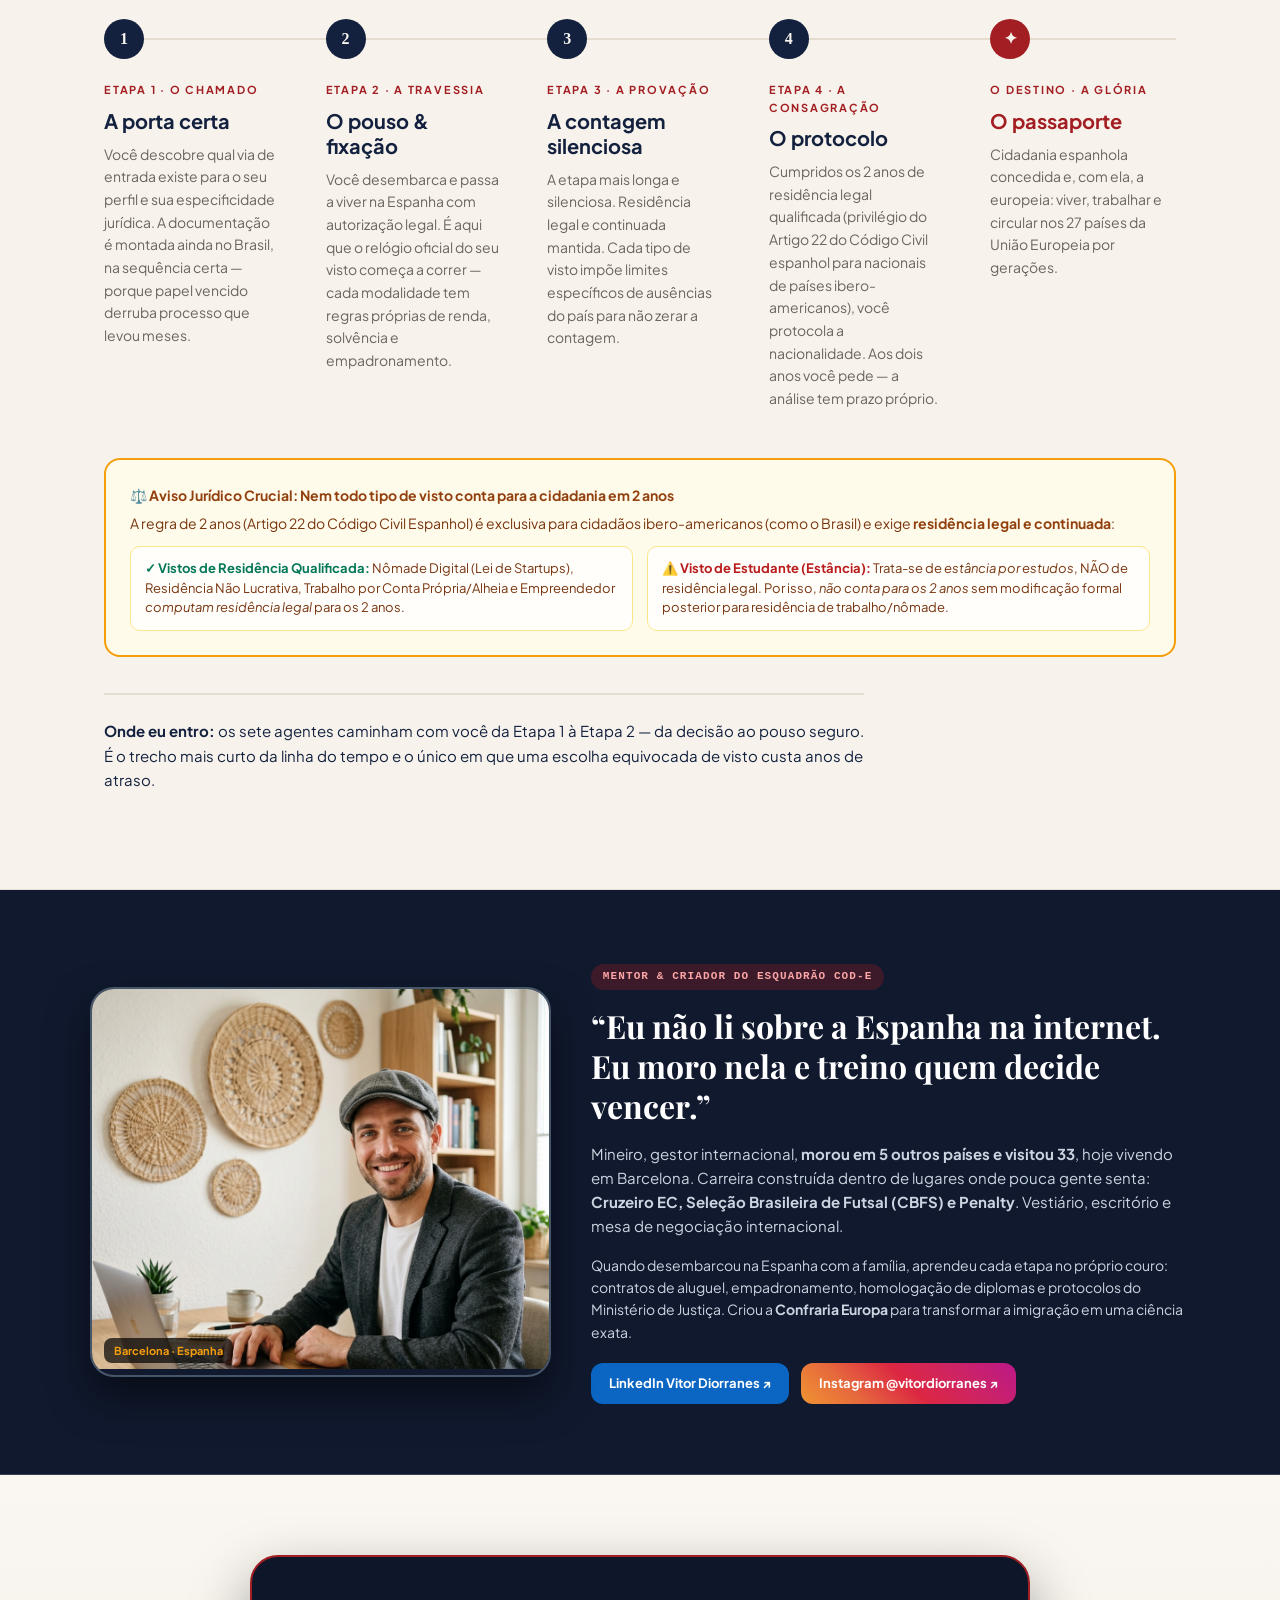
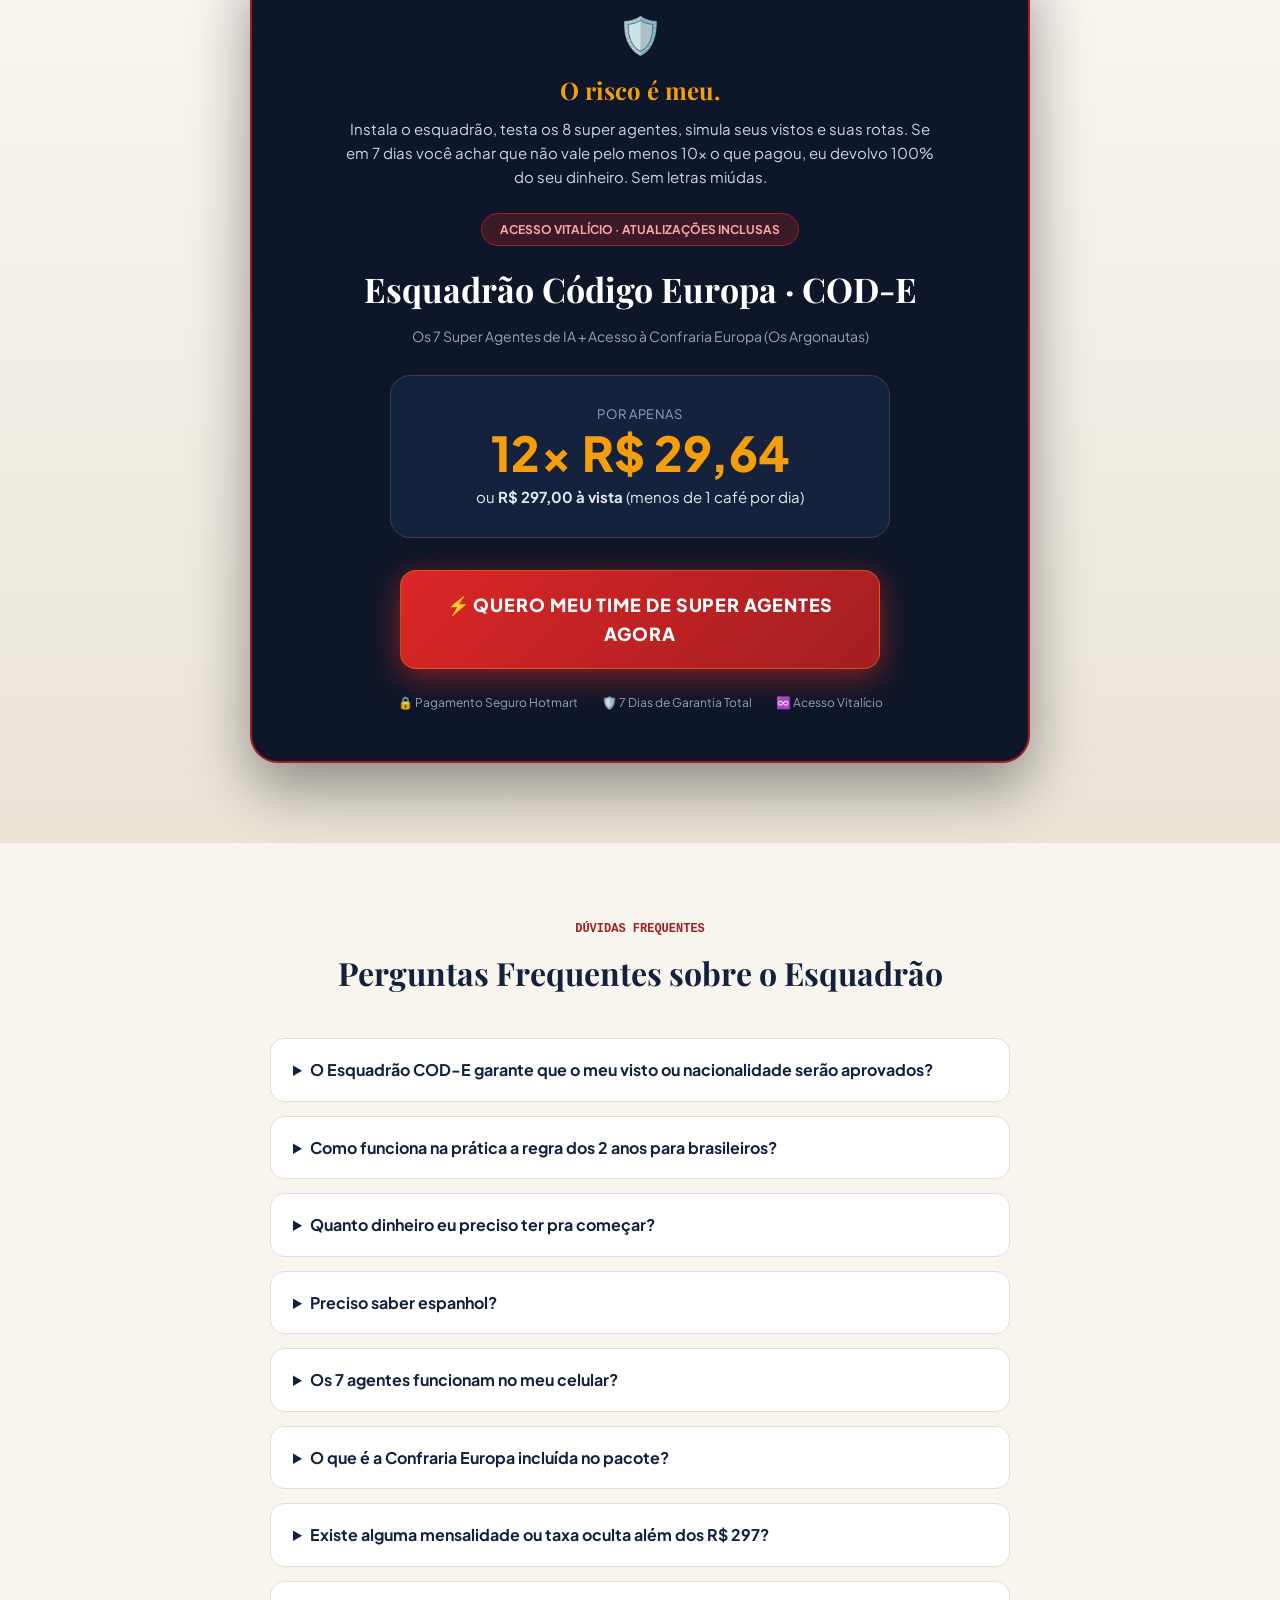
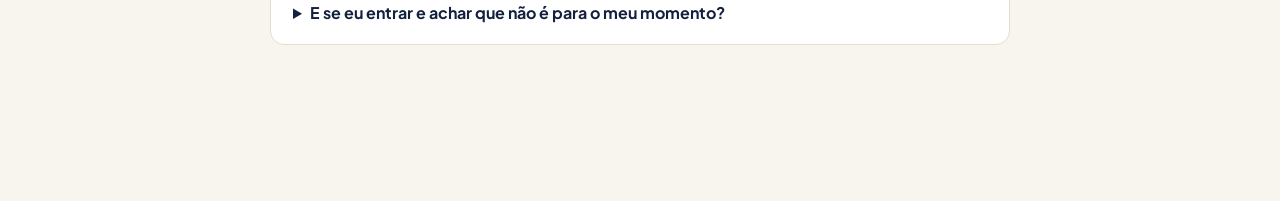
==== commit 9b54266f: "feat: update checkout link and enhance agent UI - Update default checkout URL to the new Cakto link " ====
--- a/public/codigo-europa.html
+++ b/public/codigo-europa.html
@@ -1014,7 +1014,7 @@
       <div class="hero-grid" style="display: grid; grid-template-columns: 1fr 1.3fr; gap: 40px; align-items: center;">
         <div>
           <div style="border-radius: 24px; overflow: hidden; border: 2px solid #475569; box-shadow: 0 20px 40px rgba(0,0,0,0.5); position: relative;">
-            <img src="/assets/vitor-diorranes.jpg" alt="Vitor Diorranes - Fundador do Código Europa" style="width: 100%; height: 380px; object-fit: cover; object-position: top;">
+            <img src="[data-uri]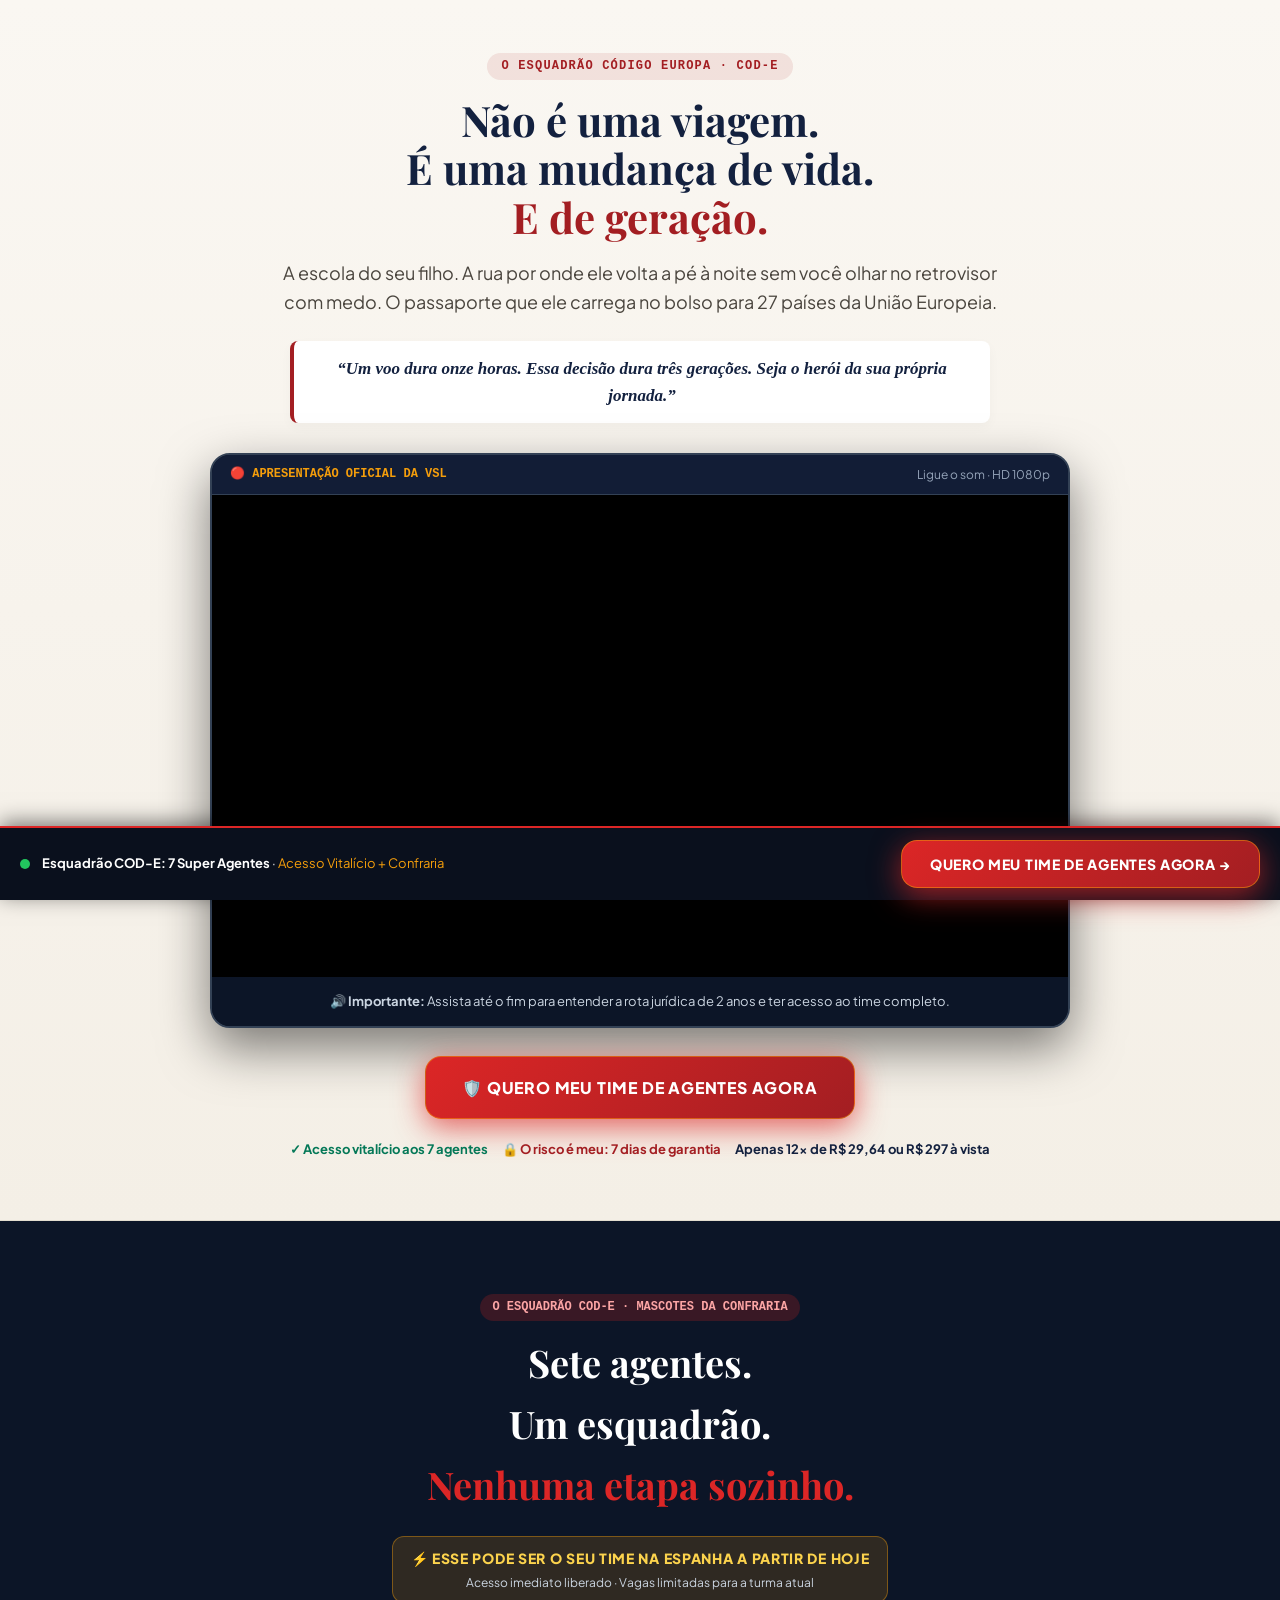
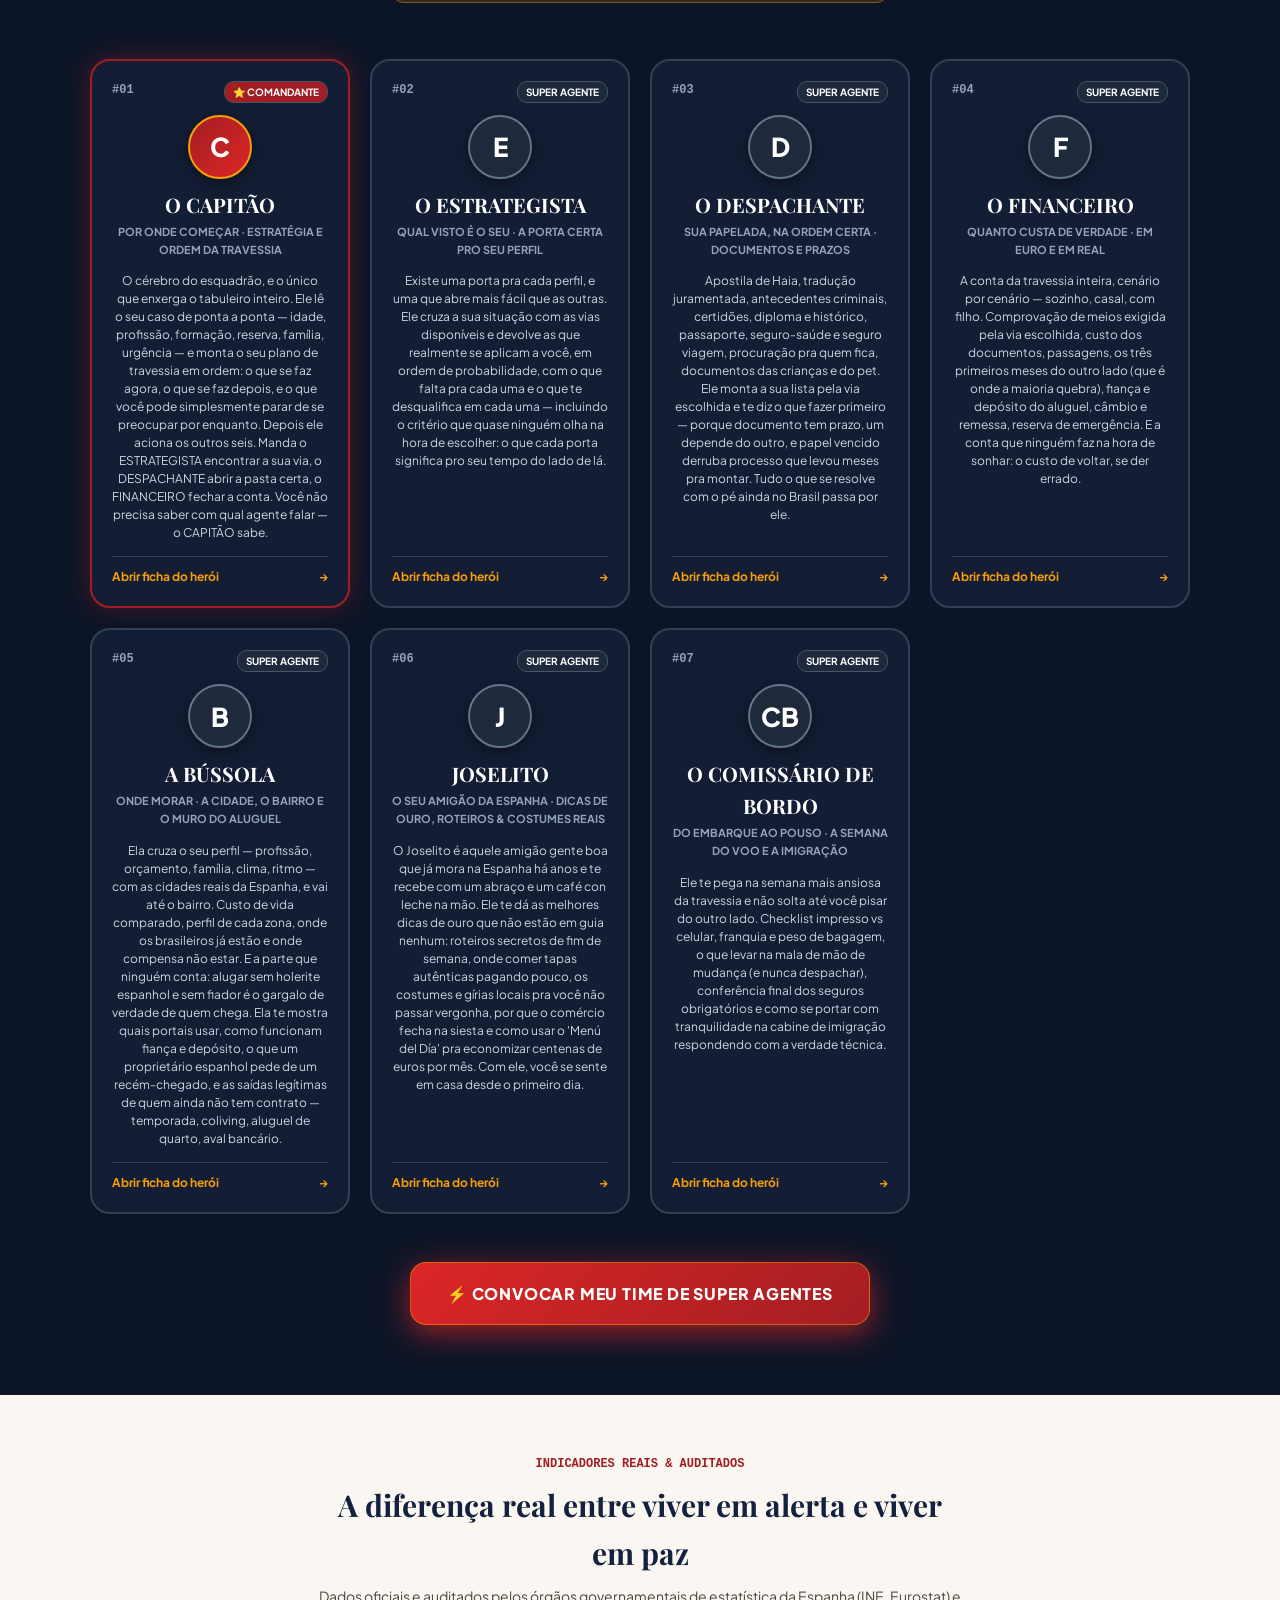
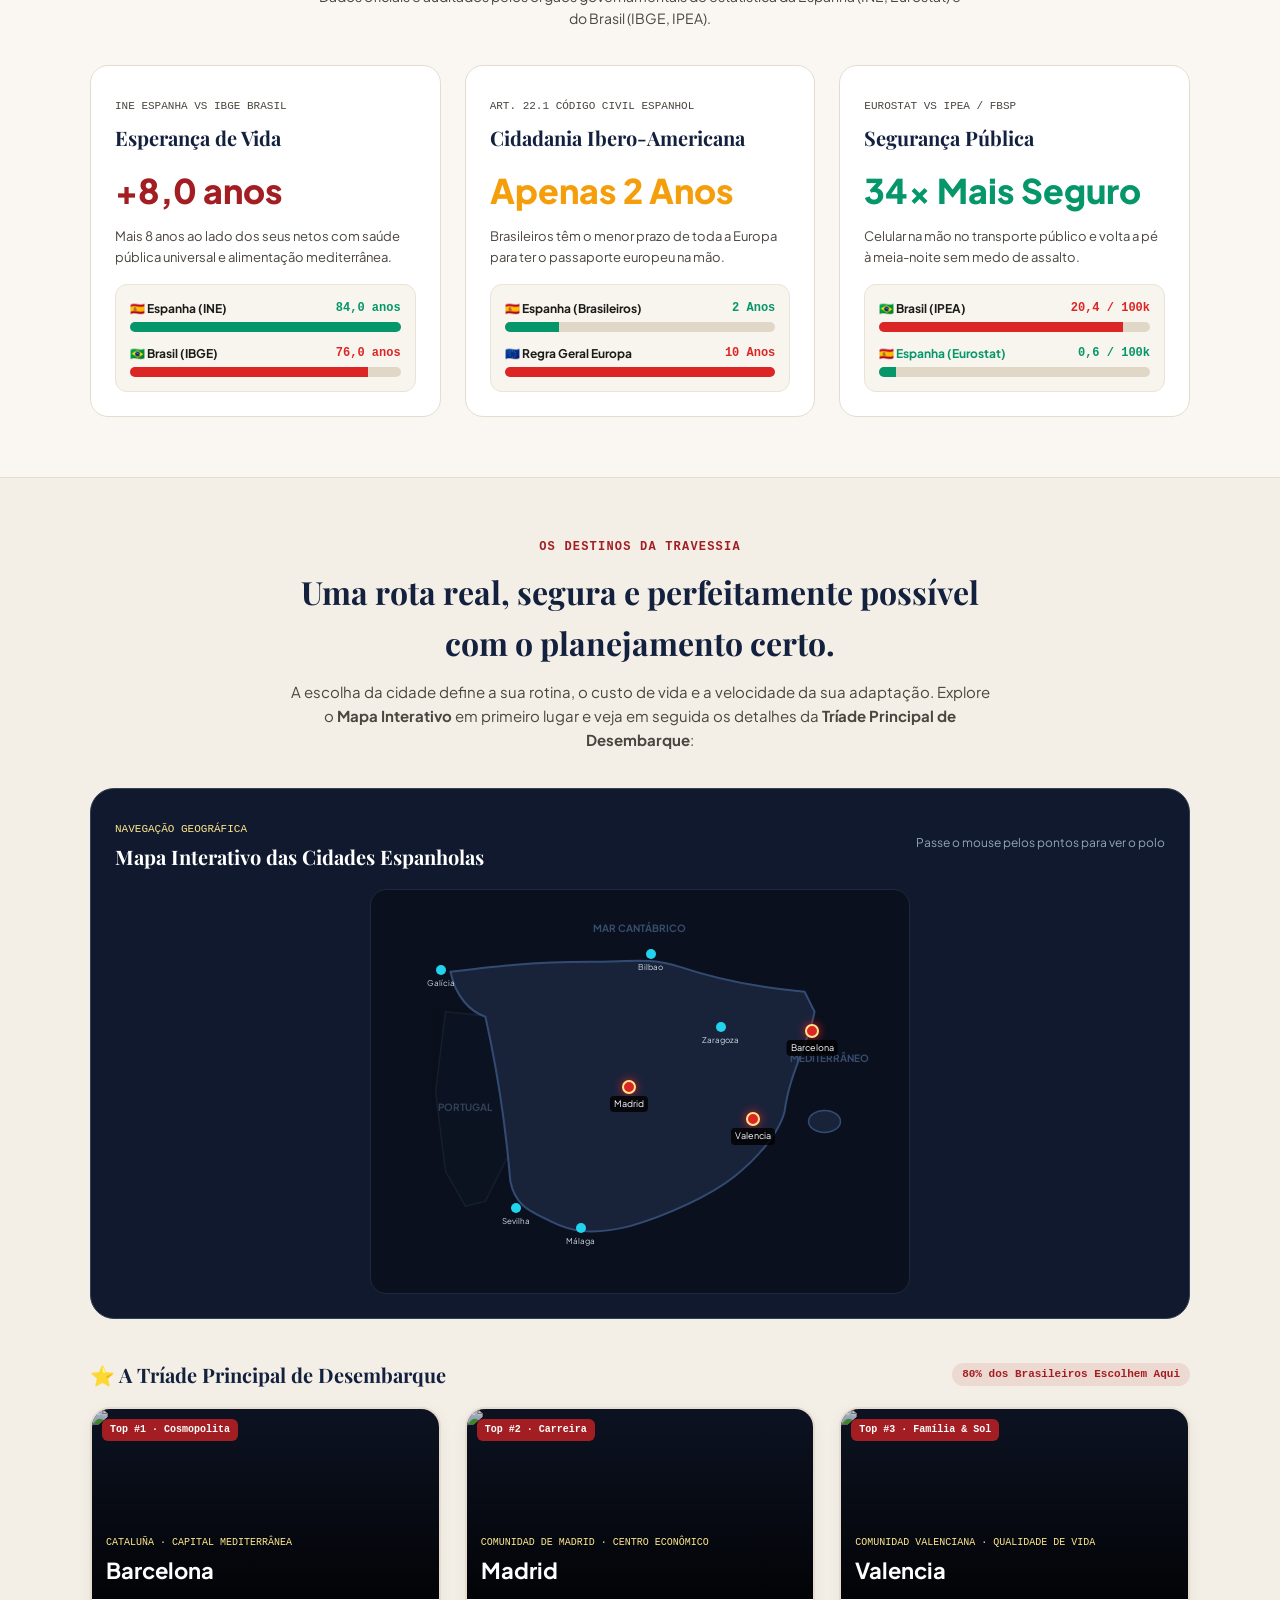
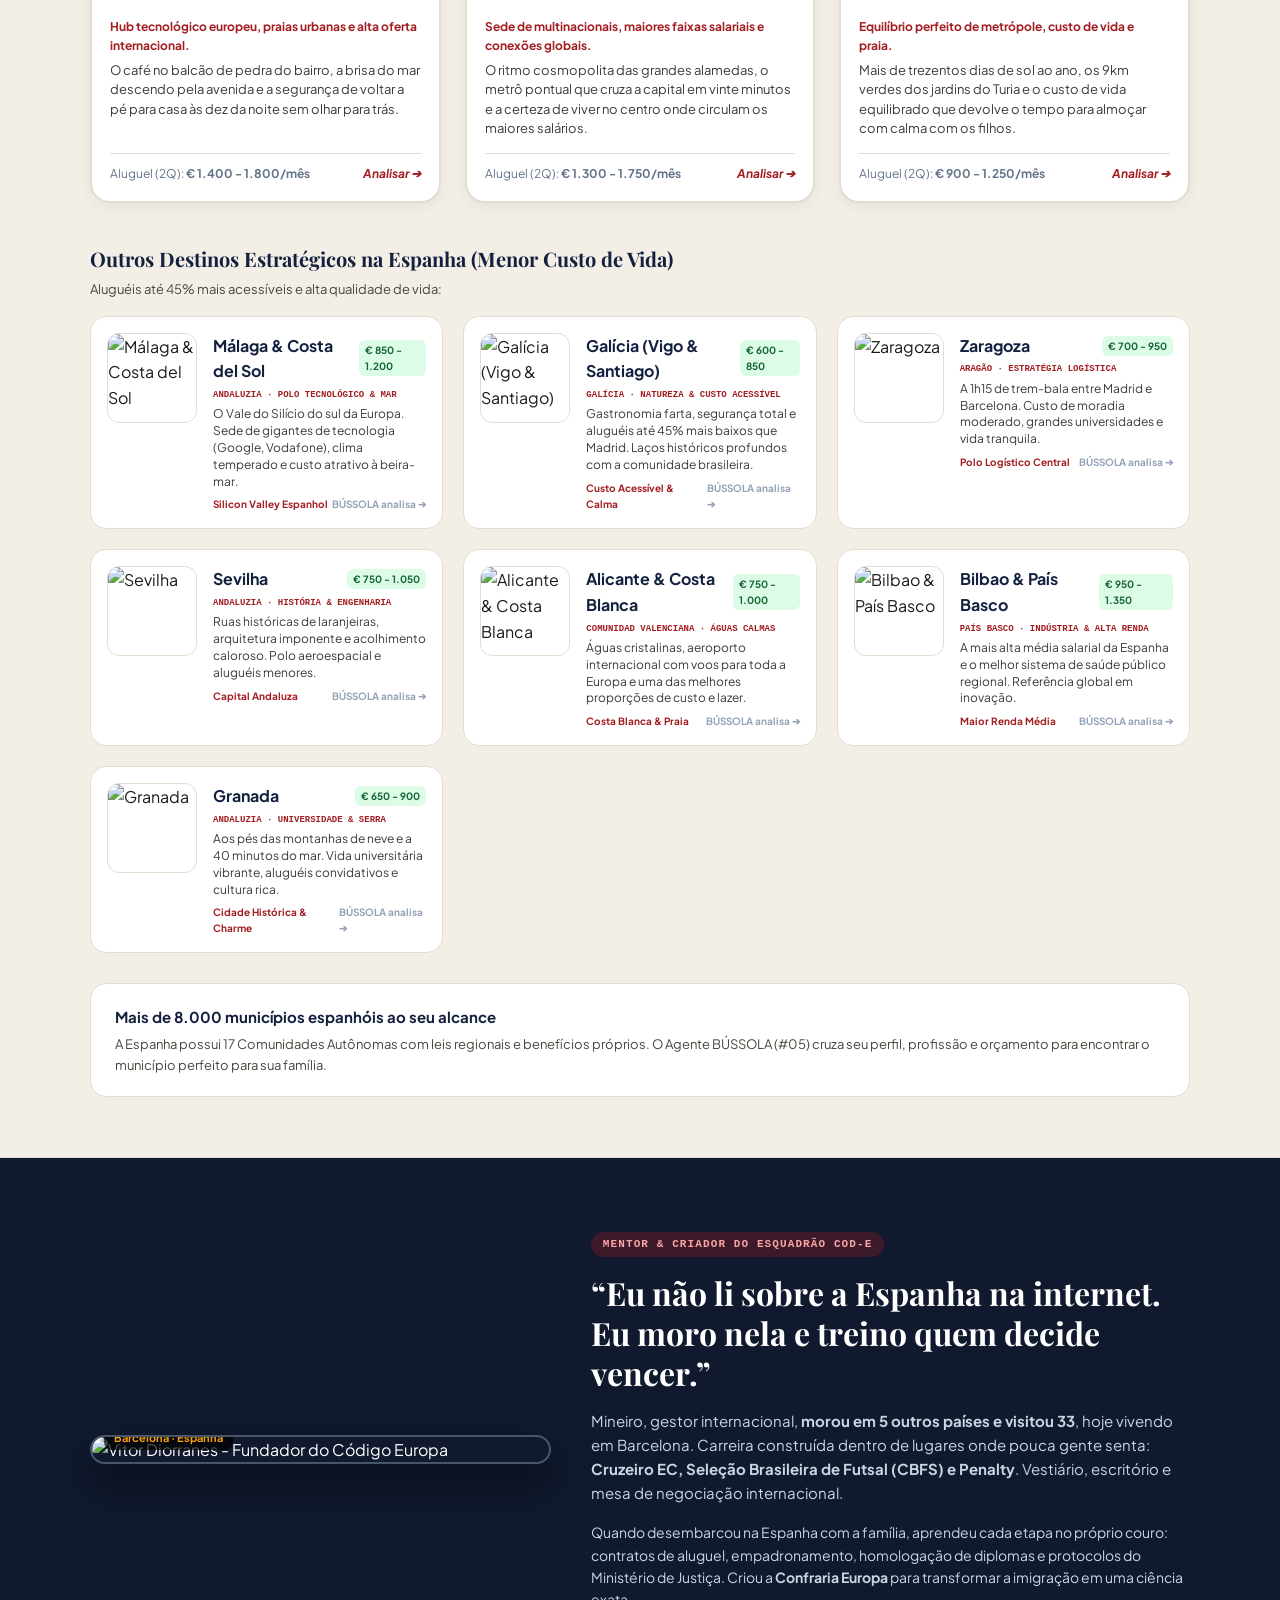
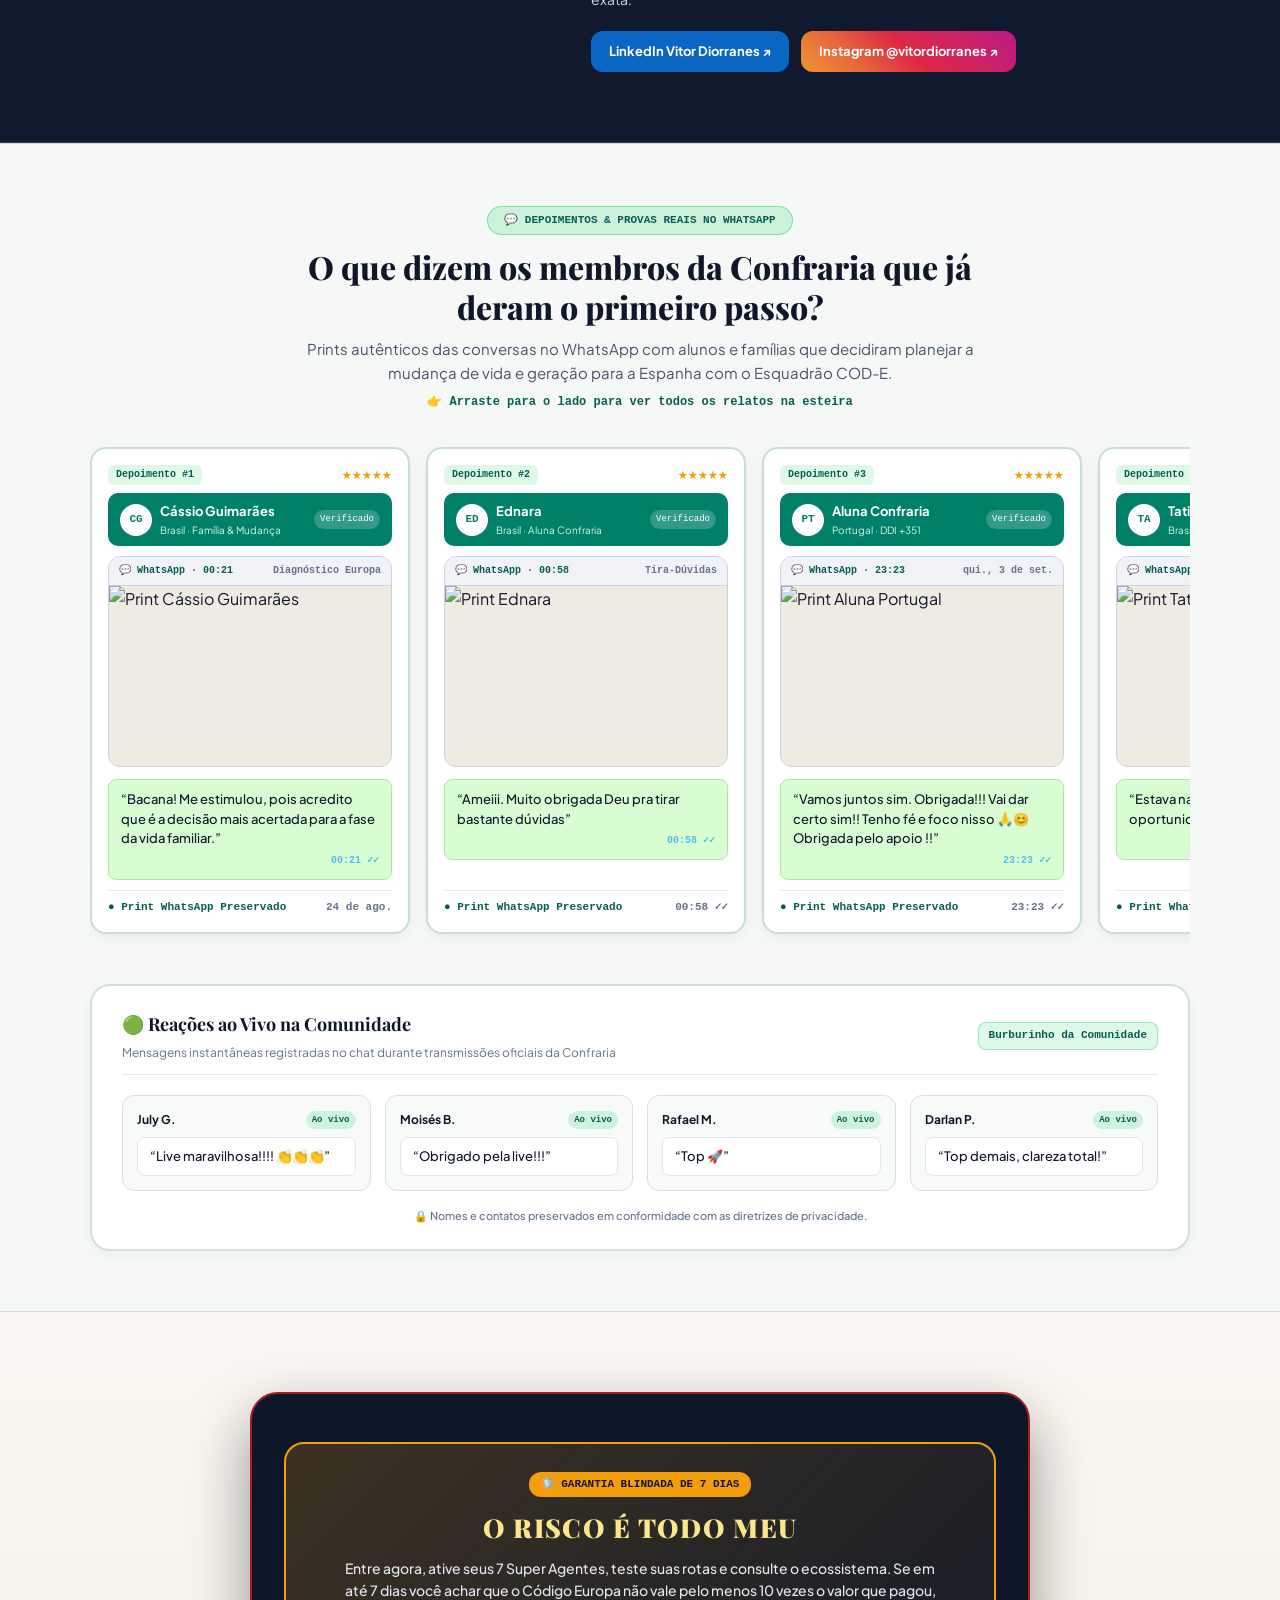
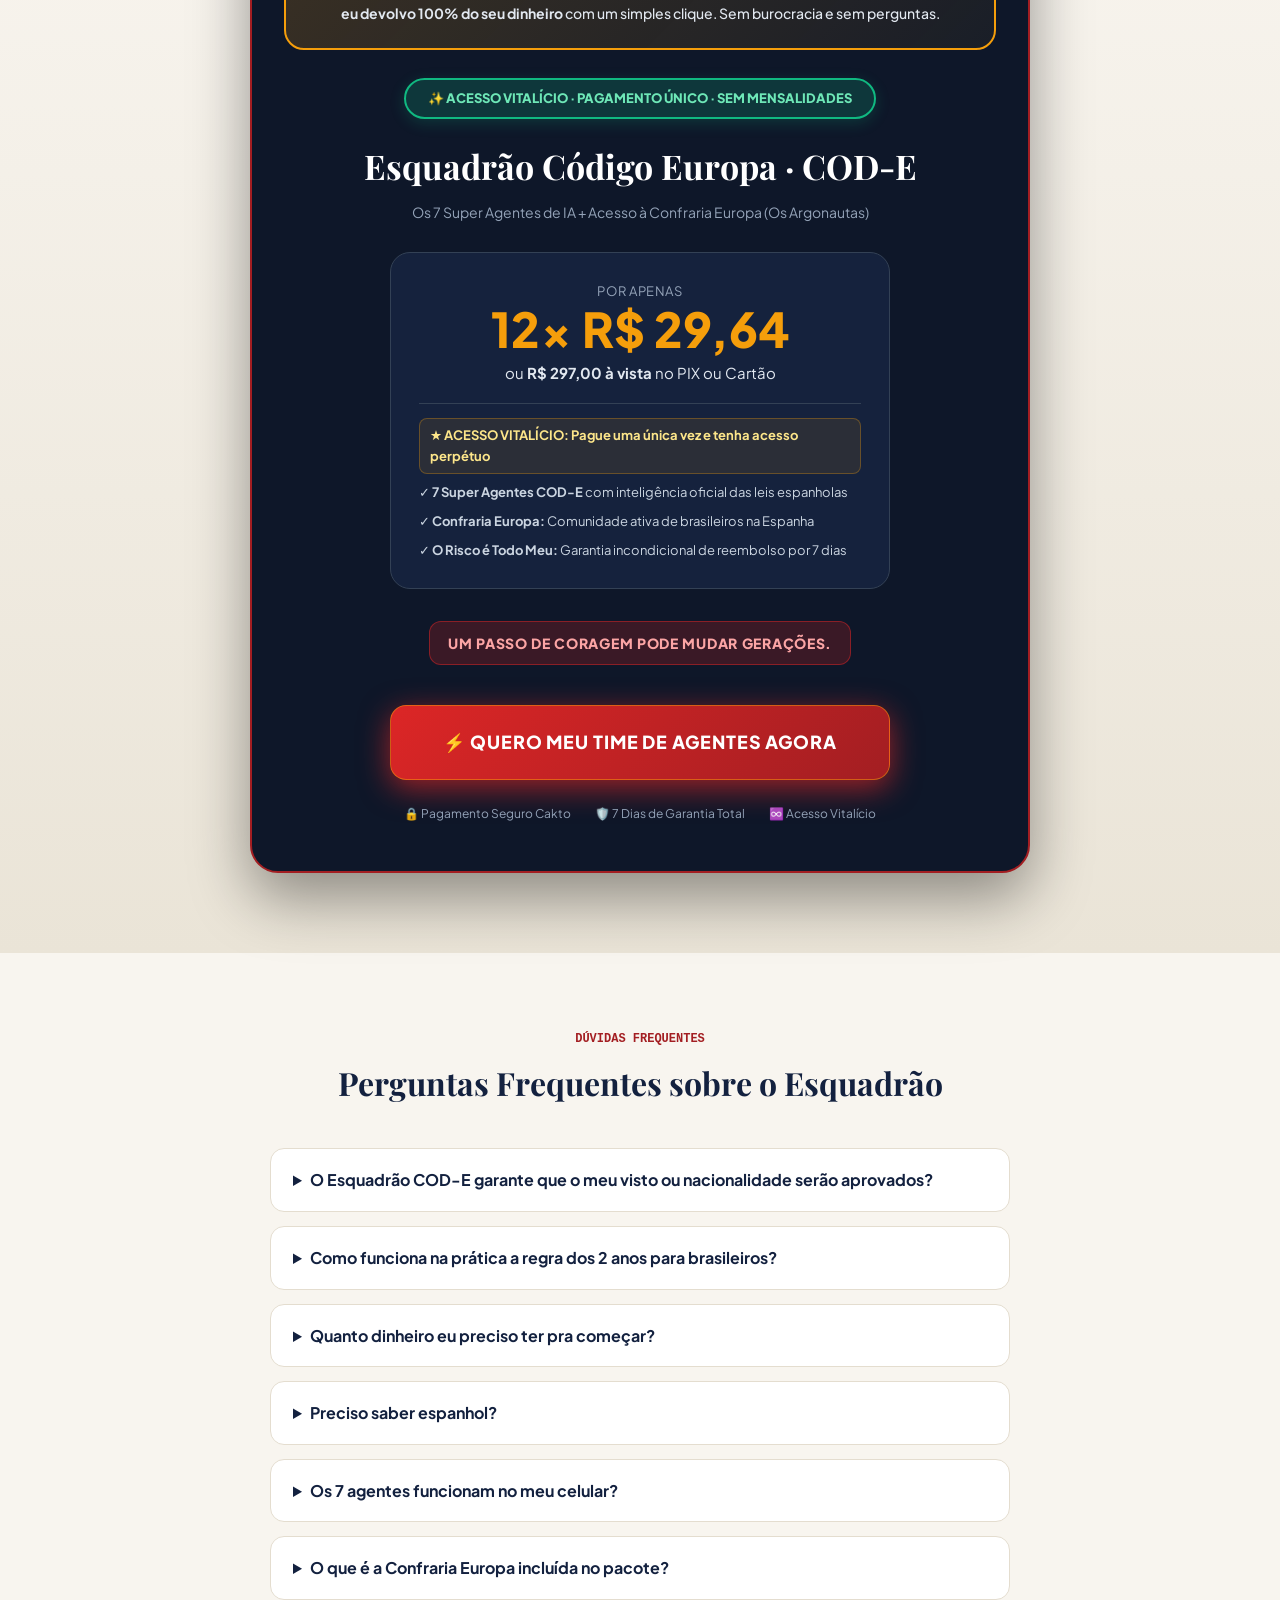
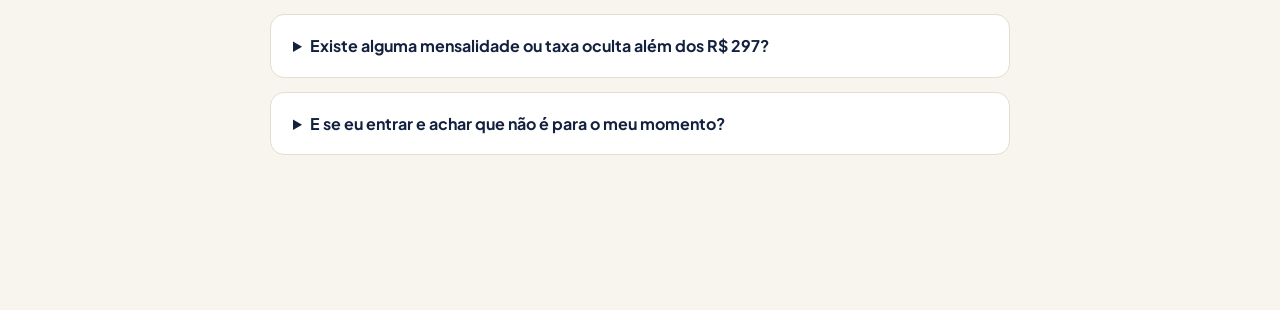
==== commit 593bc766: "feat: update brand messaging and testimonial layout Refine hero copy, update strategic positioning i" ====
--- a/public/codigo-europa.html
+++ b/public/codigo-europa.html
@@ -3,7 +3,7 @@
 <head>
   <meta charset="UTF-8">
   <meta name="viewport" content="width=device-width, initial-scale=1.0">
-  <title>Código Europa · COD-E | A Máquina de Vendas do Esquadrão</title>
+  <title>Código Europa · COD-E | Esquadrão dos 7 Super Agentes</title>
   <meta name="description" content="O time de 7 Super Agentes de IA que planeja, valida e executa sua travessia legal para a Espanha em 24 meses.">
   <link rel="preconnect" href="https://fonts.googleapis.com">
   <link rel="preconnect" href="https://fonts.gstatic.com" crossorigin>
@@ -45,7 +45,18 @@
 
     .text-center { text-align: center; }
 
-    /* Botão CTA Oficial */
+    @keyframes pulseCtaUrgency {
+      0%, 100% {
+        transform: scale(1);
+        box-shadow: 0 0 25px rgba(220, 38, 38, 0.7);
+      }
+      50% {
+        transform: scale(1.03);
+        box-shadow: 0 0 45px rgba(239, 68, 68, 0.95);
+      }
+    }
+
+    /* Botão CTA Oficial com movimento convidativo */
     .btn-cta {
       display: inline-flex;
       align-items: center;
@@ -60,15 +71,16 @@
       text-transform: uppercase;
       padding: 18px 36px;
       border-radius: 16px;
-      border: 1px solid rgba(245, 158, 11, 0.4);
-      box-shadow: 0 8px 30px rgba(220, 38, 38, 0.6);
+      border: 1px solid rgba(245, 158, 11, 0.5);
+      box-shadow: 0 8px 30px rgba(220, 38, 38, 0.7);
       cursor: pointer;
       transition: all 0.25s ease;
+      animation: pulseCtaUrgency 2.2s infinite ease-in-out;
     }
 
     .btn-cta:hover {
-      transform: translateY(-2px) scale(1.02);
-      box-shadow: 0 12px 40px rgba(220, 38, 38, 0.85);
+      transform: translateY(-2px) scale(1.05);
+      box-shadow: 0 12px 50px rgba(220, 38, 38, 1);
       background: linear-gradient(135deg, #EF4444, #DC2626);
     }
 
@@ -209,7 +221,7 @@
       </p>
 
       <div style="background: #FFFFFF; border-left: 4px solid var(--red); padding: 14px 20px; border-radius: 8px; margin: 0 auto 30px; max-width: 700px; box-shadow: 0 4px 12px rgba(0,0,0,0.03);">
-        <p style="font-family: Georgia, serif; font-size: 17px; color: var(--navy); font-style: italic;">
+        <p style="font-family: Georgia, serif; font-size: 17px; color: var(--navy); font-weight: 700; font-style: italic;">
           &ldquo;Um voo dura onze horas. Essa decisão dura três gerações. Seja o herói da sua própria jornada.&rdquo;
         </p>
       </div>
@@ -226,8 +238,7 @@
 
         <!-- CONTAINER DO VÍDEO (16:9 RESPONSIVO) -->
         <div style="position: relative; padding-bottom: 56.25%; height: 0; overflow: hidden; background: #000;">
-          <!-- COLOQUE AQUI O SEU CÓDIGO EMBED DO YOUTUBE/VIMEO/PANDAVIDEO OU UMA TAG <video>: -->
-          <iframe id="vsl-iframe" src="https://www.youtube.com/embed/dQw4w9WgXcQ?controls=1&rel=0" style="position: absolute; top:0; left:0; width:100%; height:100%; border:0;" title="Apresentação do Esquadrão Código Europa" allow="accelerometer; autoplay; clipboard-write; encrypted-media; gyroscope; picture-in-picture" allowfullscreen></iframe>
+          <iframe id="vsl-iframe" src="https://player.vimeo.com/video/1225405238" style="position: absolute; top:0; left:0; width:100%; height:100%; border:0;" title="Apresentação do Esquadrão Código Europa" allow="accelerometer; autoplay; clipboard-write; encrypted-media; gyroscope; picture-in-picture; web-share" allowfullscreen></iframe>
         </div>
 
         <div style="background: #0C1527; padding: 14px 20px; text-align: center; color: #CBD5E1; font-size: 13px;">
@@ -236,11 +247,13 @@
       </div>
 
       <div>
-        <a href="https://pay.hotmart.com/COLE-SEU-LINK-AQUI" target="_blank" class="btn-cta" style="margin-bottom: 12px;">
-          🛡️ QUERO MEU TIME DE SUPER AGENTES
+        <a href="https://pay.cakto.com.br/3e3f9px_1093826" target="_blank" class="btn-cta" style="margin-bottom: 12px;">
+          🛡️ QUERO MEU TIME DE AGENTES AGORA
         </a>
-        <div style="font-size: 13px; color: #64748B; margin-top: 8px;">
-          ✓ Acesso vitalício aos 7 agentes &nbsp;·&nbsp; 🔒 7 dias de garantia incondicional &nbsp;·&nbsp; Apenas 12x de R$ 29,64
+        <div style="font-size: 13px; color: #64748B; margin-top: 8px; display: flex; flex-wrap: wrap; justify-content: center; gap: 14px;">
+          <span style="color: #047857; font-weight: 700;">✓ Acesso vitalício aos 7 agentes</span>
+          <span style="color: var(--red); font-weight: 700;">🔒 O risco é meu: 7 dias de garantia</span>
+          <span style="color: var(--navy); font-weight: 700;">Apenas 12x de R$ 29,64 ou R$ 297 à vista</span>
         </div>
       </div>
     </div>
@@ -256,9 +269,16 @@
         <h2 style="font-size: 38px; color: #FFFFFF; margin-bottom: 12px;">
           Sete agentes.<br>Um esquadrão.<br><span style="color: var(--red-bright);">Nenhuma etapa sozinho.</span>
         </h2>
-        <p style="font-size: 16px; color: #94A3B8;">
-          E tem um deles que comanda os outros seis. O Capitão lê o seu tabuleiro inteiro, monta a sua rota e aciona cada agente na hora exata.
-        </p>
+        
+        <!-- DESTAQUE: ESSE PODE SER O SEU TIME AGORA -->
+        <div style="display: inline-block; background: rgba(245, 158, 11, 0.15); border: 1px solid rgba(245, 158, 11, 0.4); border-radius: 12px; padding: 10px 18px; margin: 8px auto 16px;">
+          <div style="font-size: 14px; font-weight: 800; color: #FCD34D; letter-spacing: 0.05em; text-transform: uppercase;">
+            ⚡ ESSE PODE SER O SEU TIME NA ESPANHA A PARTIR DE HOJE
+          </div>
+          <div style="font-size: 12px; color: #CBD5E1; margin-top: 4px;">
+            Acesso imediato liberado · Vagas limitadas para a turma atual
+          </div>
+        </div>
       </div>
 
       <div class="grid-4">
@@ -401,10 +421,10 @@
                   J
                 </div>
                 <h3 style="font-size: 20px; font-weight: bold; color: #FFFFFF;">JOSELITO</h3>
-                <span style="font-size: 11px; text-transform: uppercase; color: #94A3B8; font-weight: bold; display: block; margin-top: 2px;">Seu amigo espanhol · costume, cidade e vida real</span>
+                <span style="font-size: 11px; text-transform: uppercase; color: #94A3B8; font-weight: bold; display: block; margin-top: 2px;">O Seu Amigão da Espanha · Dicas de Ouro, Roteiros & Costumes Reais</span>
               </div>
               <p style="font-size: 12px; color: #CBD5E1; line-height: 1.5; margin-bottom: 14px; text-align: center;">
-                Por que a cidade desacelera à tarde. Por que ninguém janta antes das nove. O que é o menú del día e por que ele é o maior truque de economia da Espanha. As regras que pegam brasileiro desprevenido e vêm com multa junto — patinete, barulho depois das dez, lixo separado por cor, e a tal da cita previa, que é o motivo de você não conseguir simplesmente chegar e ser atendido. Calendário de festivos explicado um por um, agenda da sua cidade, o que fazer no fim de semana, o que é de graça, desconto pra quem tem filho. É o único do esquadrão que você vai abrir por prazer, e não por necessidade.
+                O Joselito é aquele amigão gente boa que já mora na Espanha há anos e te recebe com um abraço e um café con leche na mão. Ele te dá as melhores dicas de ouro que não estão em guia nenhum: roteiros secretos de fim de semana, onde comer tapas autênticas pagando pouco, os costumes e gírias locais pra você não passar vergonha, por que o comércio fecha na siesta e como usar o 'Menú del Día' pra economizar centenas de euros por mês. Com ele, você se sente em casa desde o primeiro dia.
               </p>
             </div>
             <div style="border-top: 1px solid #334155; padding-top: 10px; display: flex; justify-content: space-between; align-items: center; font-size: 12px; color: var(--amber); font-weight: bold;">
@@ -426,10 +446,10 @@
                   CB
                 </div>
                 <h3 style="font-size: 20px; font-weight: bold; color: #FFFFFF;">O COMISSÁRIO DE BORDO</h3>
-                <span style="font-size: 11px; text-transform: uppercase; color: #94A3B8; font-weight: bold; display: block; margin-top: 2px;">Do embarque ao pouso · a semana do voo e as primeiras horas</span>
+                <span style="font-size: 11px; text-transform: uppercase; color: #94A3B8; font-weight: bold; display: block; margin-top: 2px;">Do embarque ao pouso · a semana do voo e a imigração</span>
               </div>
               <p style="font-size: 12px; color: #CBD5E1; line-height: 1.5; margin-bottom: 14px; text-align: center;">
-                Ele te pega na semana mais ansiosa da travessia e não solta até você pisar do outro lado. O que precisa estar impresso e o que pode ficar no celular, franquia e peso de bagagem, o que nunca vai no porão, e a mala de mão de quem está mudando de país — que não é a de quem vai passear. Conferência final dos seguros: emitidos, válidos na data certa, com a cobertura que a sua via exige. E a fila da imigração, que é onde dá o frio na barriga: o que costumam perguntar, quais documentos deixar na mão antes de entrar na fila, e como se portar. Sem script decorado e sem enrolação — orientação pra você chegar preparado e responder com a verdade, porque é a verdade que sustenta a sua entrada.
+                Ele te pega na semana mais ansiosa da travessia e não solta até você pisar do outro lado. Checklist impresso vs celular, franquia e peso de bagagem, o que levar na mala de mão de mudança (e nunca despachar), conferência final dos seguros obrigatórios e como se portar com tranquilidade na cabine de imigração respondendo com a verdade técnica.
               </p>
             </div>
             <div style="border-top: 1px solid #334155; padding-top: 10px; display: flex; justify-content: space-between; align-items: center; font-size: 12px; color: var(--amber); font-weight: bold;">
@@ -441,7 +461,7 @@
       </div>
 
       <div class="text-center" style="margin-top: 48px;">
-        <a href="https://pay.hotmart.com/COLE-SEU-LINK-AQUI" target="_blank" class="btn-cta">
+        <a href="https://pay.cakto.com.br/3e3f9px_1093826" target="_blank" class="btn-cta">
           ⚡ CONVOCAR MEU TIME DE SUPER AGENTES
         </a>
       </div>
@@ -539,7 +559,7 @@
     </div>
   </section>
 
-  <!-- DESTINOS DA TRAVESSIA: TRÍADE PRINCIPAL, MAPA DINÂMICO E OUTROS POLOS -->
+  <!-- DESTINOS DA TRAVESSIA: MAPA DINÂMICO PRIMEIRO, TRÍADE PRINCIPAL E OUTROS POLOS -->
   <section style="padding: 60px 0; background: #F4EFE6; border-bottom: 1px solid var(--line);" id="destinos">
     <div class="container">
       <div class="text-center" style="max-width: 700px; margin: 0 auto 36px;">
@@ -547,114 +567,14 @@
           OS DESTINOS DA TRAVESSIA
         </span>
         <h2 style="font-size: 32px; color: var(--navy); margin-bottom: 12px;">
-          A Espanha não é um conceito abstrato. É uma terça-feira real.
+          Uma rota real, segura e perfeitamente possível com o planejamento certo.
         </h2>
         <p style="font-size: 15px; color: var(--gray);">
-          A escolha da cidade define a sua rotina, o custo de vida e a velocidade da sua adaptação. Conheça a <strong>Tríade Principal de Desembarque</strong>, explore o mapa dinâmico e veja os outros polos estratégicos:
+          A escolha da cidade define a sua rotina, o custo de vida e a velocidade da sua adaptação. Explore o <strong>Mapa Interativo</strong> em primeiro lugar e veja em seguida os detalhes da <strong>Tríade Principal de Desembarque</strong>:
         </p>
       </div>
 
-      <!-- 1. A TRÍADE PRINCIPAL EM MÁXIMO DESTAQUE (BARCELONA, MADRID, VALENCIA) -->
-      <div style="margin-bottom: 40px;">
-        <div style="display: flex; justify-content: space-between; align-items: center; margin-bottom: 16px;">
-          <h3 style="font-size: 20px; color: var(--navy); font-weight: bold;">
-            ⭐ A Tríade Principal de Desembarque
-          </h3>
-          <span style="font-size: 11px; font-family: monospace; color: var(--red); font-weight: bold; background: rgba(163,30,34,0.1); padding: 3px 10px; border-radius: 12px;">
-            80% dos Brasileiros Escolhem Aqui
-          </span>
-        </div>
-
-        <div class="grid-3">
-          
-            <div style="background: #FFFFFF; border: 2px solid var(--line); border-radius: 20px; overflow: hidden; box-shadow: 0 4px 15px rgba(0,0,0,0.05); display: flex; flex-direction: column; justify-content: space-between; transition: transform 0.2s;" onmouseover="this.style.borderColor='var(--red)'" onmouseout="this.style.borderColor='var(--line)'">
-              <div style="position: relative; height: 190px; overflow: hidden; background: #0F172A;">
-                <img src="https://images.unsplash.com/photo-1583422409516-2895a77efded?auto=format&fit=crop&w=800&q=80" alt="Barcelona" style="width: 100%; height: 100%; object-fit: cover;">
-                <div style="position: absolute; inset: 0; background: linear-gradient(180deg, rgba(0,0,0,0.2) 0%, rgba(0,0,0,0.85) 100%);"></div>
-                <div style="position: absolute; top: 10px; left: 10px; background: var(--red); color: #FFF; font-size: 10px; font-weight: bold; font-family: monospace; padding: 3px 8px; border-radius: 6px;">
-                  Top #1 · Cosmopolita
-                </div>
-                <div style="position: absolute; bottom: 10px; left: 14px; right: 14px; color: #FFF;">
-                  <span style="font-size: 10px; font-family: monospace; color: #FDE68A; text-transform: uppercase;">CATALUÑA · CAPITAL MEDITERRÂNEA</span>
-                  <h4 style="font-size: 22px; font-weight: bold; margin-top: 2px;">Barcelona</h4>
-                </div>
-              </div>
-              <div style="padding: 18px; flex: 1; display: flex; flex-direction: column; justify-content: space-between;">
-                <div>
-                  <div style="font-size: 12px; font-weight: bold; color: var(--red); margin-bottom: 6px;">
-                    Hub tecnológico europeu, praias urbanas e alta oferta internacional.
-                  </div>
-                  <p style="font-size: 13px; color: #3E3A35; line-height: 1.5; margin-bottom: 14px;">
-                    O café no balcão de pedra do bairro, a brisa do mar descendo pela avenida e a segurança de voltar a pé para casa às dez da noite sem olhar para trás.
-                  </p>
-                </div>
-                <div style="border-top: 1px solid var(--line); padding-top: 10px; display: flex; justify-content: space-between; align-items: center; font-size: 12px;">
-                  <span style="color: #64748B;">Aluguel (2Q): <strong>€ 1.400 - 1.800/mês</strong></span>
-                  <span style="color: var(--red); font-weight: bold; font-style: italic;">Analisar ➔</span>
-                </div>
-              </div>
-            </div>
-          
-            <div style="background: #FFFFFF; border: 2px solid var(--line); border-radius: 20px; overflow: hidden; box-shadow: 0 4px 15px rgba(0,0,0,0.05); display: flex; flex-direction: column; justify-content: space-between; transition: transform 0.2s;" onmouseover="this.style.borderColor='var(--red)'" onmouseout="this.style.borderColor='var(--line)'">
-              <div style="position: relative; height: 190px; overflow: hidden; background: #0F172A;">
-                <img src="https://images.unsplash.com/photo-1539037116277-4db20889f2d4?auto=format&fit=crop&w=800&q=80" alt="Madrid" style="width: 100%; height: 100%; object-fit: cover;">
-                <div style="position: absolute; inset: 0; background: linear-gradient(180deg, rgba(0,0,0,0.2) 0%, rgba(0,0,0,0.85) 100%);"></div>
-                <div style="position: absolute; top: 10px; left: 10px; background: var(--red); color: #FFF; font-size: 10px; font-weight: bold; font-family: monospace; padding: 3px 8px; border-radius: 6px;">
-                  Top #2 · Carreira
-                </div>
-                <div style="position: absolute; bottom: 10px; left: 14px; right: 14px; color: #FFF;">
-                  <span style="font-size: 10px; font-family: monospace; color: #FDE68A; text-transform: uppercase;">COMUNIDAD DE MADRID · CENTRO ECONÔMICO</span>
-                  <h4 style="font-size: 22px; font-weight: bold; margin-top: 2px;">Madrid</h4>
-                </div>
-              </div>
-              <div style="padding: 18px; flex: 1; display: flex; flex-direction: column; justify-content: space-between;">
-                <div>
-                  <div style="font-size: 12px; font-weight: bold; color: var(--red); margin-bottom: 6px;">
-                    Sede de multinacionais, maiores faixas salariais e conexões globais.
-                  </div>
-                  <p style="font-size: 13px; color: #3E3A35; line-height: 1.5; margin-bottom: 14px;">
-                    O ritmo cosmopolita das grandes alamedas, o metrô pontual que cruza a capital em vinte minutos e a certeza de viver no centro onde circulam os maiores salários.
-                  </p>
-                </div>
-                <div style="border-top: 1px solid var(--line); padding-top: 10px; display: flex; justify-content: space-between; align-items: center; font-size: 12px;">
-                  <span style="color: #64748B;">Aluguel (2Q): <strong>€ 1.300 - 1.750/mês</strong></span>
-                  <span style="color: var(--red); font-weight: bold; font-style: italic;">Analisar ➔</span>
-                </div>
-              </div>
-            </div>
-          
-            <div style="background: #FFFFFF; border: 2px solid var(--line); border-radius: 20px; overflow: hidden; box-shadow: 0 4px 15px rgba(0,0,0,0.05); display: flex; flex-direction: column; justify-content: space-between; transition: transform 0.2s;" onmouseover="this.style.borderColor='var(--red)'" onmouseout="this.style.borderColor='var(--line)'">
-              <div style="position: relative; height: 190px; overflow: hidden; background: #0F172A;">
-                <img src="https://thumb.wikimedia.org/wikipedia/commons/thumb/1/1e/Valencia-_Plaza_del_Ayuntamiento_%2825311977285%29.jpg/960px-Valencia-_Plaza_del_Ayuntamiento_%2825311977285%29.jpg" alt="Valencia" style="width: 100%; height: 100%; object-fit: cover;">
-                <div style="position: absolute; inset: 0; background: linear-gradient(180deg, rgba(0,0,0,0.2) 0%, rgba(0,0,0,0.85) 100%);"></div>
-                <div style="position: absolute; top: 10px; left: 10px; background: var(--red); color: #FFF; font-size: 10px; font-weight: bold; font-family: monospace; padding: 3px 8px; border-radius: 6px;">
-                  Top #3 · Família & Sol
-                </div>
-                <div style="position: absolute; bottom: 10px; left: 14px; right: 14px; color: #FFF;">
-                  <span style="font-size: 10px; font-family: monospace; color: #FDE68A; text-transform: uppercase;">COMUNIDAD VALENCIANA · QUALIDADE DE VIDA</span>
-                  <h4 style="font-size: 22px; font-weight: bold; margin-top: 2px;">Valencia</h4>
-                </div>
-              </div>
-              <div style="padding: 18px; flex: 1; display: flex; flex-direction: column; justify-content: space-between;">
-                <div>
-                  <div style="font-size: 12px; font-weight: bold; color: var(--red); margin-bottom: 6px;">
-                    Equilíbrio perfeito de metrópole, custo de vida e praia.
-                  </div>
-                  <p style="font-size: 13px; color: #3E3A35; line-height: 1.5; margin-bottom: 14px;">
-                    Mais de trezentos dias de sol ao ano, os 9km verdes dos jardins do Turia e o custo de vida equilibrado que devolve o tempo para almoçar com calma com os filhos.
-                  </p>
-                </div>
-                <div style="border-top: 1px solid var(--line); padding-top: 10px; display: flex; justify-content: space-between; align-items: center; font-size: 12px;">
-                  <span style="color: #64748B;">Aluguel (2Q): <strong>€ 900 - 1.250/mês</strong></span>
-                  <span style="color: var(--red); font-weight: bold; font-style: italic;">Analisar ➔</span>
-                </div>
-              </div>
-            </div>
-          
-        </div>
-      </div>
-
-      <!-- 2. MAPA DINÂMICO DA ESPANHA COM INTERAÇÃO -->
+      <!-- 1. MAPA DINÂMICO DA ESPANHA COM INTERAÇÃO (PRIMEIRO) -->
       <div style="background: #10192E; border: 1px solid #334155; border-radius: 24px; padding: 24px; color: #FFF; margin-bottom: 40px;">
         <div style="display: flex; justify-content: space-between; align-items: center; flex-wrap: wrap; gap: 10px; margin-bottom: 16px;">
           <div>
@@ -714,6 +634,106 @@
             <span style="display: block; width: 10px; height: 10px; background: #22D3EE; border-radius: 50%;"></span>
             <span style="position: absolute; top: 12px; left: 50%; transform: translateX(-50%); font-size: 8px; color: #CBD5E1; white-space: nowrap;">Zaragoza</span>
           </div>
+        </div>
+      </div>
+
+      <!-- 2. A TRÍADE PRINCIPAL EM MÁXIMO DESTAQUE (BARCELONA, MADRID, VALENCIA) -->
+      <div style="margin-bottom: 40px;">
+        <div style="display: flex; justify-content: space-between; align-items: center; margin-bottom: 16px;">
+          <h3 style="font-size: 20px; color: var(--navy); font-weight: bold;">
+            ⭐ A Tríade Principal de Desembarque
+          </h3>
+          <span style="font-size: 11px; font-family: monospace; color: var(--red); font-weight: bold; background: rgba(163,30,34,0.1); padding: 3px 10px; border-radius: 12px;">
+            80% dos Brasileiros Escolhem Aqui
+          </span>
+        </div>
+
+        <div class="grid-3">
+          
+            <div style="background: #FFFFFF; border: 2px solid var(--line); border-radius: 20px; overflow: hidden; box-shadow: 0 4px 15px rgba(0,0,0,0.05); display: flex; flex-direction: column; justify-content: space-between; transition: transform 0.2s;" onmouseover="this.style.borderColor='var(--red)'" onmouseout="this.style.borderColor='var(--line)'">
+              <div style="position: relative; height: 190px; overflow: hidden; background: #0F172A;">
+                <img src="https://images.unsplash.com/photo-1583422409516-2895a77efded?auto=format&fit=crop&w=800&q=80" alt="Barcelona" style="width: 100%; height: 100%; object-fit: cover;">
+                <div style="position: absolute; inset: 0; background: linear-gradient(180deg, rgba(0,0,0,0.2) 0%, rgba(0,0,0,0.85) 100%);"></div>
+                <div style="position: absolute; top: 10px; left: 10px; background: var(--red); color: #FFF; font-size: 10px; font-weight: bold; font-family: monospace; padding: 3px 8px; border-radius: 6px;">
+                  Top #1 · Cosmopolita
+                </div>
+                <div style="position: absolute; bottom: 10px; left: 14px; right: 14px; color: #FFF;">
+                  <span style="font-size: 10px; font-family: monospace; color: #FDE68A; text-transform: uppercase;">CATALUÑA · CAPITAL MEDITERRÂNEA</span>
+                  <h4 style="font-size: 22px; font-weight: bold; margin-top: 2px;">Barcelona</h4>
+                </div>
+              </div>
+              <div style="padding: 18px; flex: 1; display: flex; flex-direction: column; justify-content: space-between;">
+                <div>
+                  <div style="font-size: 12px; font-weight: bold; color: var(--red); margin-bottom: 6px;">
+                    Hub tecnológico europeu, praias urbanas e alta oferta internacional.
+                  </div>
+                  <p style="font-size: 13px; color: #3E3A35; line-height: 1.5; margin-bottom: 14px;">
+                    O café no balcão de pedra do bairro, a brisa do mar descendo pela avenida e a segurança de voltar a pé para casa às dez da noite sem olhar para trás.
+                  </p>
+                </div>
+                <div style="border-top: 1px solid var(--line); padding-top: 10px; display: flex; justify-content: space-between; align-items: center; font-size: 12px;">
+                  <span style="color: #64748B;">Aluguel (2Q): <strong>€ 1.400 - 1.800/mês</strong></span>
+                  <span style="color: var(--red); font-weight: bold; font-style: italic;">Analisar ➔</span>
+                </div>
+              </div>
+            </div>
+          
+            <div style="background: #FFFFFF; border: 2px solid var(--line); border-radius: 20px; overflow: hidden; box-shadow: 0 4px 15px rgba(0,0,0,0.05); display: flex; flex-direction: column; justify-content: space-between; transition: transform 0.2s;" onmouseover="this.style.borderColor='var(--red)'" onmouseout="this.style.borderColor='var(--line)'">
+              <div style="position: relative; height: 190px; overflow: hidden; background: #0F172A;">
+                <img src="https://images.unsplash.com/photo-1539037116277-4db20889f2d4?auto=format&fit=crop&w=800&q=80" alt="Madrid" style="width: 100%; height: 100%; object-fit: cover;">
+                <div style="position: absolute; inset: 0; background: linear-gradient(180deg, rgba(0,0,0,0.2) 0%, rgba(0,0,0,0.85) 100%);"></div>
+                <div style="position: absolute; top: 10px; left: 10px; background: var(--red); color: #FFF; font-size: 10px; font-weight: bold; font-family: monospace; padding: 3px 8px; border-radius: 6px;">
+                  Top #2 · Carreira
+                </div>
+                <div style="position: absolute; bottom: 10px; left: 14px; right: 14px; color: #FFF;">
+                  <span style="font-size: 10px; font-family: monospace; color: #FDE68A; text-transform: uppercase;">COMUNIDAD DE MADRID · CENTRO ECONÔMICO</span>
+                  <h4 style="font-size: 22px; font-weight: bold; margin-top: 2px;">Madrid</h4>
+                </div>
+              </div>
+              <div style="padding: 18px; flex: 1; display: flex; flex-direction: column; justify-content: space-between;">
+                <div>
+                  <div style="font-size: 12px; font-weight: bold; color: var(--red); margin-bottom: 6px;">
+                    Sede de multinacionais, maiores faixas salariais e conexões globais.
+                  </div>
+                  <p style="font-size: 13px; color: #3E3A35; line-height: 1.5; margin-bottom: 14px;">
+                    O ritmo cosmopolita das grandes alamedas, o metrô pontual que cruza a capital em vinte minutos e a certeza de viver no centro onde circulam os maiores salários.
+                  </p>
+                </div>
+                <div style="border-top: 1px solid var(--line); padding-top: 10px; display: flex; justify-content: space-between; align-items: center; font-size: 12px;">
+                  <span style="color: #64748B;">Aluguel (2Q): <strong>€ 1.300 - 1.750/mês</strong></span>
+                  <span style="color: var(--red); font-weight: bold; font-style: italic;">Analisar ➔</span>
+                </div>
+              </div>
+            </div>
+          
+            <div style="background: #FFFFFF; border: 2px solid var(--line); border-radius: 20px; overflow: hidden; box-shadow: 0 4px 15px rgba(0,0,0,0.05); display: flex; flex-direction: column; justify-content: space-between; transition: transform 0.2s;" onmouseover="this.style.borderColor='var(--red)'" onmouseout="this.style.borderColor='var(--line)'">
+              <div style="position: relative; height: 190px; overflow: hidden; background: #0F172A;">
+                <img src="https://thumb.wikimedia.org/wikipedia/commons/thumb/1/1e/Valencia-_Plaza_del_Ayuntamiento_%2825311977285%29.jpg/960px-Valencia-_Plaza_del_Ayuntamiento_%2825311977285%29.jpg" alt="Valencia" style="width: 100%; height: 100%; object-fit: cover;">
+                <div style="position: absolute; inset: 0; background: linear-gradient(180deg, rgba(0,0,0,0.2) 0%, rgba(0,0,0,0.85) 100%);"></div>
+                <div style="position: absolute; top: 10px; left: 10px; background: var(--red); color: #FFF; font-size: 10px; font-weight: bold; font-family: monospace; padding: 3px 8px; border-radius: 6px;">
+                  Top #3 · Família & Sol
+                </div>
+                <div style="position: absolute; bottom: 10px; left: 14px; right: 14px; color: #FFF;">
+                  <span style="font-size: 10px; font-family: monospace; color: #FDE68A; text-transform: uppercase;">COMUNIDAD VALENCIANA · QUALIDADE DE VIDA</span>
+                  <h4 style="font-size: 22px; font-weight: bold; margin-top: 2px;">Valencia</h4>
+                </div>
+              </div>
+              <div style="padding: 18px; flex: 1; display: flex; flex-direction: column; justify-content: space-between;">
+                <div>
+                  <div style="font-size: 12px; font-weight: bold; color: var(--red); margin-bottom: 6px;">
+                    Equilíbrio perfeito de metrópole, custo de vida e praia.
+                  </div>
+                  <p style="font-size: 13px; color: #3E3A35; line-height: 1.5; margin-bottom: 14px;">
+                    Mais de trezentos dias de sol ao ano, os 9km verdes dos jardins do Turia e o custo de vida equilibrado que devolve o tempo para almoçar com calma com os filhos.
+                  </p>
+                </div>
+                <div style="border-top: 1px solid var(--line); padding-top: 10px; display: flex; justify-content: space-between; align-items: center; font-size: 12px;">
+                  <span style="color: #64748B;">Aluguel (2Q): <strong>€ 900 - 1.250/mês</strong></span>
+                  <span style="color: var(--red); font-weight: bold; font-style: italic;">Analisar ➔</span>
+                </div>
+              </div>
+            </div>
+          
         </div>
       </div>
 
@@ -899,122 +919,13 @@
     </div>
   </section>
 
-  <!-- A JORNADA DO HERÓI: ETAPAS DA CONQUISTA -->
-  <section class="tl-sec">
-    <style>
-      .tl-sec{background:#F7F3EC;padding:96px 0;border-bottom:1px solid #E4DDCF;}
-      .tl-in{max-width:1120px;margin:0 auto;padding:0 24px;}
-      .tl-kick{font-size:12px;letter-spacing:.22em;text-transform:uppercase;
-        color:#A31E22;font-weight:700;margin-bottom:18px;}
-      .tl-h2{font-family:Georgia,var(--font-serif);font-weight:700;color:#13213F;
-        font-size:clamp(30px,4.4vw,52px);line-height:1.12;margin:0 0 18px;letter-spacing:-.01em;}
-      .tl-h2 em{font-style:normal;color:#A31E22;}
-      .tl-sub{color:#6B655D;font-size:17px;line-height:1.65;max-width:640px;margin:0 0 64px;}
-
-      .tl-rail{position:relative;display:grid;gap:36px;
-        grid-template-columns:repeat(5,minmax(0,1fr));}
-      .tl-rail::before{content:"";position:absolute;left:0;right:0;top:19px;height:2px;
-        background:#E4DDCF;}
-      .tl-step{position:relative;padding-right:12px;}
-      .tl-dot{position:relative;z-index:2;width:40px;height:40px;border-radius:50%;
-        background:#13213F;color:#F7F3EC;display:flex;align-items:center;justify-content:center;
-        font-family:Georgia,serif;font-size:16px;font-weight:700;margin-bottom:22px;transition:transform .3s ease;}
-      .tl-step:hover .tl-dot{transform:scale(1.1);background:#A31E22;}
-      .tl-step--end .tl-dot{background:#A31E22;}
-      .tl-when{font-size:11px;letter-spacing:.16em;text-transform:uppercase;color:#A31E22;
-        font-weight:700;margin-bottom:9px;}
-      .tl-t{font-family:Georgia,var(--font-serif);font-size:20px;font-weight:700;
-        color:#13213F;margin:0 0 10px;line-height:1.25;}
-      .tl-step--end .tl-t{color:#A31E22;}
-      .tl-p{font-size:14px;line-height:1.62;color:#6B655D;margin:0;}
-
-      .tl-visa-alert{margin-top:48px;padding:24px;border-radius:16px;background:#FFFBEB;border:2px solid #F59E0B;color:#78350F;font-size:14px;line-height:1.6;}
-      .tl-visa-alert strong{color:#92400E;}
-      .tl-visa-grid{display:grid;grid-template-columns:1fr 1fr;gap:14px;margin-top:12px;}
-      .tl-visa-item{background:rgba(255,255,255,0.8);padding:12px 14px;border-radius:10px;border:1px solid #FDE68A;font-size:13px;line-height:1.5;}
-
-      .tl-note{margin-top:36px;padding-top:24px;border-top:2px solid #E4DDCF;
-        font-size:15px;line-height:1.65;color:#13213F;max-width:760px;}
-      .tl-note strong{font-weight:700;}
-
-      @media (max-width:900px){
-        .tl-sec{padding:72px 0;}
-        .tl-rail{grid-template-columns:1fr;gap:0;padding-left:0;}
-        .tl-rail::before{left:19px;right:auto;top:0;bottom:0;width:2px;height:auto;}
-        .tl-step{padding:0 0 38px 62px;}
-        .tl-step:last-child{padding-bottom:0;}
-        .tl-dot{position:absolute;left:0;top:0;margin-bottom:0;}
-        .tl-sub{margin-bottom:48px;}
-        .tl-visa-grid{grid-template-columns:1fr;}
-      }
-    </style>
-
-    <div class="tl-in">
-      <div class="tl-kick">A jornada do herói · Etapas em Ordem</div>
-      <h2 class="tl-h2">Da decisão ao passaporte.<br>Cinco etapas, <em>em ordem</em>.</h2>
-      <p class="tl-sub">Imigrar não é um salto no escuro. É uma sequência da rota do herói — e a ordem importa mais do que a pressa. Veja onde você está hoje e como cada modalidade de visto se encaixa no caminho.</p>
-
-      <div class="tl-rail">
-        <div class="tl-step">
-          <div class="tl-dot">1</div>
-          <div class="tl-when">Etapa 1 · O Chamado</div>
-          <h3 class="tl-t">A porta certa</h3>
-          <p class="tl-p">Você descobre qual via de entrada existe para o seu perfil e sua especificidade jurídica. A documentação é montada ainda no Brasil, na sequência certa — porque papel vencido derruba processo que levou meses.</p>
-        </div>
-
-        <div class="tl-step">
-          <div class="tl-dot">2</div>
-          <div class="tl-when">Etapa 2 · A Travessia</div>
-          <h3 class="tl-t">O pouso & fixação</h3>
-          <p class="tl-p">Você desembarca e passa a viver na Espanha com autorização legal. É aqui que o relógio oficial do seu visto começa a correr — cada modalidade tem regras próprias de renda, solvência e empadronamento.</p>
-        </div>
-
-        <div class="tl-step">
-          <div class="tl-dot">3</div>
-          <div class="tl-when">Etapa 3 · A Provação</div>
-          <h3 class="tl-t">A contagem silenciosa</h3>
-          <p class="tl-p">A etapa mais longa e silenciosa. Residência legal e continuada mantida. Cada tipo de visto impõe limites específicos de ausências do país para não zerar a contagem.</p>
-        </div>
-
-        <div class="tl-step">
-          <div class="tl-dot">4</div>
-          <div class="tl-when">Etapa 4 · A Consagração</div>
-          <h3 class="tl-t">O protocolo</h3>
-          <p class="tl-p">Cumpridos os 2 anos de residência legal qualificada (privilégio do Artigo 22 do Código Civil espanhol para nacionais de países ibero-americanos), você protocola a nacionalidade. Aos dois anos você pede — a análise tem prazo próprio.</p>
-        </div>
-
-        <div class="tl-step tl-step--end">
-          <div class="tl-dot">✦</div>
-          <div class="tl-when">O Destino · A Glória</div>
-          <h3 class="tl-t">O passaporte</h3>
-          <p class="tl-p">Cidadania espanhola concedida e, com ela, a europeia: viver, trabalhar e circular nos 27 países da União Europeia por gerações.</p>
-        </div>
-      </div>
-
-      <!-- ALERTA DE ESPECIFICIDADE JURÍDICA DOS VISTOS -->
-      <div class="tl-visa-alert">
-        <strong>⚖️ Aviso Jurídico Crucial: Nem todo tipo de visto conta para a cidadania em 2 anos</strong>
-        <p style="margin: 6px 0 0 0;">A regra de 2 anos (Artigo 22 do Código Civil Espanhol) é exclusiva para cidadãos ibero-americanos (como o Brasil) e exige <strong>residência legal e continuada</strong>:</p>
-        <div class="tl-visa-grid">
-          <div class="tl-visa-item">
-            <strong style="color: #047857;">✓ Vistos de Residência Qualificada:</strong> Nômade Digital (Lei de Startups), Residência Não Lucrativa, Trabalho por Conta Própria/Alheia e Empreendedor <em>computam residência legal</em> para os 2 anos.
-          </div>
-          <div class="tl-visa-item">
-            <strong style="color: #B91C1C;">⚠️ Visto de Estudante (Estância):</strong> Trata-se de <em>estância por estudos</em>, NÃO de residência legal. Por isso, <em>não conta para os 2 anos</em> sem modificação formal posterior para residência de trabalho/nômade.
-          </div>
-        </div>
-      </div>
-
-      <p class="tl-note"><strong>Onde eu entro:</strong> os sete agentes caminham com você da Etapa 1 à Etapa 2 — da decisão ao pouso seguro. É o trecho mais curto da linha do tempo e o único em que uma escolha equivocada de visto custa anos de atraso.</p>
-    </div>
-  </section>
   <!-- QUEM TREINOU O ESQUADRÃO: VITOR DIORRANES & AUTORIDADE -->
   <section style="padding: 70px 0; background: #10192E; color: #FFFFFF; border-bottom: 1px solid #334155;" id="autoridade">
     <div class="container">
       <div class="hero-grid" style="display: grid; grid-template-columns: 1fr 1.3fr; gap: 40px; align-items: center;">
         <div>
           <div style="border-radius: 24px; overflow: hidden; border: 2px solid #475569; box-shadow: 0 20px 40px rgba(0,0,0,0.5); position: relative;">
-            <img src="[data-uri]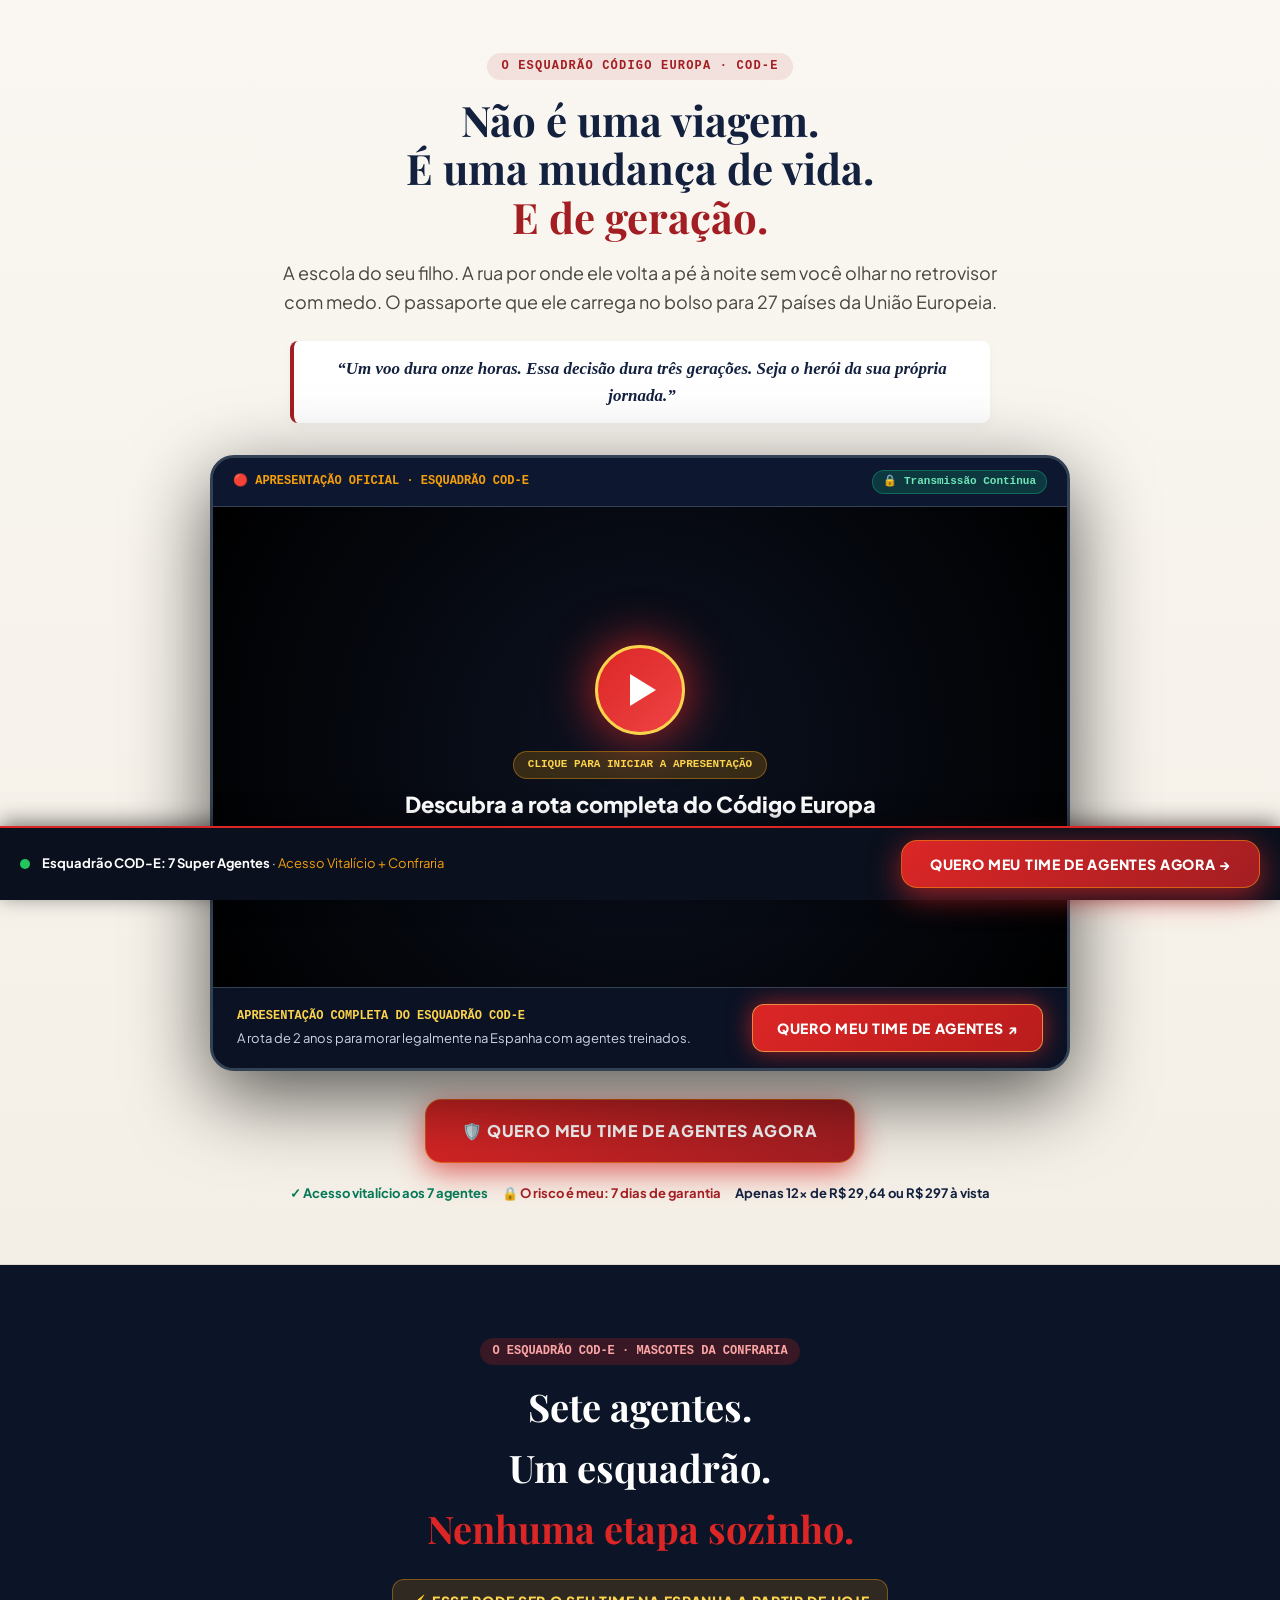
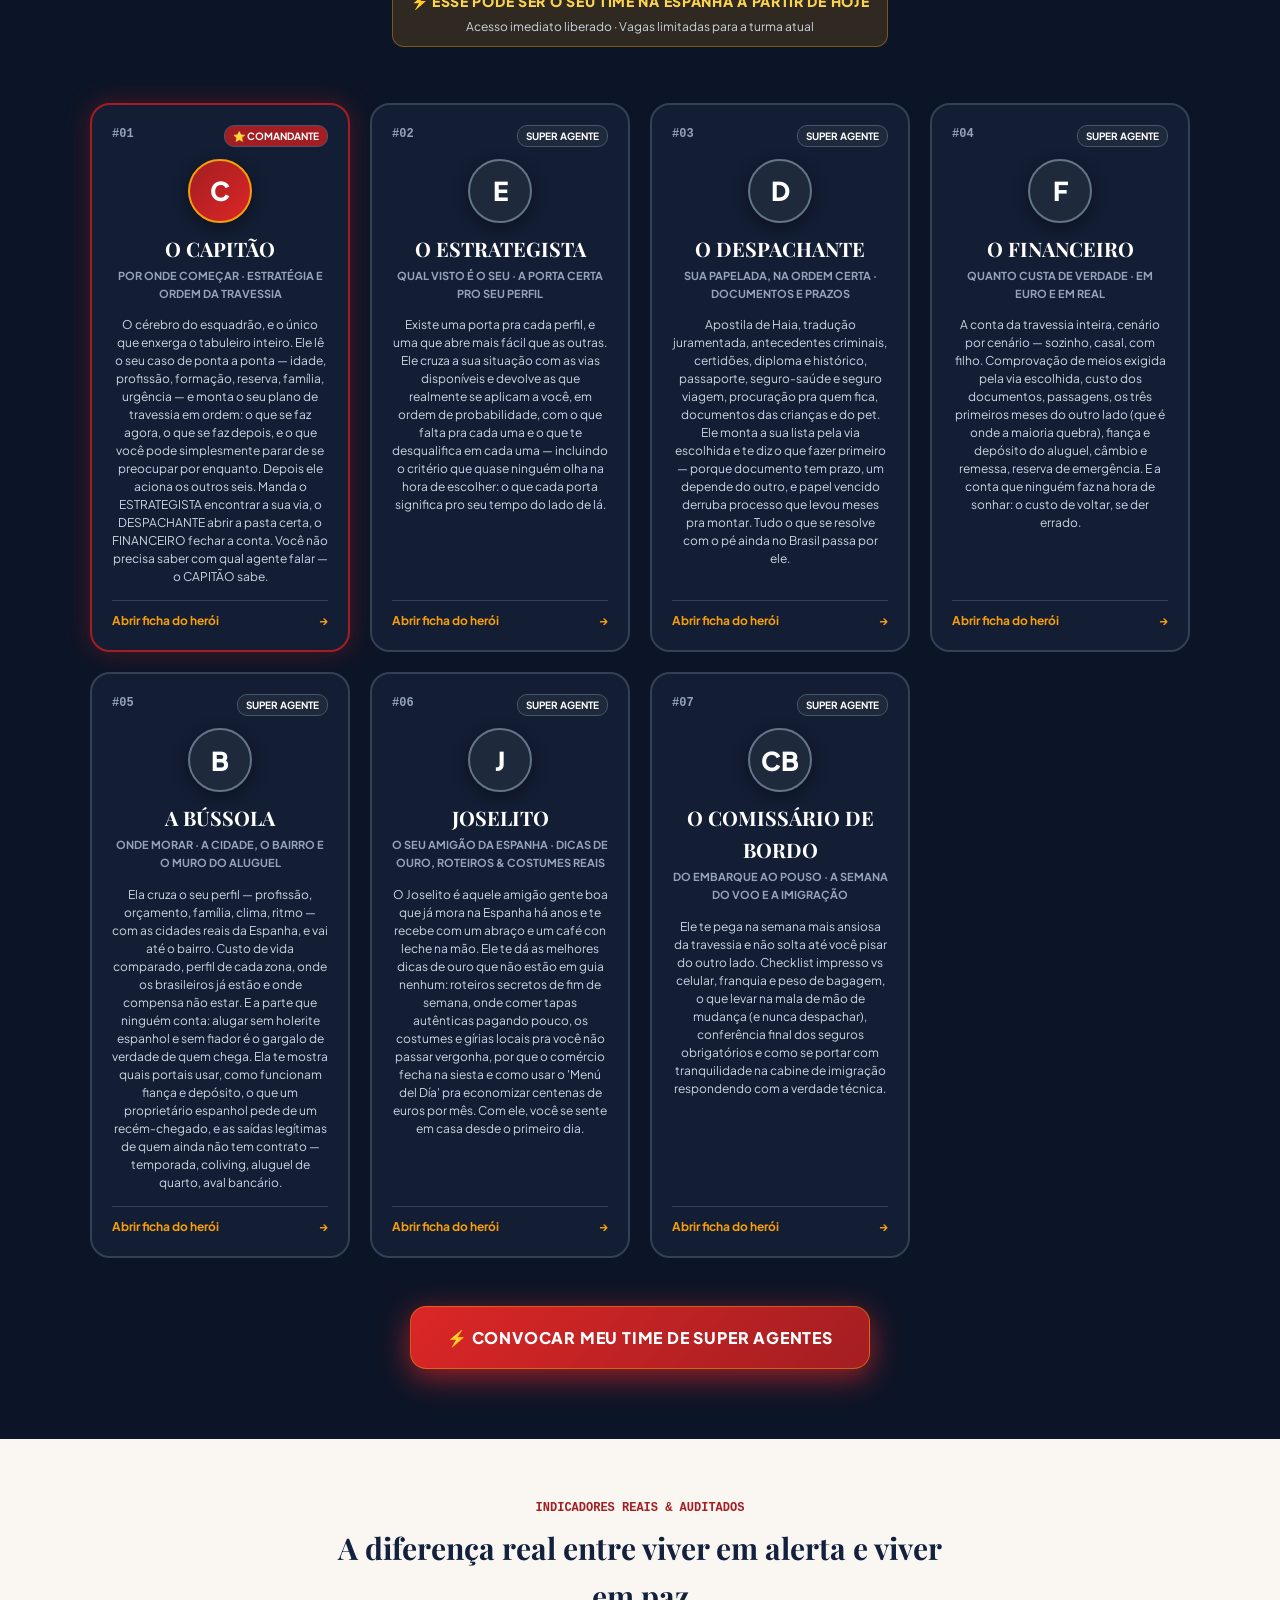
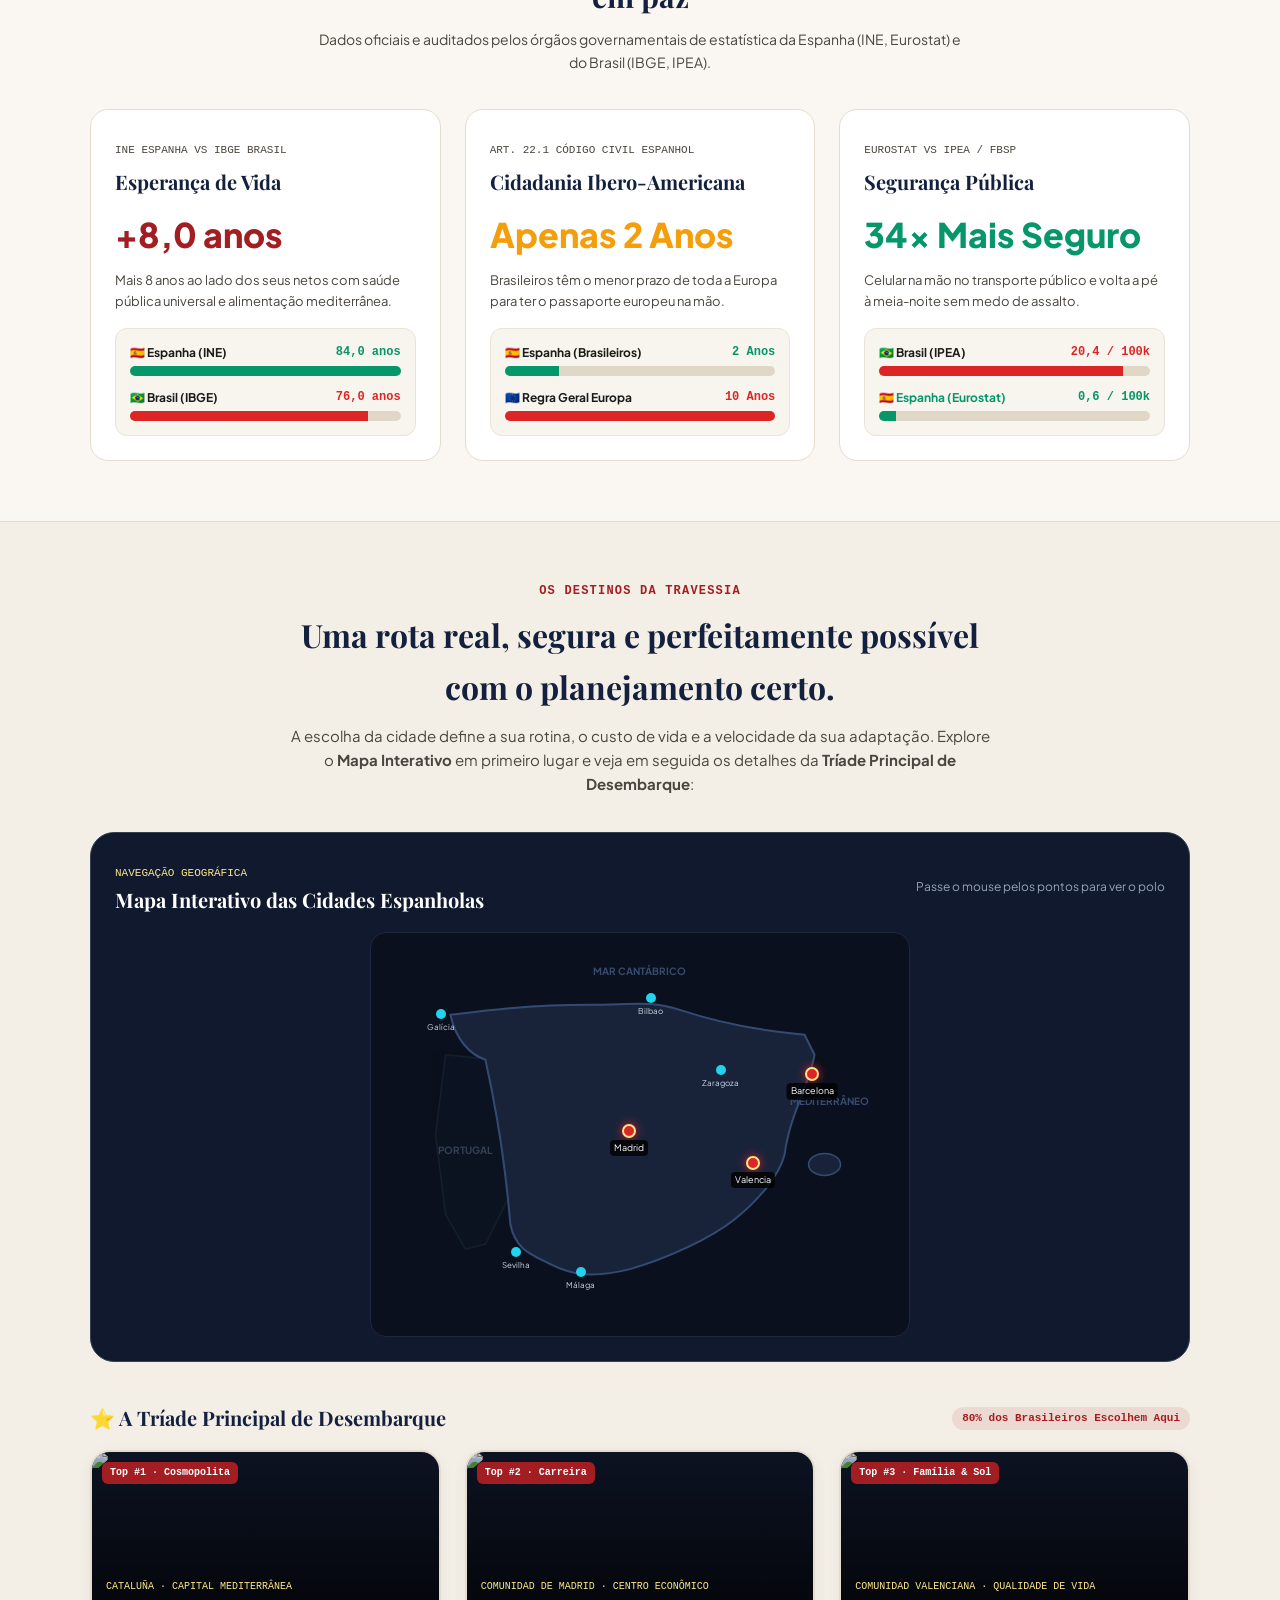
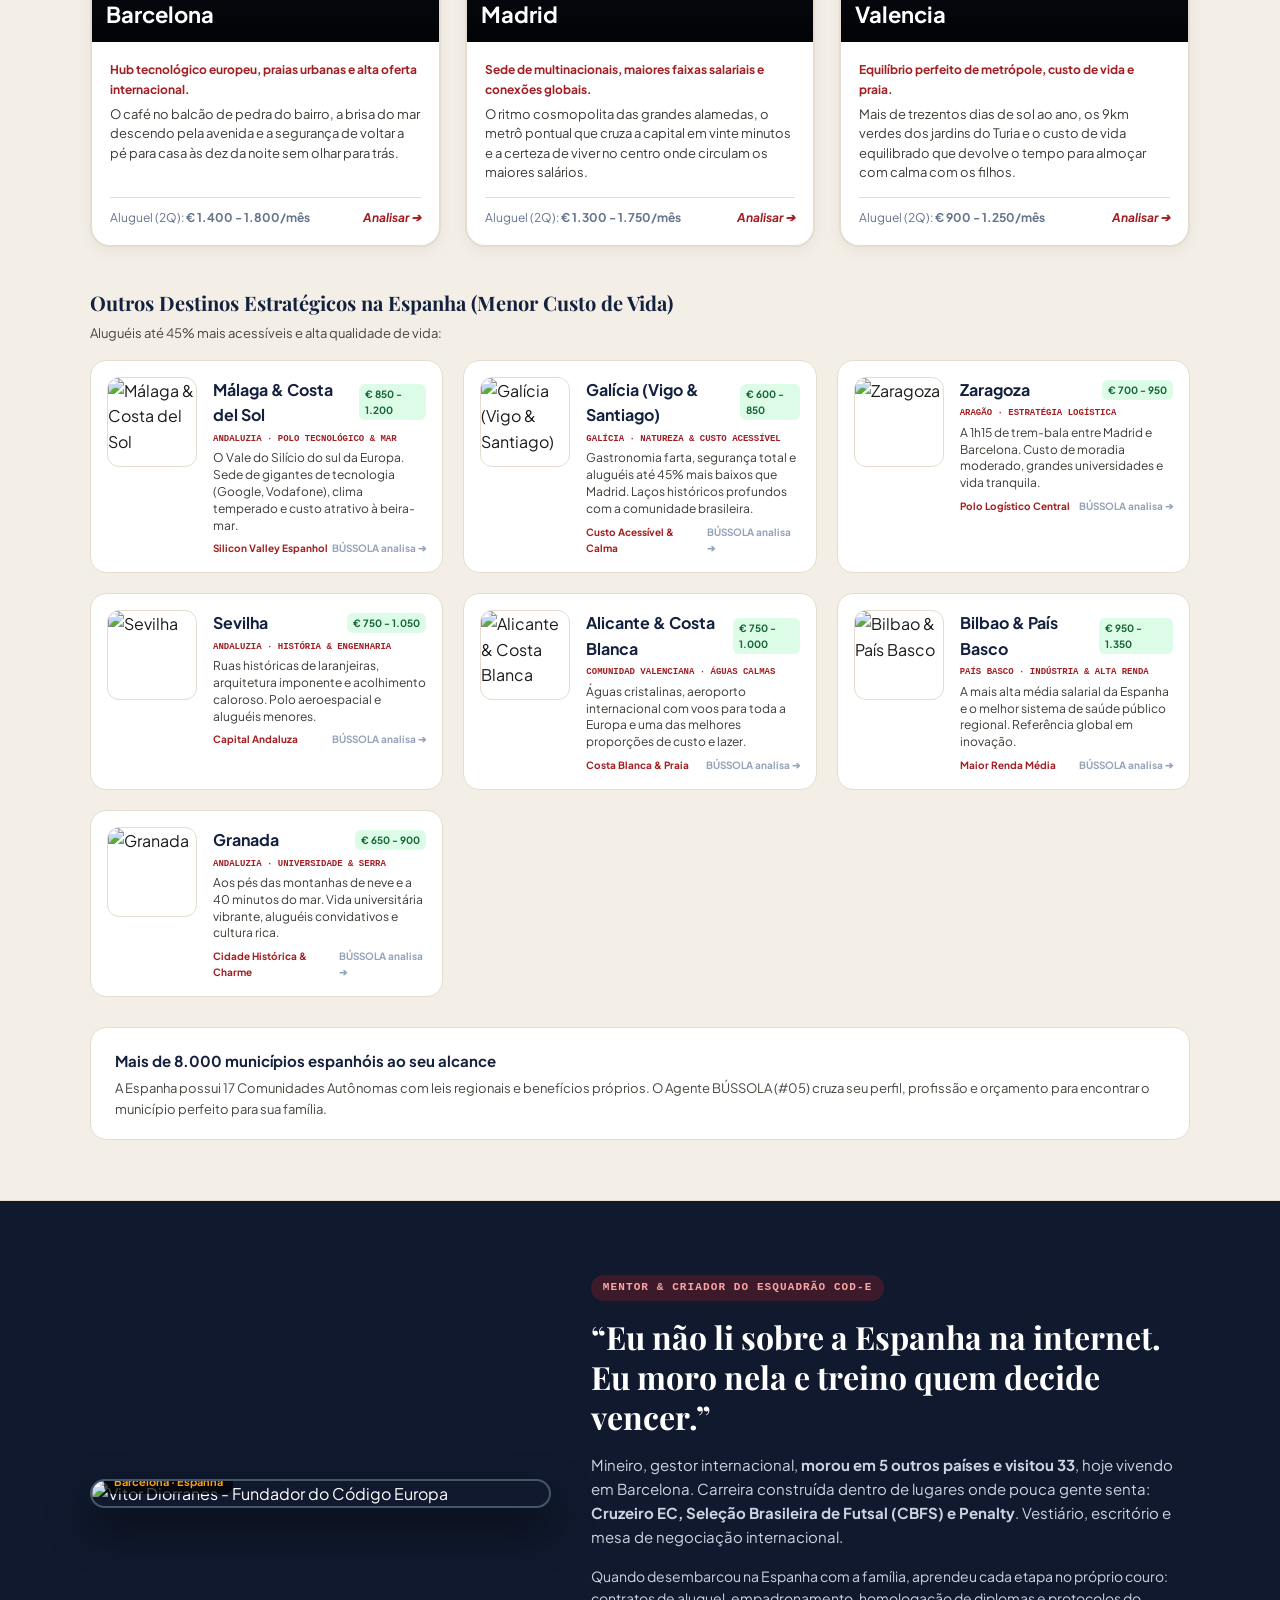
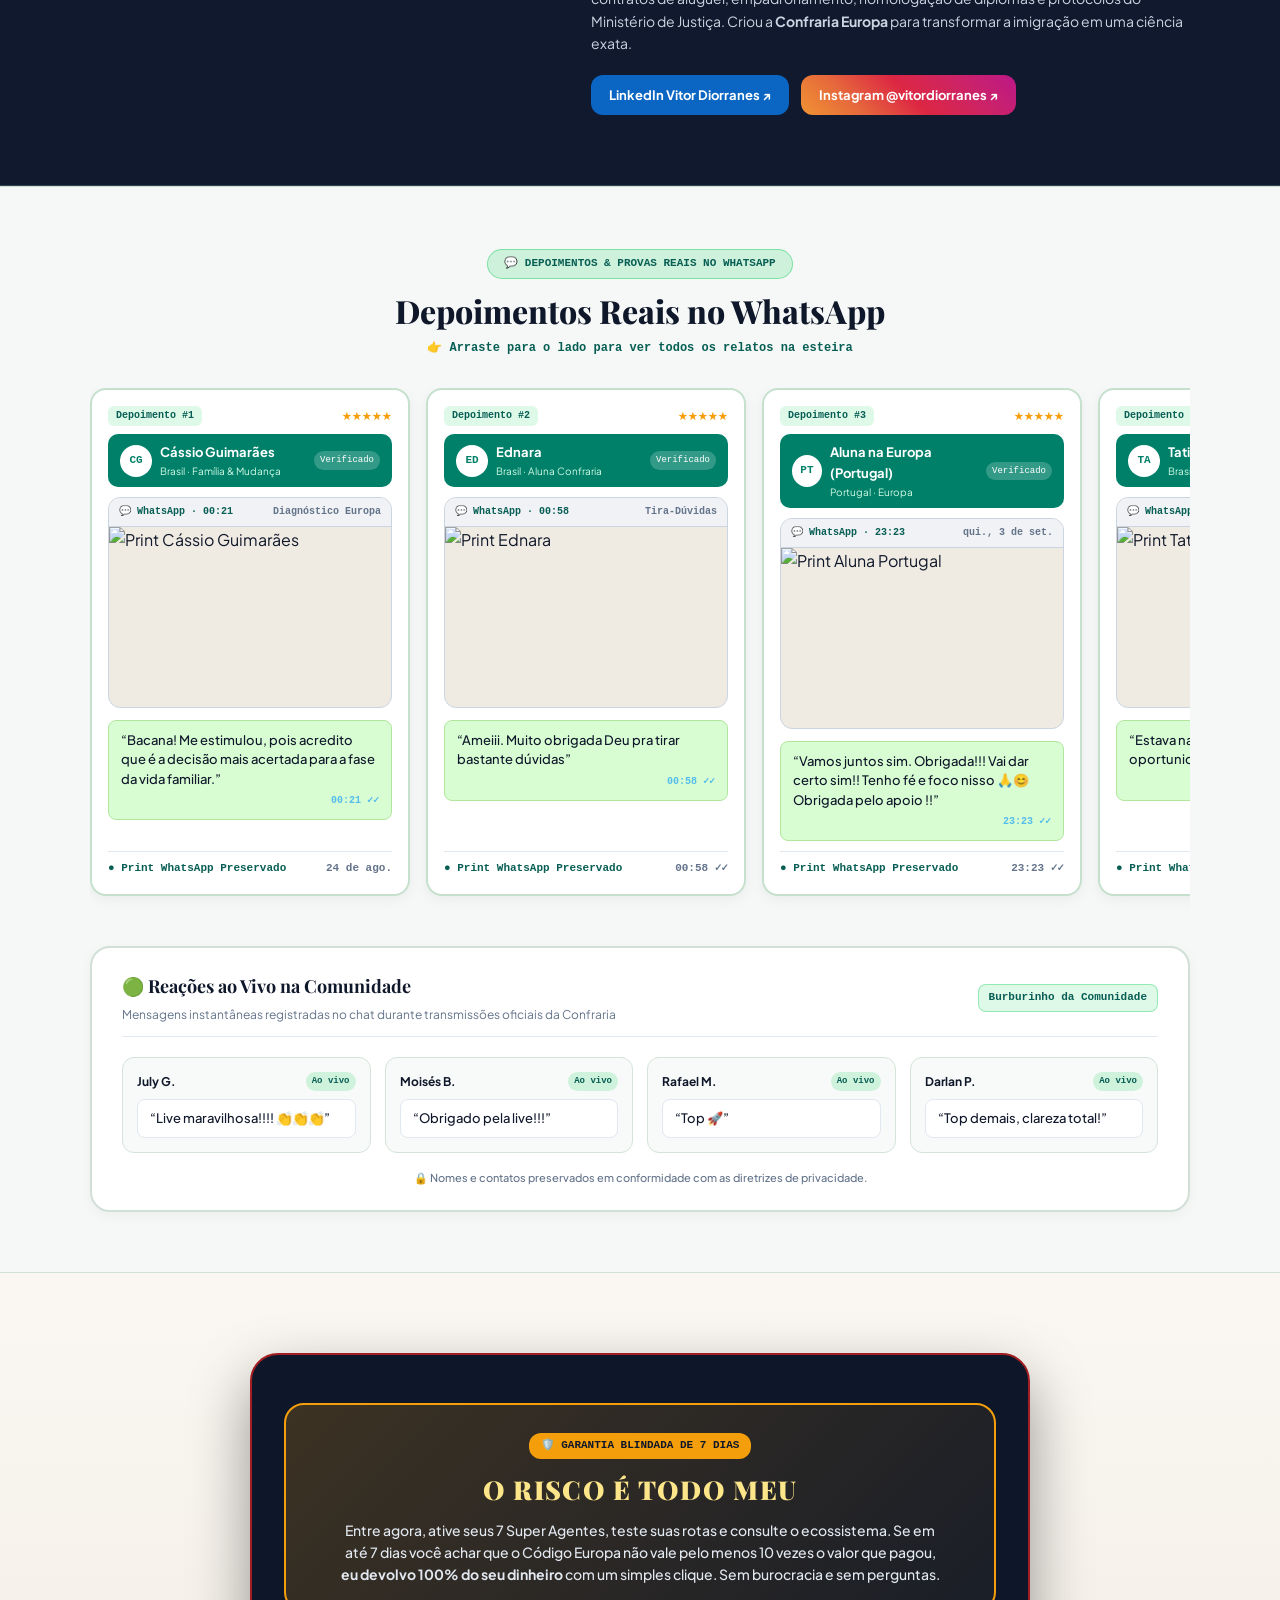
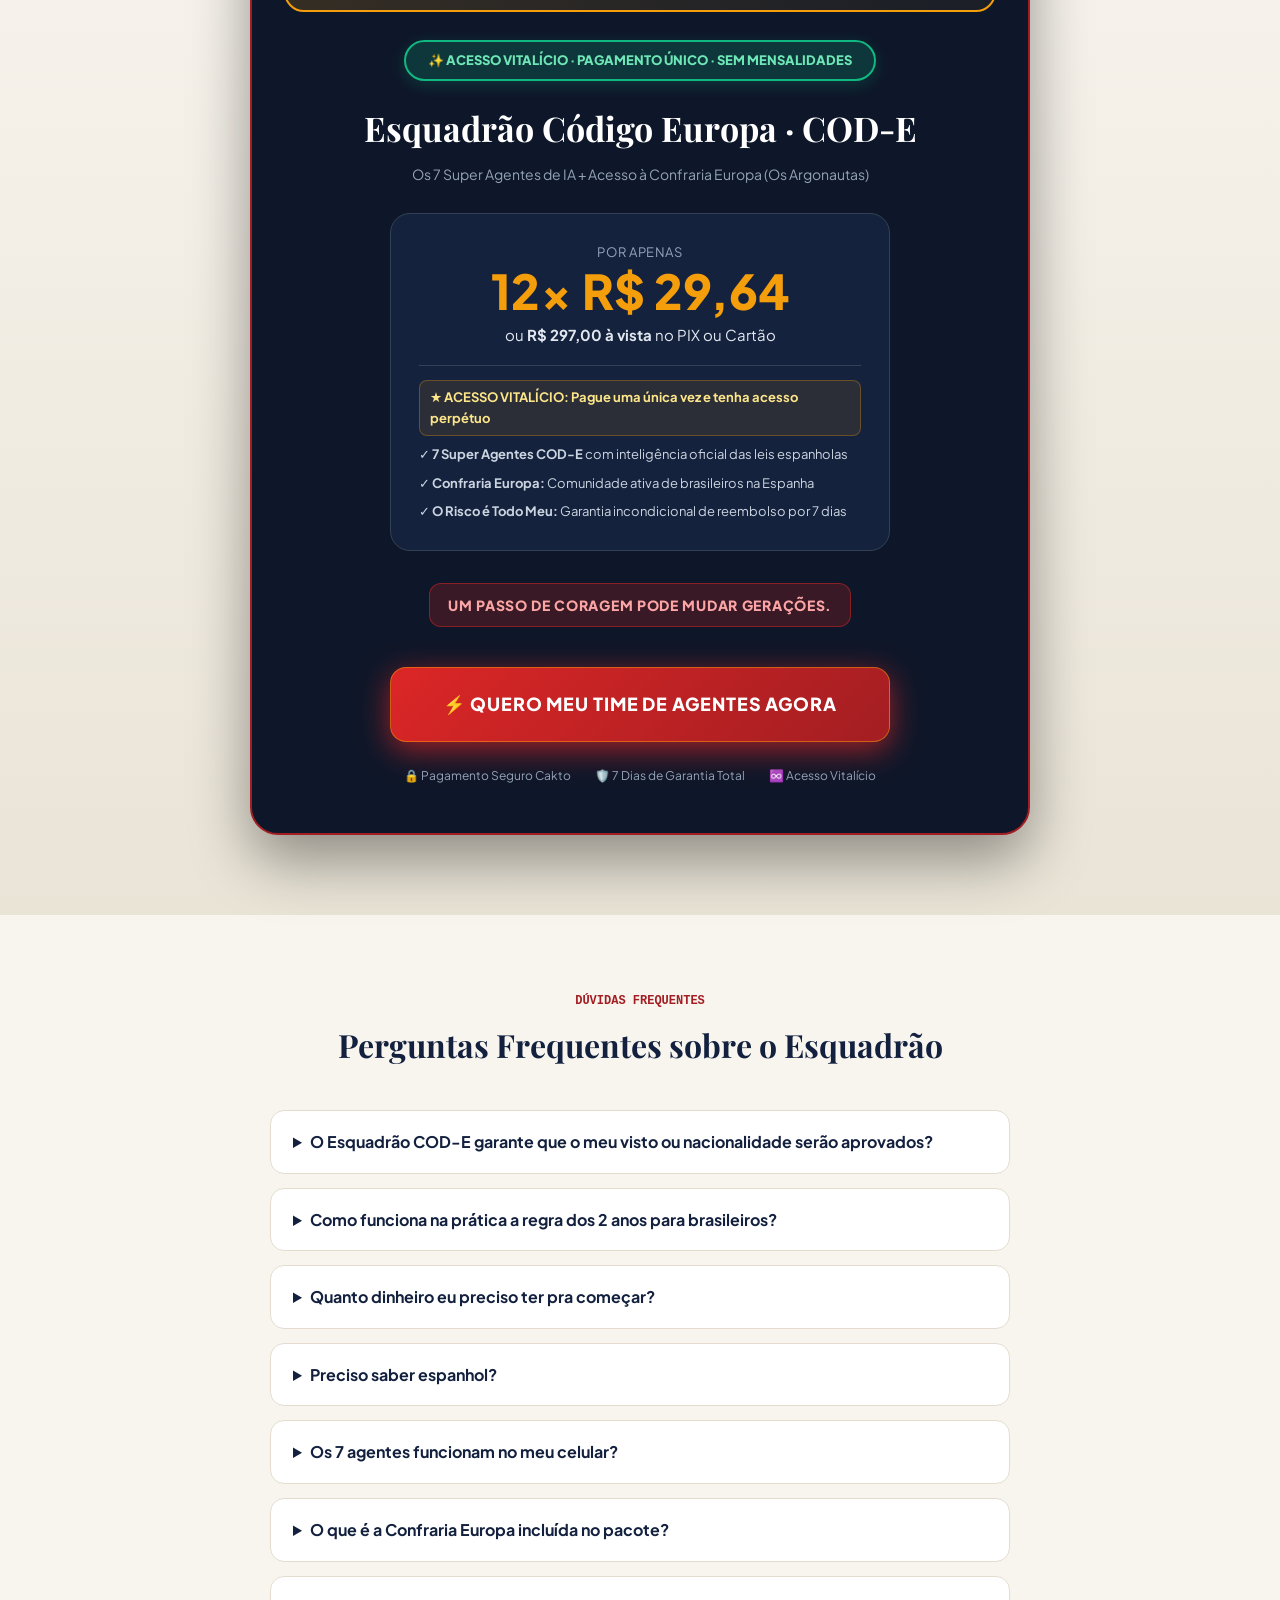
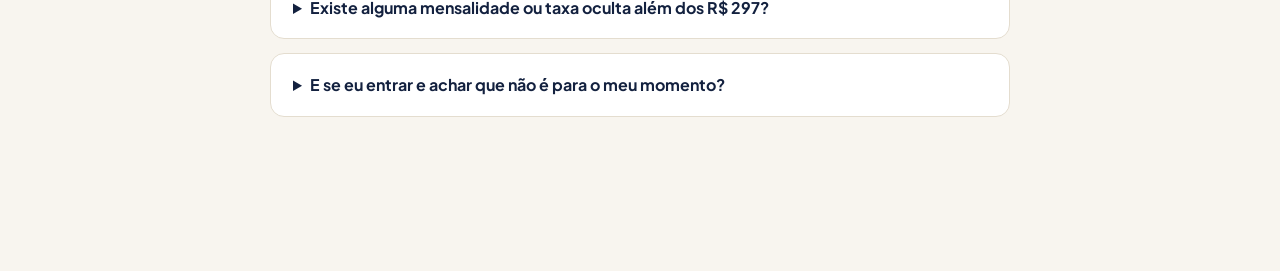
==== commit 5edb0cd6: "feat: enhance VSL player and add conversion tools - Implement VSL player controls restriction (Vimeo" ====
--- a/public/codigo-europa.html
+++ b/public/codigo-europa.html
@@ -227,22 +227,68 @@
       </div>
 
       <!-- ======================================================== -->
-      <!-- ESPAÇO VSL: COLE SEU VÍDEO AQUI (YOUTUBE, VIMEO OU <video>) -->
+      <!-- ESPAÇO VSL GIGANTE: VÍDEO EM ALTO DESTAQUE SEM BARRA DE CONTROLE -->
       <!-- ======================================================== -->
-      <div id="vsl-player-container" style="max-width: 860px; margin: 30px auto 28px; background: #080E1C; border: 2px solid #334155; border-radius: 20px; overflow: hidden; box-shadow: 0 20px 50px rgba(0,0,0,0.5);">
+      <div id="vsl-player-container" style="max-width: 1040px; margin: 32px auto 28px; background: #080E1C; border: 3px solid #334155; border-radius: 24px; overflow: hidden; box-shadow: 0 25px 80px rgba(0,0,0,0.65); position: relative;">
         <!-- BARRA SUPERIOR DA VSL -->
-        <div style="background: #121D36; padding: 10px 18px; display: flex; justify-content: space-between; align-items: center; color: #FFF; font-size: 12px; border-bottom: 1px solid #334155;">
-          <span style="color: #F59E0B; font-family: monospace; font-weight: bold;">🔴 APRESENTAÇÃO OFICIAL DA VSL</span>
-          <span style="color: #94A3B8;">Ligue o som · HD 1080p</span>
-        </div>
-
-        <!-- CONTAINER DO VÍDEO (16:9 RESPONSIVO) -->
-        <div style="position: relative; padding-bottom: 56.25%; height: 0; overflow: hidden; background: #000;">
-          <iframe id="vsl-iframe" src="https://player.vimeo.com/video/1225405238" style="position: absolute; top:0; left:0; width:100%; height:100%; border:0;" title="Apresentação do Esquadrão Código Europa" allow="accelerometer; autoplay; clipboard-write; encrypted-media; gyroscope; picture-in-picture; web-share" allowfullscreen></iframe>
-        </div>
-
-        <div style="background: #0C1527; padding: 14px 20px; text-align: center; color: #CBD5E1; font-size: 13px;">
-          🔊 <strong>Importante:</strong> Assista até o fim para entender a rota jurídica de 2 anos e ter acesso ao time completo.
+        <div style="background: #0D1830; padding: 12px 20px; display: flex; justify-content: space-between; align-items: center; color: #FFF; font-size: 12px; border-bottom: 1px solid #334155; flex-wrap: wrap; gap: 8px;">
+          <span style="color: #F59E0B; font-family: monospace; font-weight: bold; display: flex; align-items: center; gap: 6px;">
+            🔴 APRESENTAÇÃO OFICIAL · ESQUADRÃO COD-E
+          </span>
+          <span style="background: rgba(16, 185, 129, 0.2); color: #6EE7B7; border: 1px solid rgba(16, 185, 129, 0.4); padding: 2px 10px; border-radius: 20px; font-size: 11px; font-family: monospace; font-weight: bold;">
+            🔒 Transmissão Contínua
+          </span>
+        </div>
+
+        <!-- CONTAINER DO VÍDEO (16:9 RESPONSIVO) COM BLOQUEIO DE INTERAÇÃO APÓS O PLAY -->
+        <div style="position: relative; padding-bottom: 56.25%; height: 0; overflow: hidden; background: #000;" id="vsl-screen">
+          <iframe id="vsl-iframe" src="https://player.vimeo.com/video/1225405238?controls=0&title=0&byline=0&portrait=0&sidedock=0&keyboard=0&pip=0&dnt=1&playsinline=1" style="position: absolute; top:0; left:0; width:100%; height:100%; border:0;" title="Apresentação do Esquadrão Código Europa" allow="accelerometer; autoplay; clipboard-write; encrypted-media; gyroscope; picture-in-picture; web-share" allowfullscreen></iframe>
+          
+          <!-- Camada de Bloqueio Transparente (Impede pausa ou retrocesso) -->
+          <div id="vsl-blocker" style="display: none; position: absolute; top:0; left:0; width:100%; height:100%; z-index: 10; cursor: default; background: transparent;"></div>
+
+          <!-- Capa de Play Gigante -->
+          <div id="vsl-cover" onclick="iniciarVsl()" style="position: absolute; top:0; left:0; width:100%; height:100%; background: radial-gradient(circle at center, rgba(15,23,42,0.8) 0%, rgba(0,0,0,0.95) 100%); z-index: 20; display: flex; flex-direction: column; align-items: center; justify-content: center; cursor: pointer; text-align: center; padding: 20px;">
+            <div style="width: 90px; height: 90px; border-radius: 50%; background: linear-gradient(135deg, #DC2626, #EF4444); display: flex; align-items: center; justify-content: center; box-shadow: 0 0 50px rgba(220,38,38,0.9); margin-bottom: 16px; border: 3px solid #FCD34D;">
+              <div style="width: 0; height: 0; border-top: 16px solid transparent; border-bottom: 16px solid transparent; border-left: 26px solid #FFF; margin-left: 6px;"></div>
+            </div>
+            <div style="background: rgba(245, 158, 11, 0.2); color: #FCD34D; border: 1px solid rgba(245, 158, 11, 0.4); padding: 4px 14px; border-radius: 20px; font-family: monospace; font-size: 11px; font-weight: bold; text-transform: uppercase; margin-bottom: 8px;">
+              CLIQUE PARA INICIAR A APRESENTAÇÃO
+            </div>
+            <div style="color: #FFF; font-size: 22px; font-weight: 900; margin-bottom: 6px;">
+              Descubra a rota completa do Código Europa
+            </div>
+            <div style="color: #94A3B8; font-size: 13px;">
+              🔊 Áudio em alta definição · Transmissão oficial contínua
+            </div>
+          </div>
+        </div>
+
+        <script>
+          function iniciarVsl() {
+            var cover = document.getElementById('vsl-cover');
+            var blocker = document.getElementById('vsl-blocker');
+            var iframe = document.getElementById('vsl-iframe');
+            if (cover) cover.style.display = 'none';
+            if (blocker) blocker.style.display = 'block';
+            if (iframe) {
+              iframe.src = "https://player.vimeo.com/video/1225405238?autoplay=1&muted=0&controls=0&title=0&byline=0&portrait=0&sidedock=0&keyboard=0&pip=0&dnt=1&playsinline=1";
+            }
+          }
+        </script>
+
+        <div style="background: #0A1224; padding: 16px 24px; display: flex; justify-content: space-between; align-items: center; flex-wrap: wrap; gap: 14px; border-top: 1px solid #334155;">
+          <div style="text-align: left;">
+            <div style="color: #FCD34D; font-family: monospace; font-size: 12px; font-weight: bold;">
+              APRESENTAÇÃO COMPLETA DO ESQUADRÃO COD-E
+            </div>
+            <div style="color: #CBD5E1; font-size: 13px; margin-top: 2px;">
+              A rota de 2 anos para morar legalmente na Espanha com agentes treinados.
+            </div>
+          </div>
+          <a href="https://pay.cakto.com.br/3e3f9px_1093826" target="_blank" style="display: inline-flex; align-items: center; gap: 8px; background: linear-gradient(135deg, #DC2626, #B91C1C); color: #FFF; text-decoration: none; padding: 12px 24px; border-radius: 12px; font-size: 14px; font-weight: 900; text-transform: uppercase; letter-spacing: 0.05em; border: 1px solid rgba(252,211,77,0.6); box-shadow: 0 0 25px rgba(220,38,38,0.7);">
+            QUERO MEU TIME DE AGENTES ↗
+          </a>
         </div>
       </div>
 
@@ -960,16 +1006,13 @@
   <!-- CONFRARIA EUROPA EM AÇÃO (DEPOIMENTOS EM ESTEIRA HORIZONTAL ESTILO WHATSAPP CLARO) -->
   <section style="padding: 60px 0; background: #F5F8F6; color: #0F172A; border-top: 1px solid #D1E0D6; border-bottom: 1px solid #D1E0D6;" id="confraria-em-acao">
     <div class="container">
-      <div style="text-align: center; max-width: 680px; margin: 0 auto 35px auto;">
+      <div style="text-align: center; max-width: 680px; margin: 0 auto 30px auto;">
         <div style="display: inline-flex; align-items: center; gap: 6px; background: rgba(37,211,102,0.18); border: 1px solid rgba(37,211,102,0.5); color: #075E54; font-size: 11px; font-family: monospace; font-weight: 800; text-transform: uppercase; padding: 5px 16px; border-radius: 20px; margin-bottom: 12px;">
           💬 DEPOIMENTOS & PROVAS REAIS NO WHATSAPP
         </div>
-        <h2 style="font-size: 32px; color: #0F172A; font-weight: 800; line-height: 1.25; margin-bottom: 10px;">
-          O que dizem os membros da Confraria que já deram o primeiro passo?
+        <h2 style="font-size: 32px; color: #0F172A; font-weight: 800; line-height: 1.25; margin-bottom: 8px;">
+          Depoimentos Reais no WhatsApp
         </h2>
-        <p style="font-size: 15px; color: #475569; line-height: 1.6; margin-bottom: 8px;">
-          Prints autênticos das conversas no WhatsApp com alunos e famílias que decidiram planejar a mudança de vida e geração para a Espanha com o Esquadrão COD-E.
-        </p>
         <div style="font-size: 12px; color: #075E54; font-family: monospace; font-weight: bold;">
           👉 Arraste para o lado para ver todos os relatos na esteira
         </div>
@@ -1087,8 +1130,8 @@
                   PT
                 </div>
                 <div>
-                  <h4 style="font-size: 13px; color: #FFFFFF; font-weight: bold; margin: 0;">Aluna Confraria</h4>
-                  <div style="font-size: 10px; color: #D1FAE5;">Portugal · DDI +351</div>
+                  <h4 style="font-size: 13px; color: #FFFFFF; font-weight: bold; margin: 0;">Aluna na Europa (Portugal)</h4>
+                  <div style="font-size: 10px; color: #D1FAE5;">Portugal · Europa</div>
                 </div>
               </div>
               <span style="font-size: 9px; font-family: monospace; color: #FFFFFF; background: rgba(255,255,255,0.2); padding: 2px 6px; border-radius: 10px;">
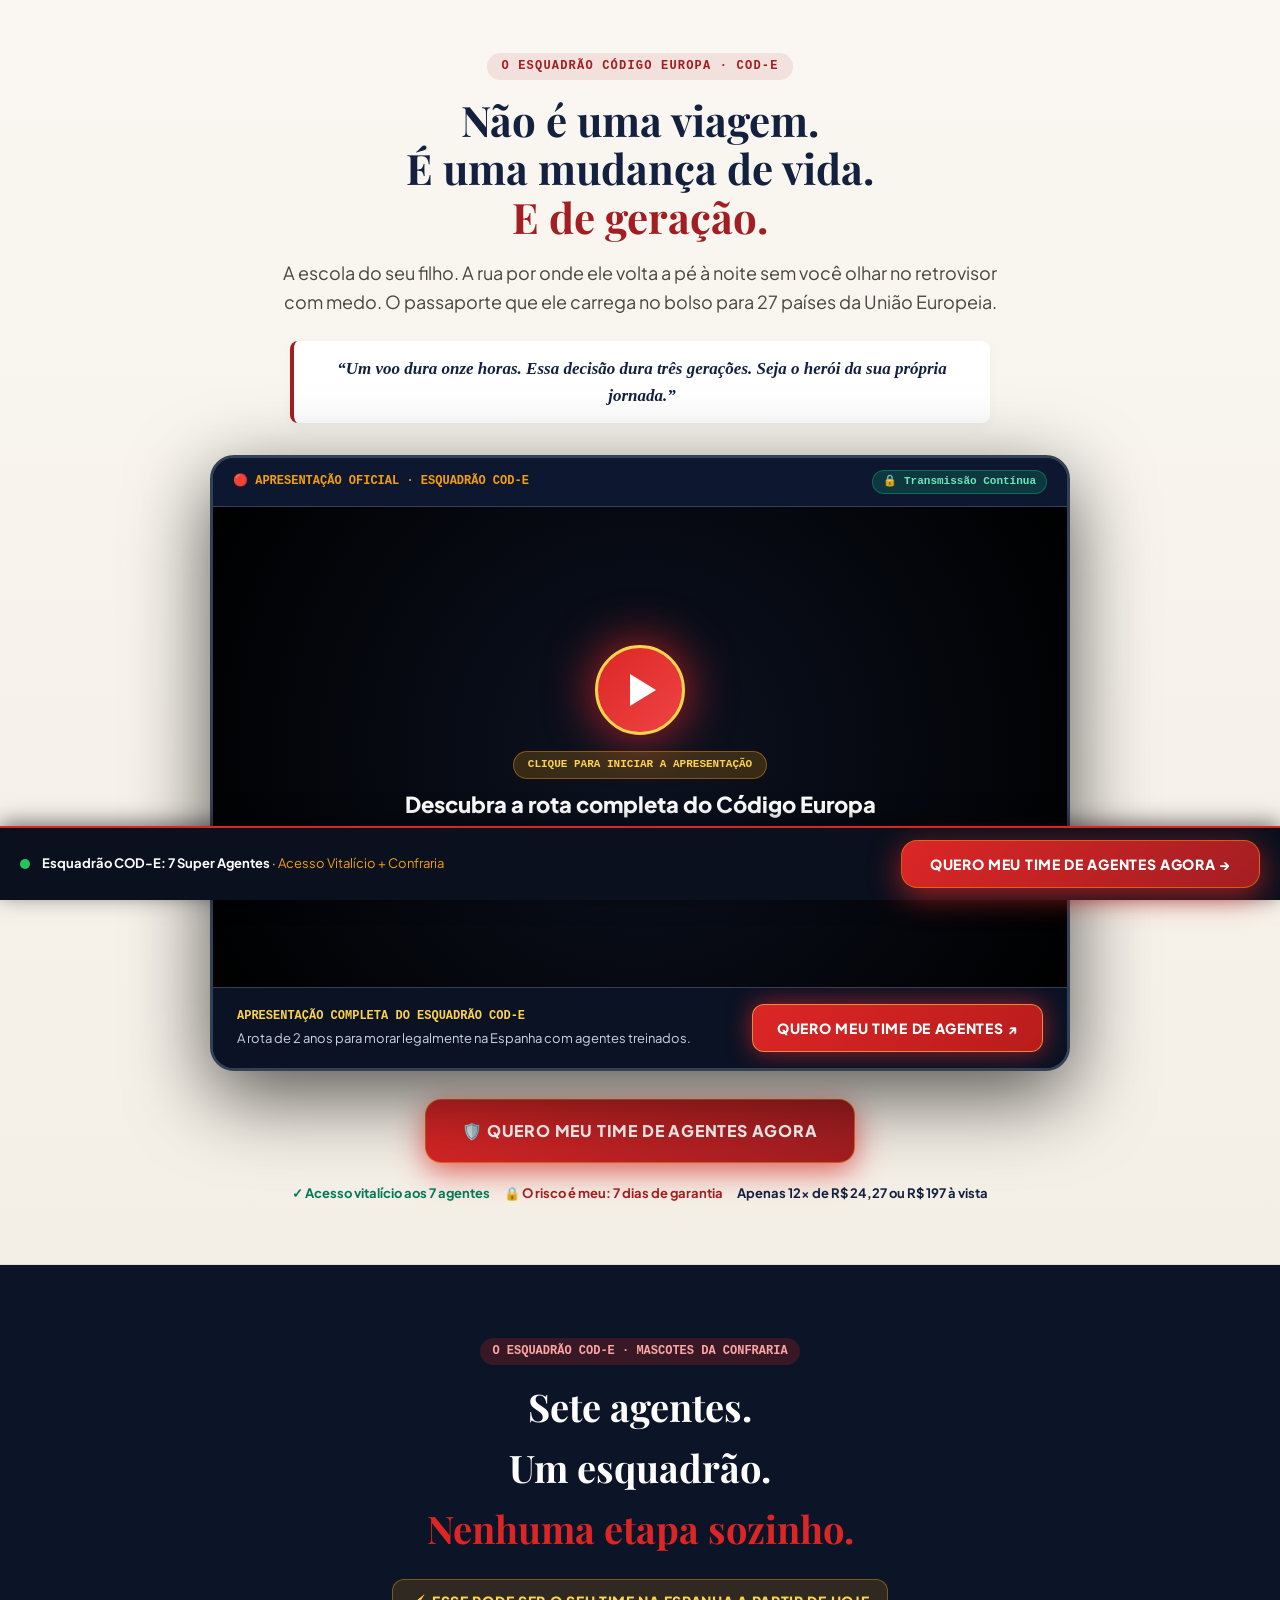
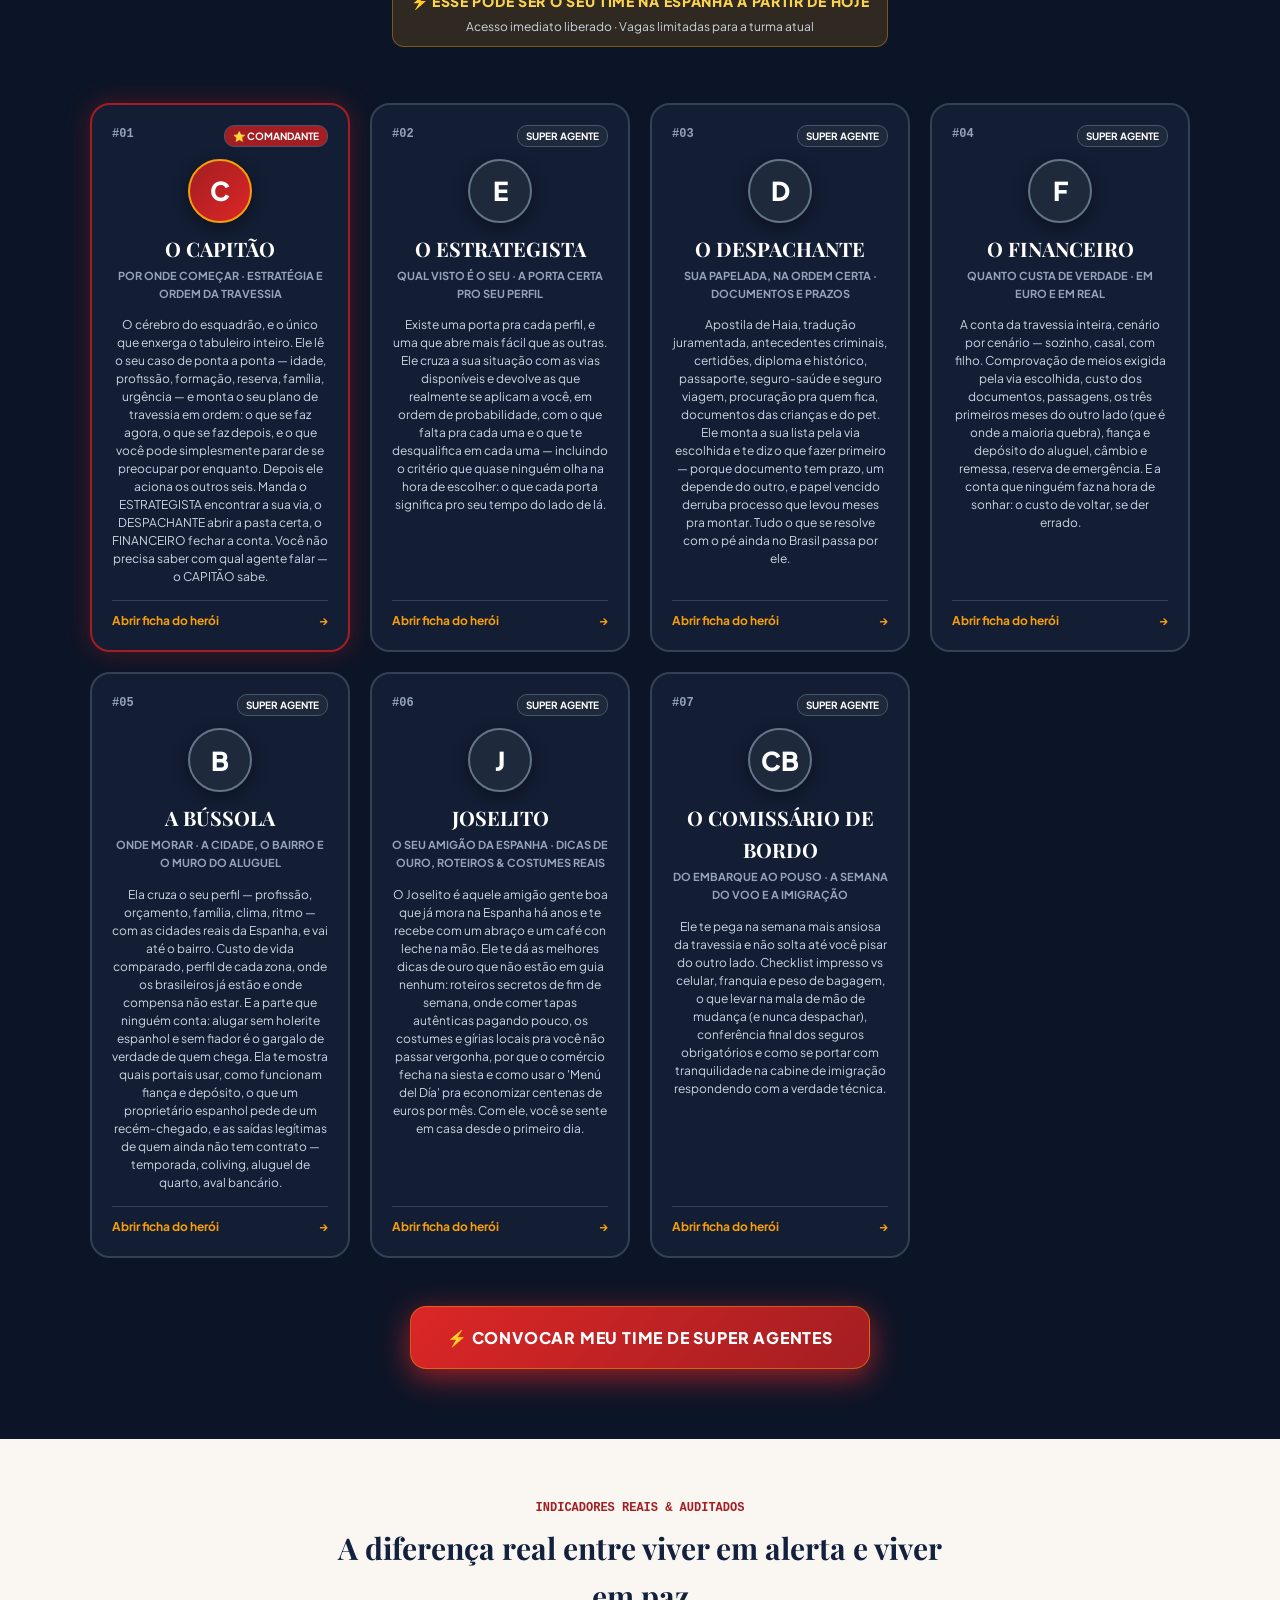
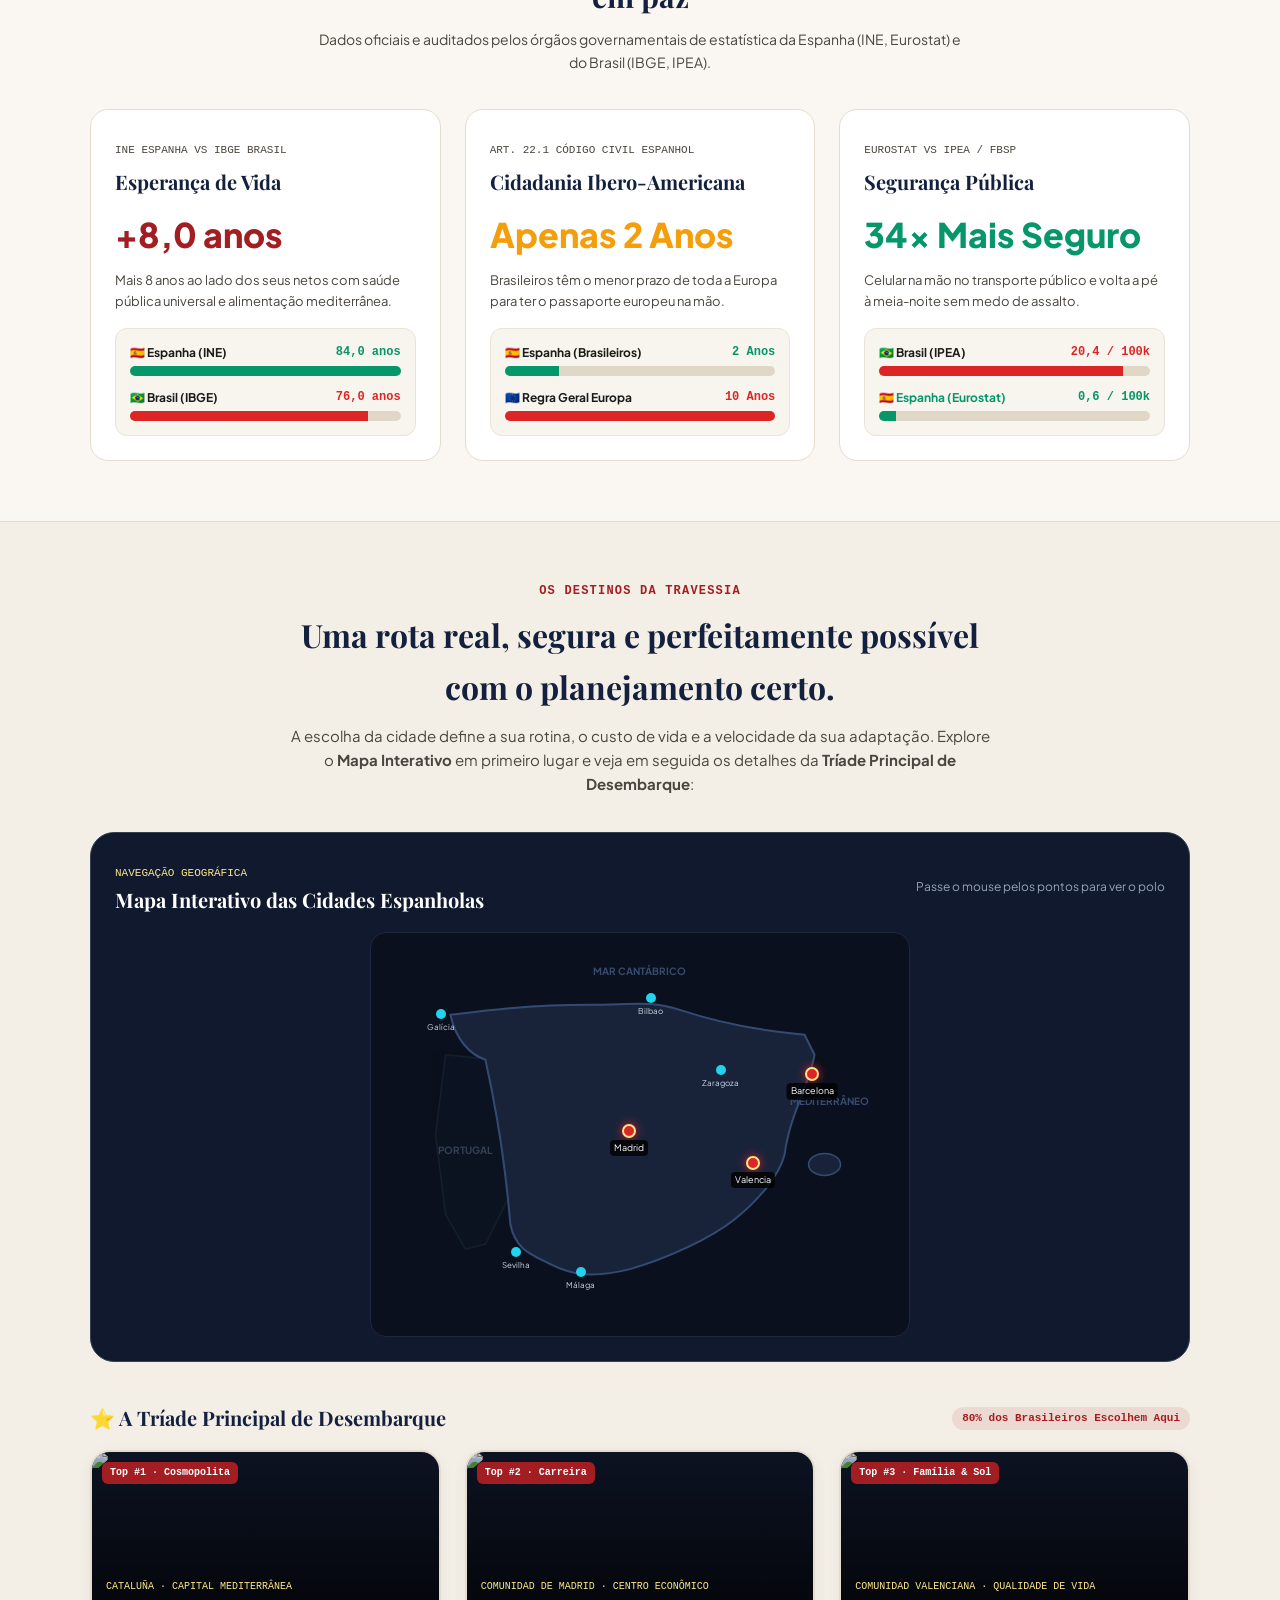
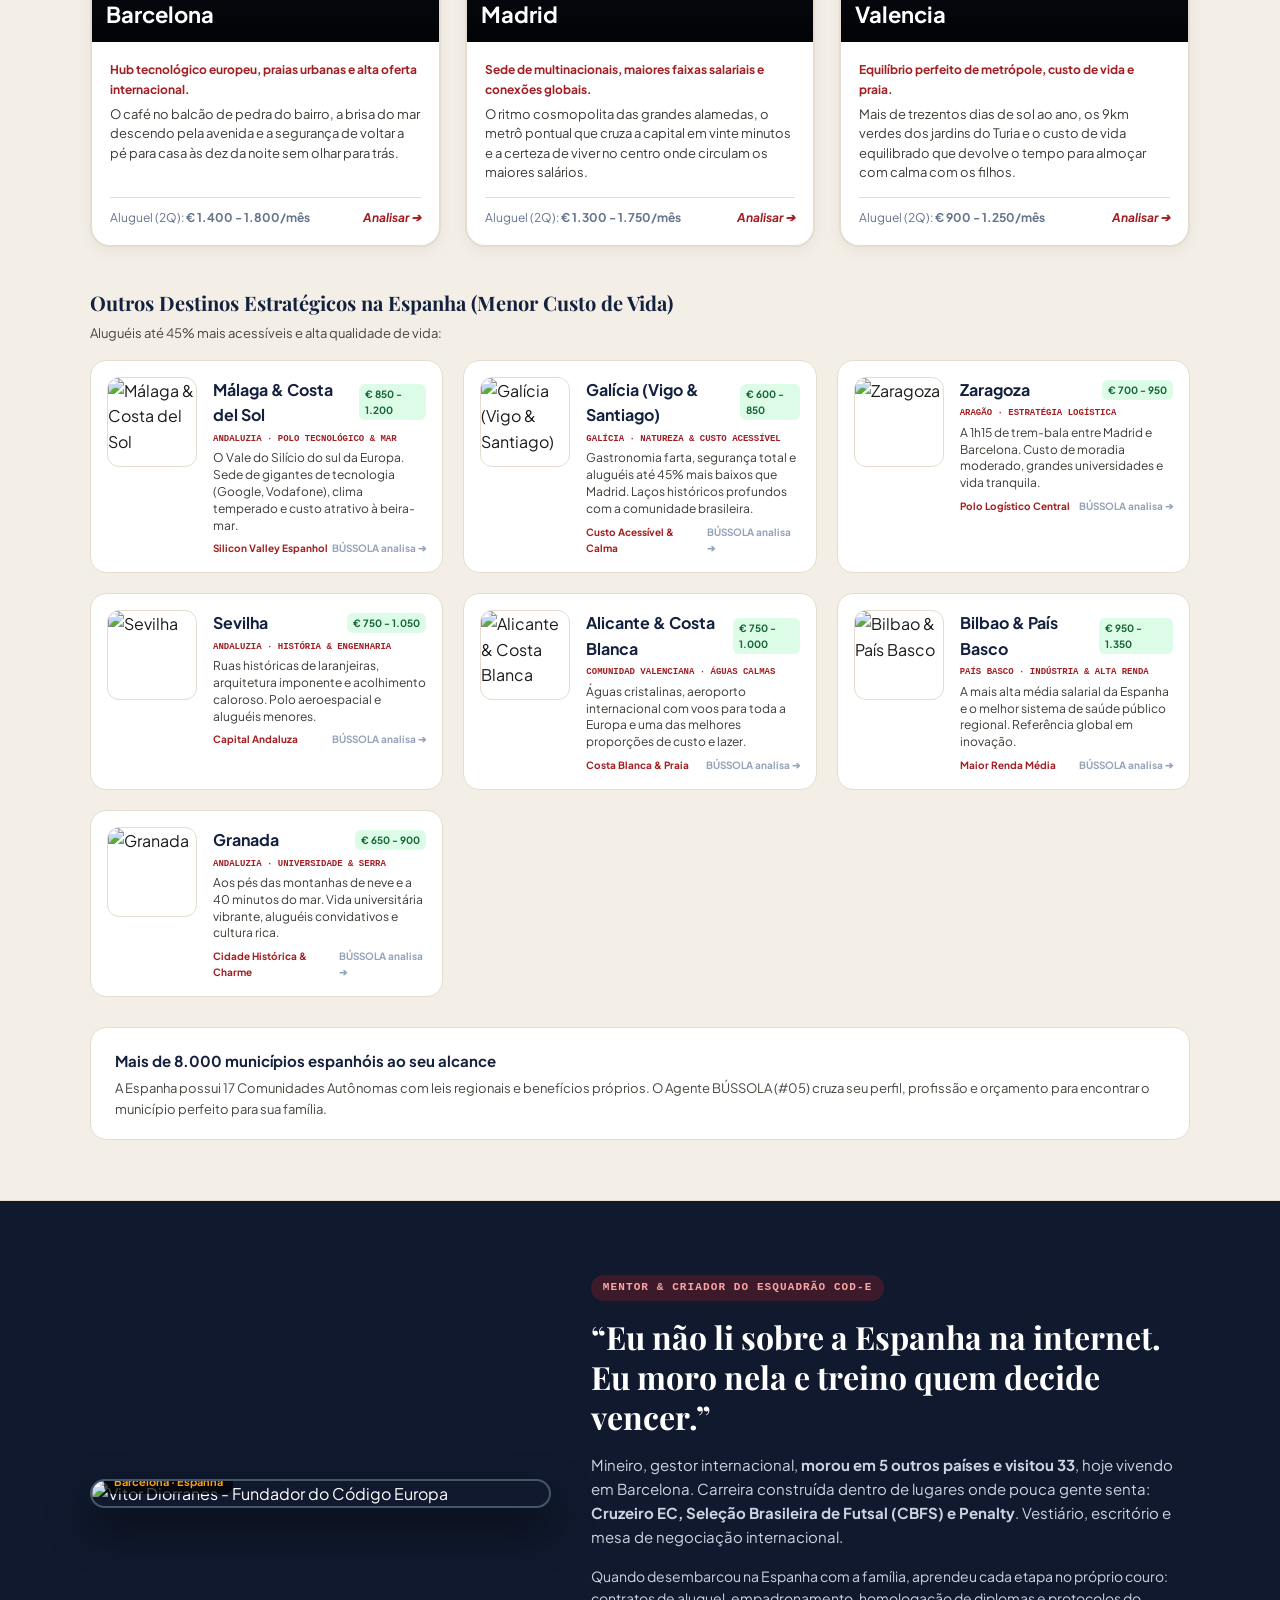
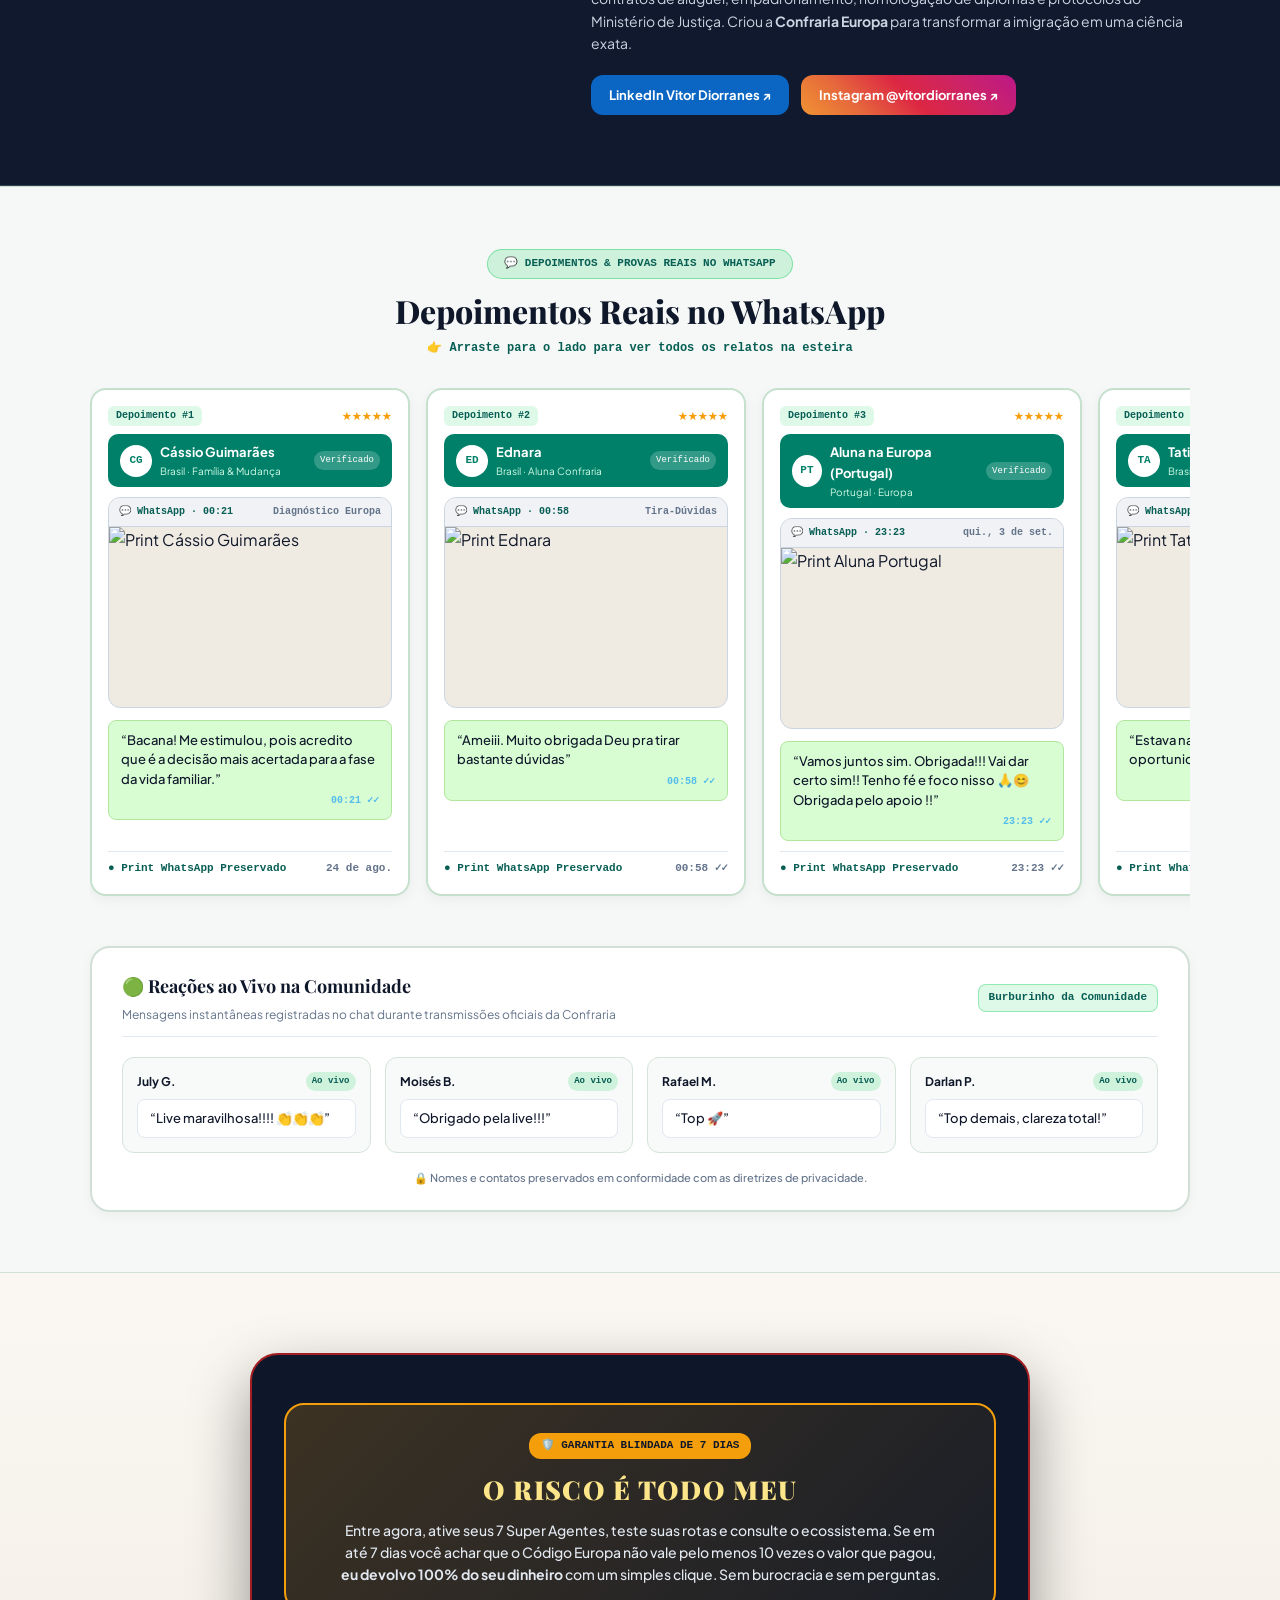
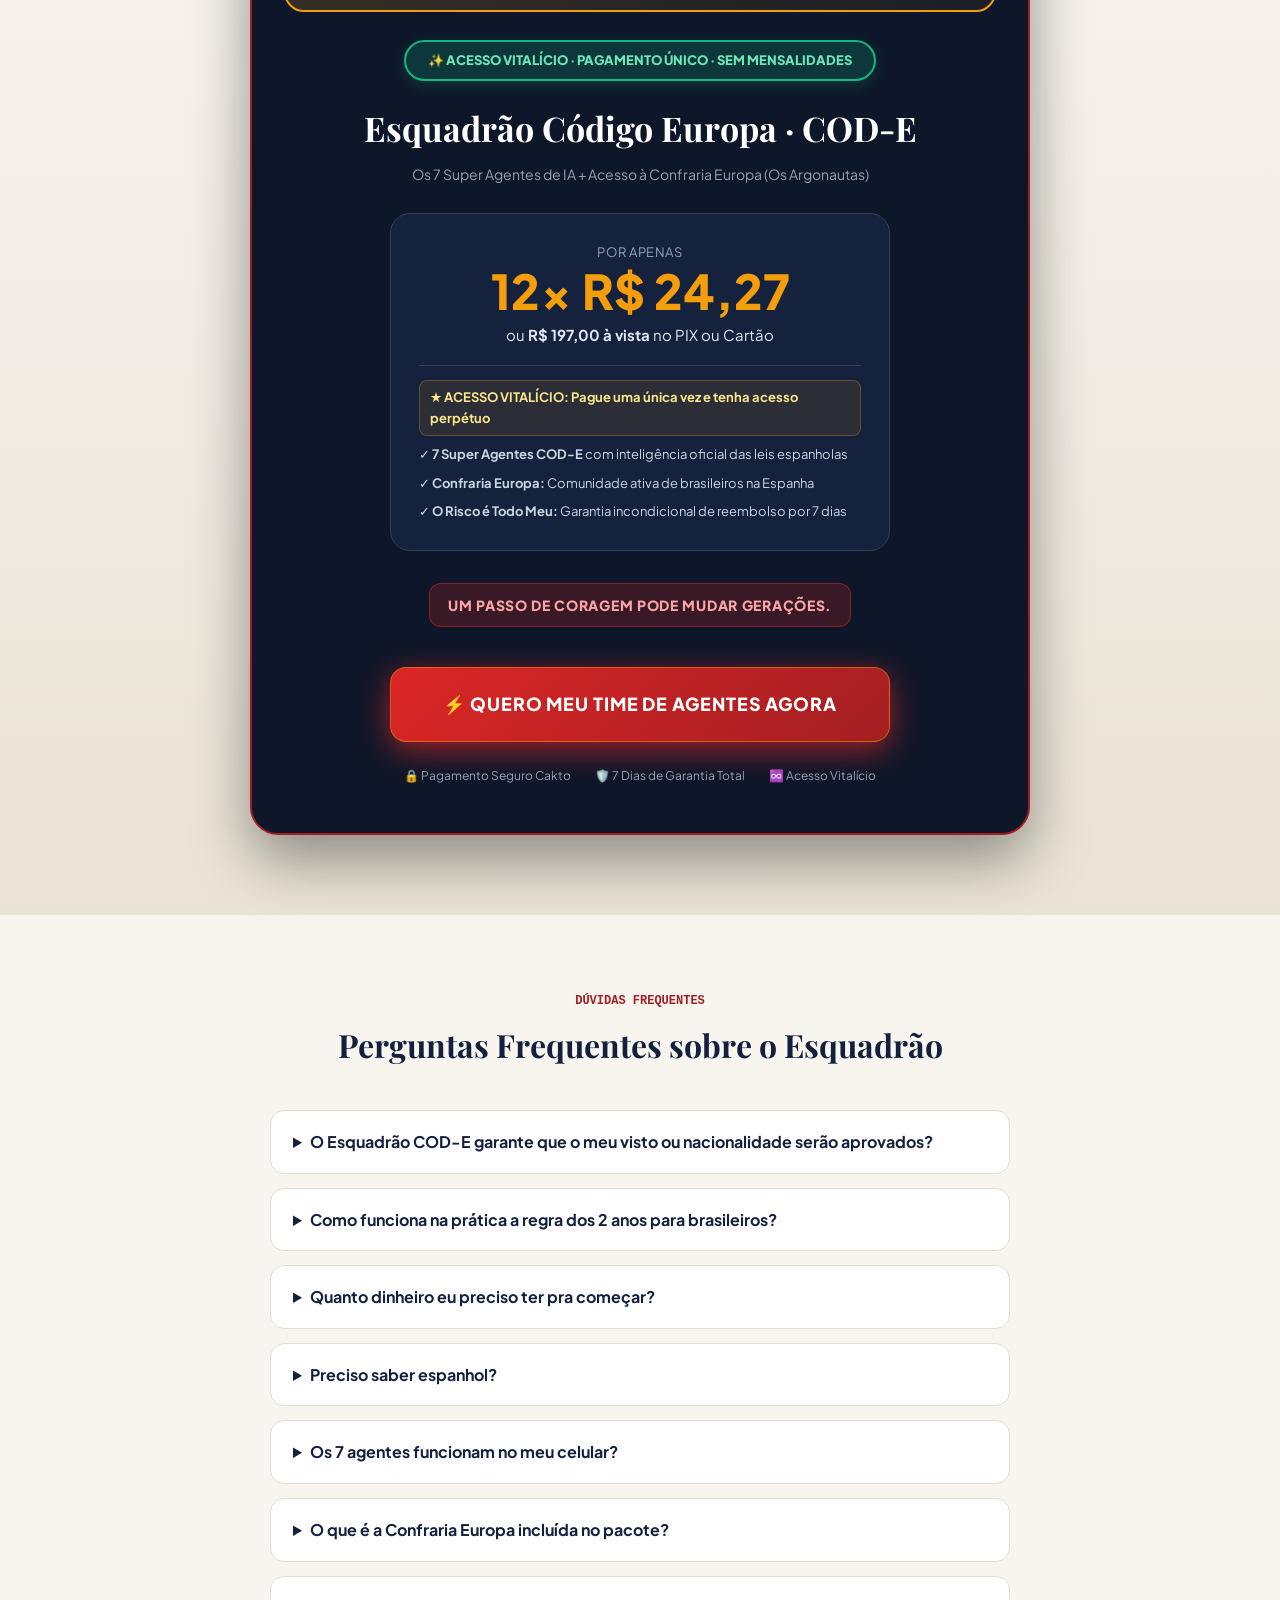
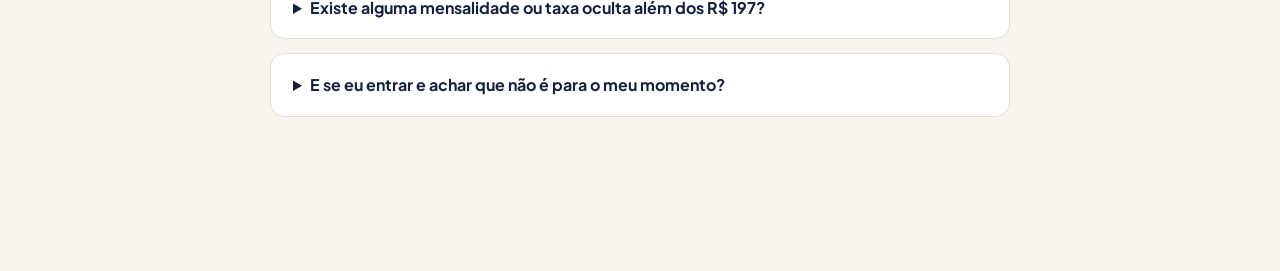
==== commit f372acbc: "fix: alinhar preço da página ao checkout (R$ 297 para R$ 197, 12x de R$ 24,27) O checkout normal da " ====
--- a/public/codigo-europa.html
+++ b/public/codigo-europa.html
@@ -299,7 +299,7 @@
         <div style="font-size: 13px; color: #64748B; margin-top: 8px; display: flex; flex-wrap: wrap; justify-content: center; gap: 14px;">
           <span style="color: #047857; font-weight: 700;">✓ Acesso vitalício aos 7 agentes</span>
           <span style="color: var(--red); font-weight: 700;">🔒 O risco é meu: 7 dias de garantia</span>
-          <span style="color: var(--navy); font-weight: 700;">Apenas 12x de R$ 29,64 ou R$ 297 à vista</span>
+          <span style="color: var(--navy); font-weight: 700;">Apenas 12x de R$ 24,27 ou R$ 197 à vista</span>
         </div>
       </div>
     </div>
@@ -1404,10 +1404,10 @@
             Por apenas
           </div>
           <div style="font-size: 48px; font-weight: 900; color: #F59E0B; line-height: 1;">
-            12x R$ 29,64
+            12x R$ 24,27
           </div>
           <div style="font-size: 15px; color: #E2E8F0; margin-top: 8px;">
-            ou <strong>R$ 297,00 à vista</strong> no PIX ou Cartão
+            ou <strong>R$ 197,00 à vista</strong> no PIX ou Cartão
           </div>
 
           <div style="margin-top: 18px; padding-top: 14px; border-top: 1px solid #334155; text-align: left; font-size: 13px; color: #CBD5E1; display: flex; flex-direction: column; gap: 8px;">
@@ -1514,10 +1514,10 @@
         
           <details style="background: #FFFFFF; border: 1px solid var(--line); border-radius: 14px; padding: 18px 22px; cursor: pointer;">
             <summary style="font-weight: 700; color: var(--navy); font-size: 16px; outline: none;">
-              Existe alguma mensalidade ou taxa oculta além dos R$ 297?
+              Existe alguma mensalidade ou taxa oculta além dos R$ 197?
             </summary>
             <p style="margin-top: 12px; font-size: 14px; color: var(--gray); line-height: 1.6; border-top: 1px solid var(--line); padding-top: 12px;">
-              Nenhuma. O pagamento de R$ 297 é único e concede acesso vitalício aos 7 agentes de inteligência artificial do Esquadrão COD-E, incluindo todas as atualizações de metodologia e acesso integral à Confraria Europa. Não há cobranças recorrentes nem assinaturas surpresa.
+              Nenhuma. O pagamento de R$ 197 é único e concede acesso vitalício aos 7 agentes de inteligência artificial do Esquadrão COD-E, incluindo todas as atualizações de metodologia e acesso integral à Confraria Europa. Não há cobranças recorrentes nem assinaturas surpresa.
             </p>
           </details>
         
